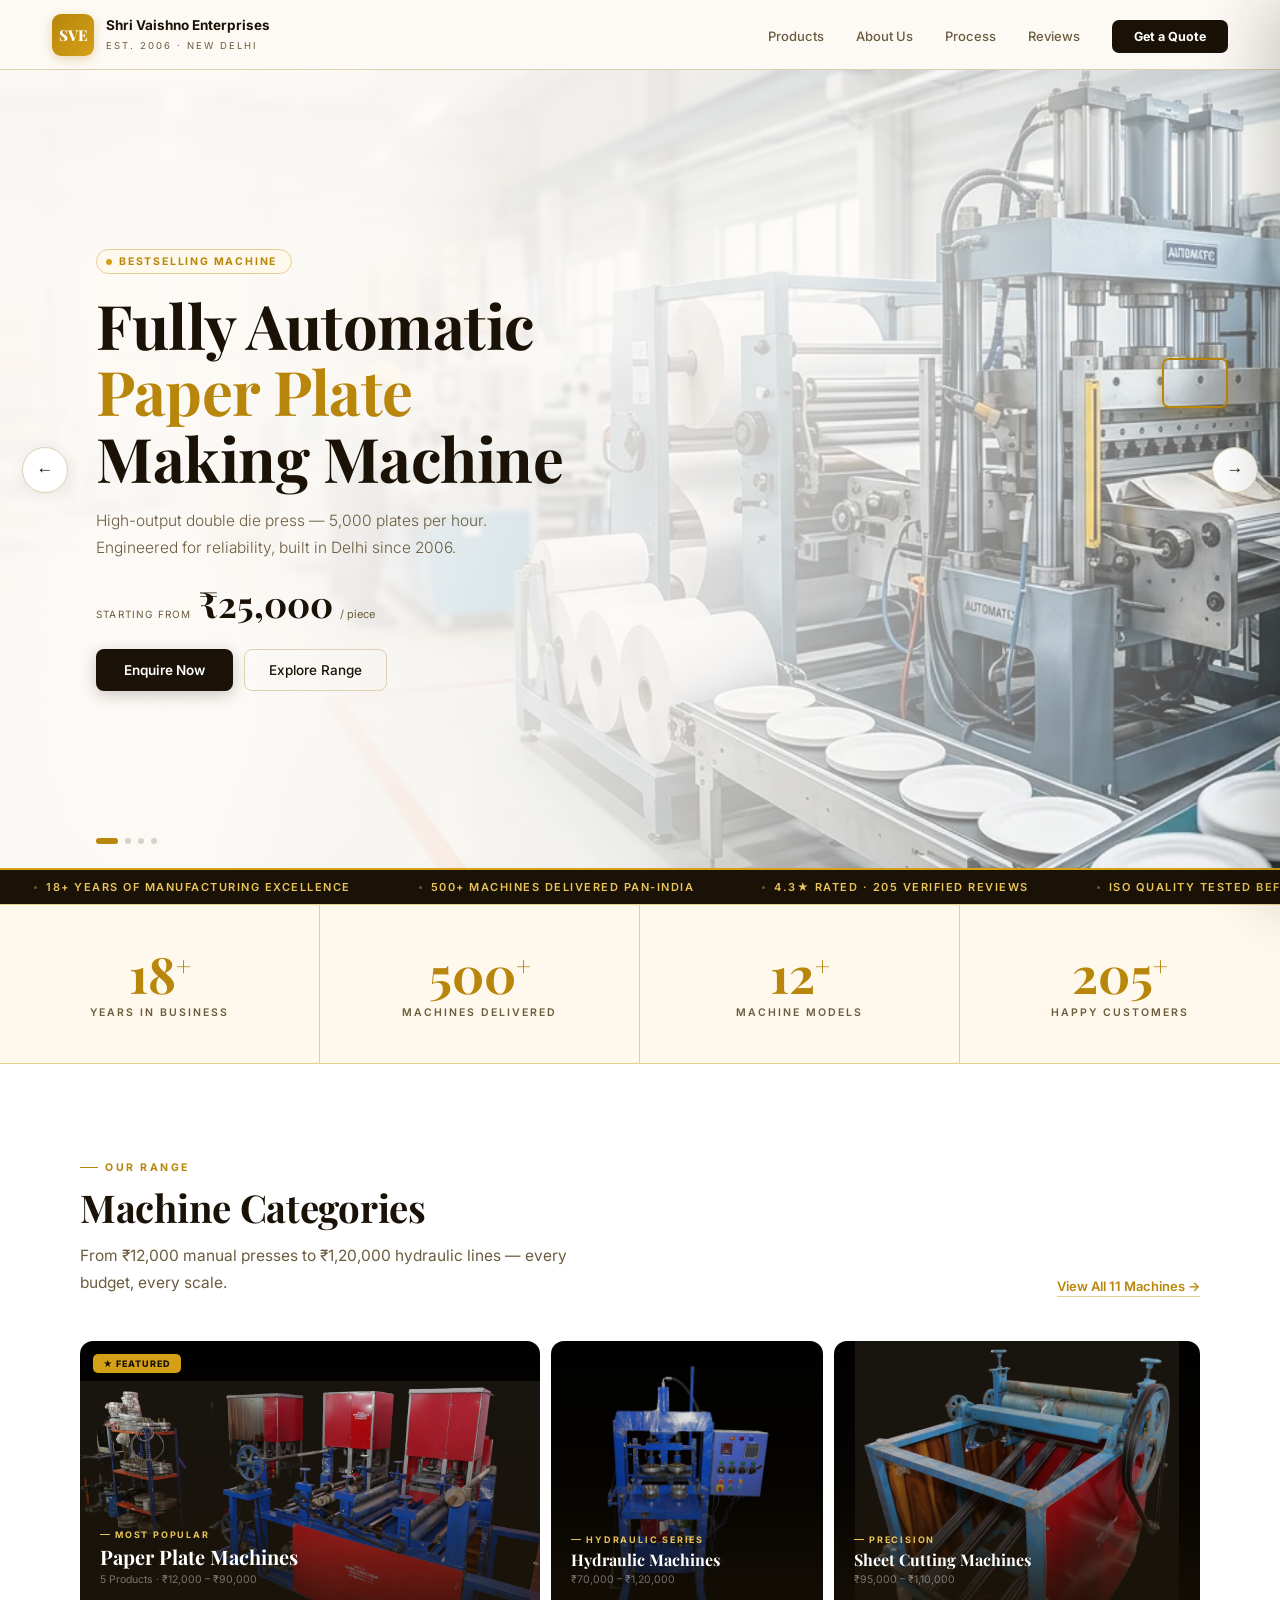
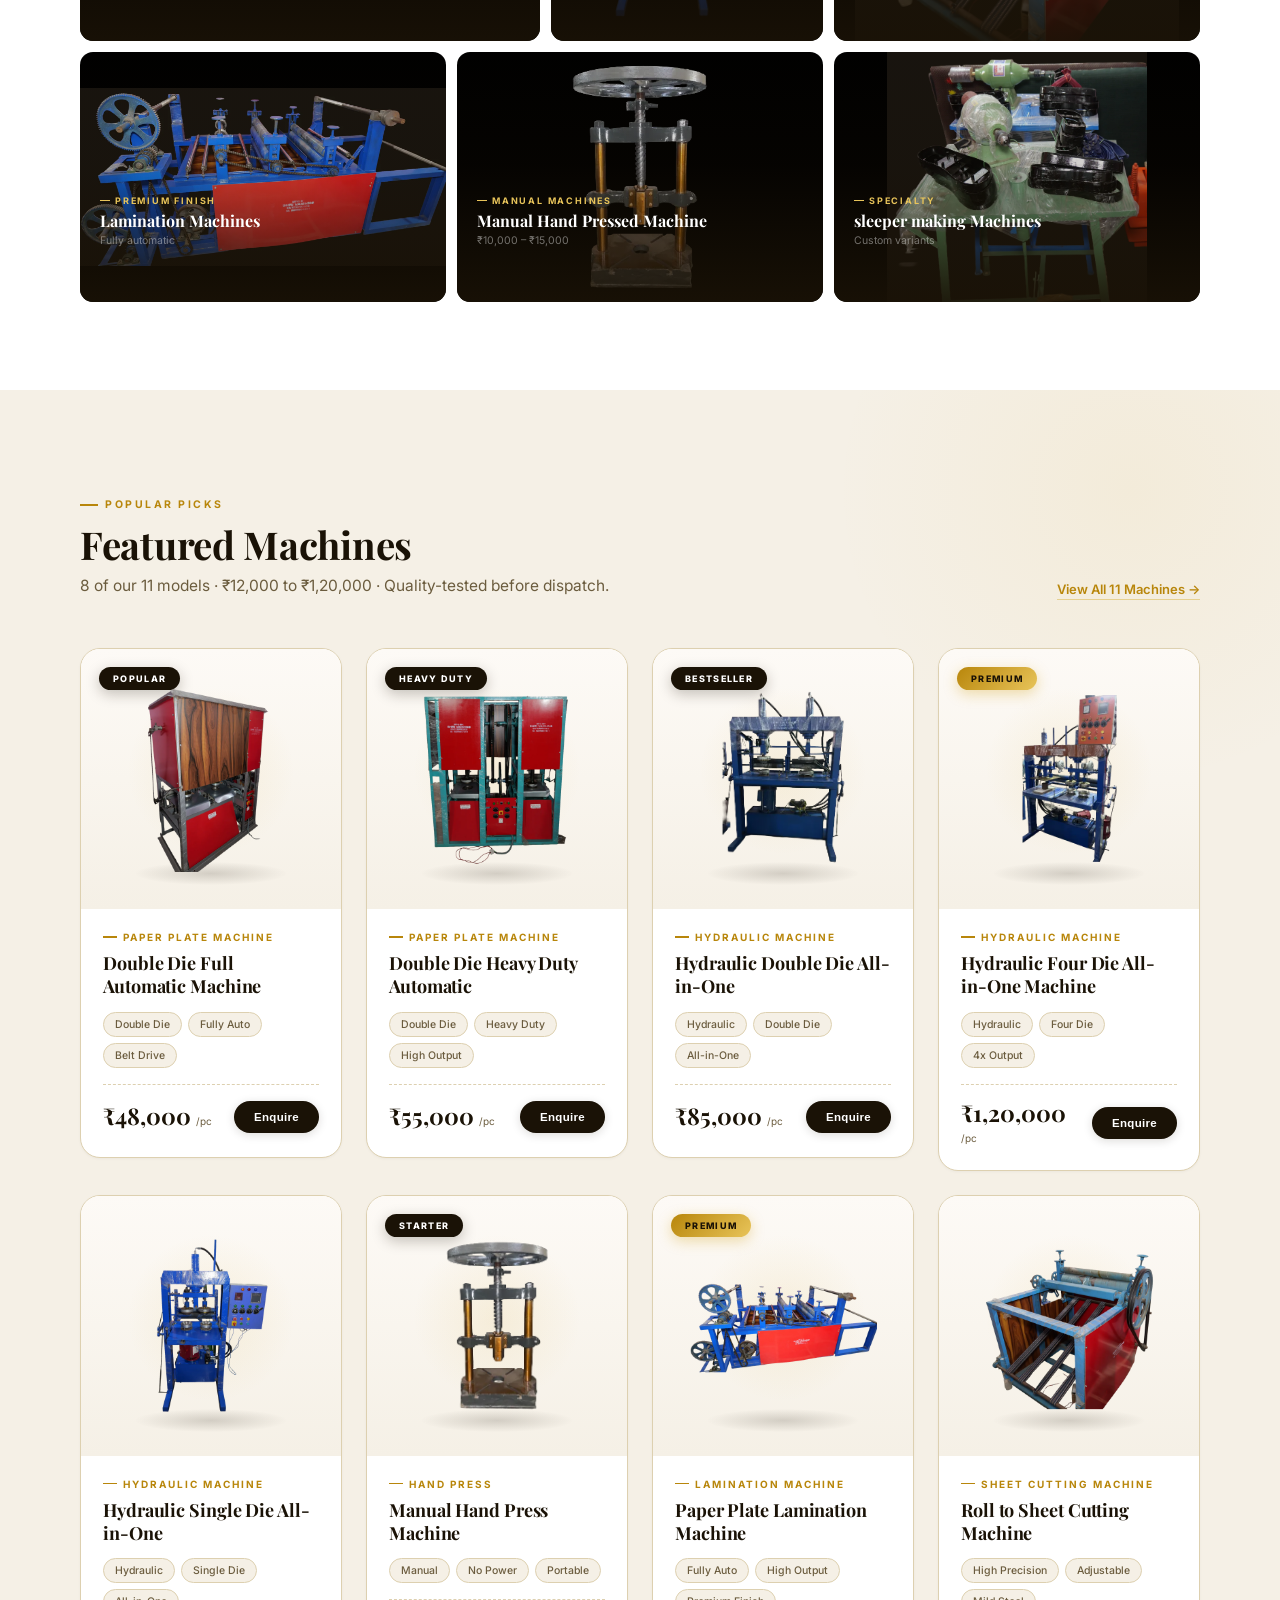
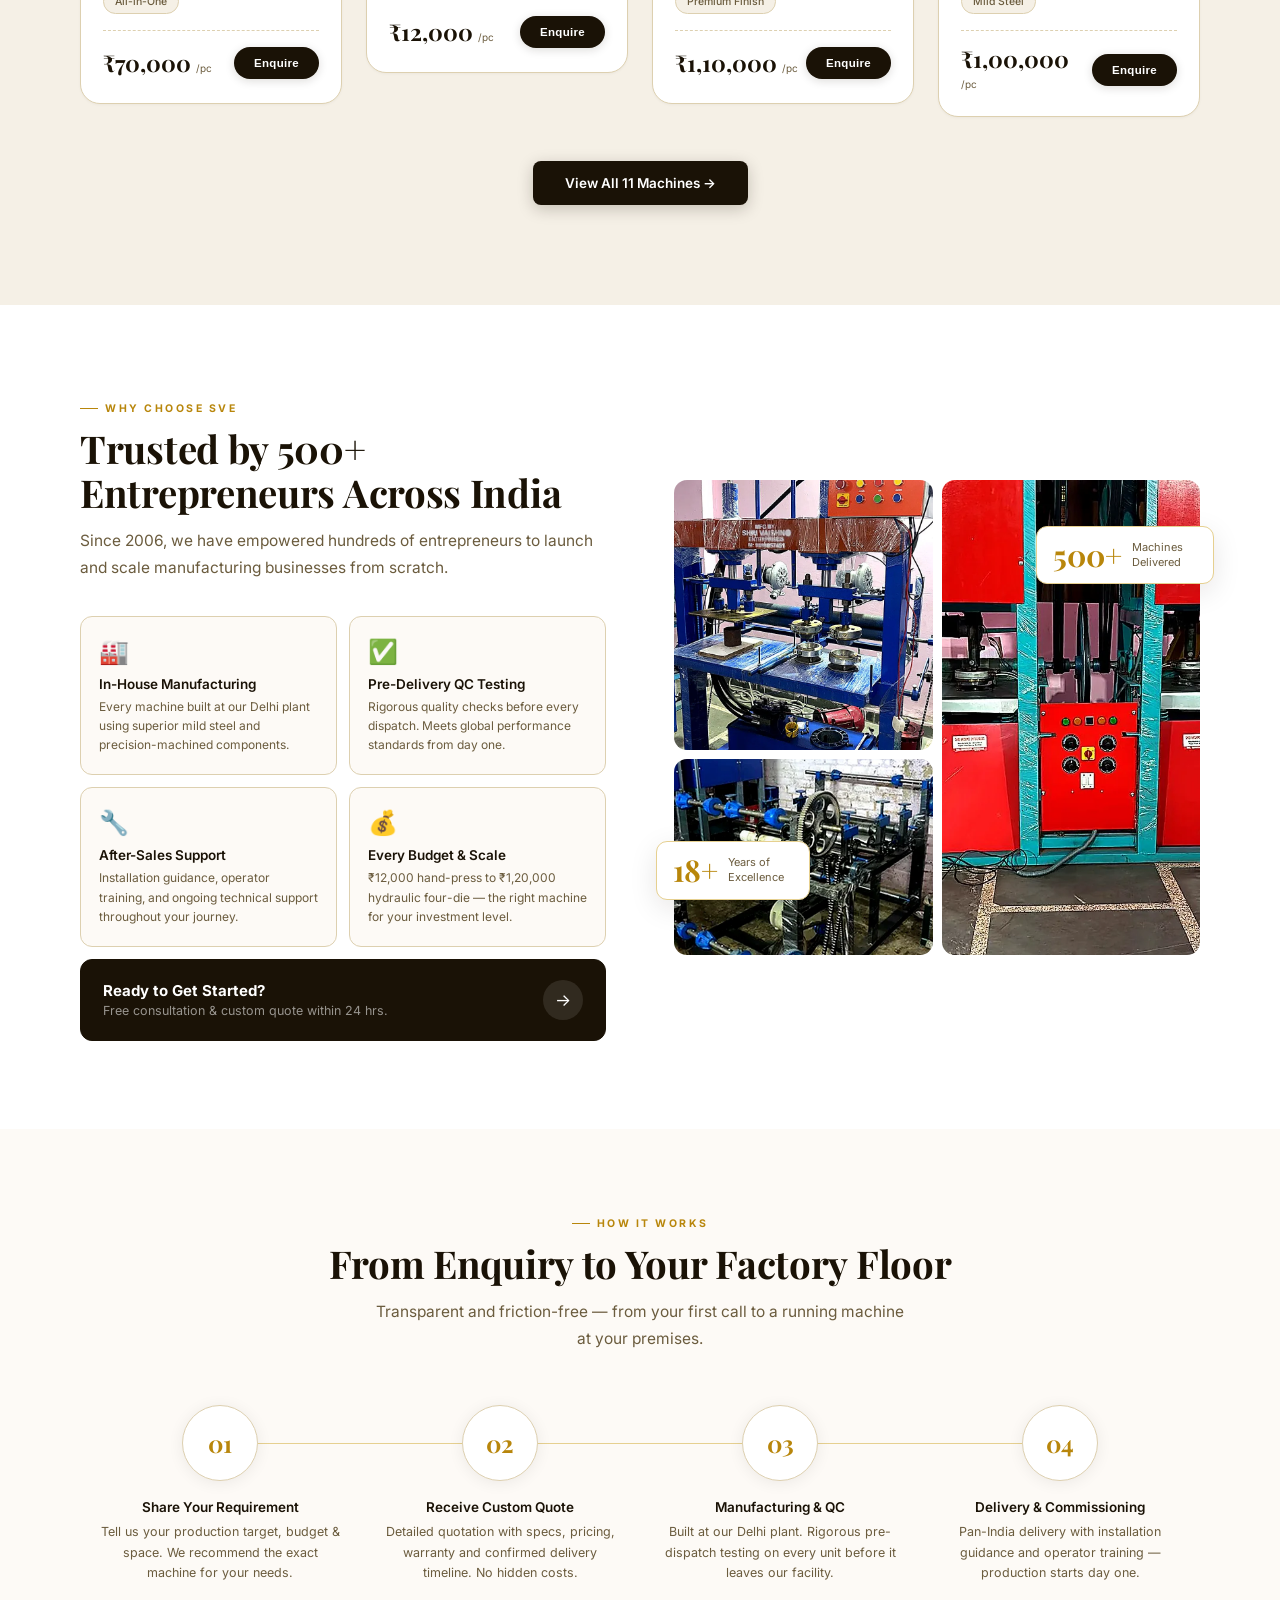
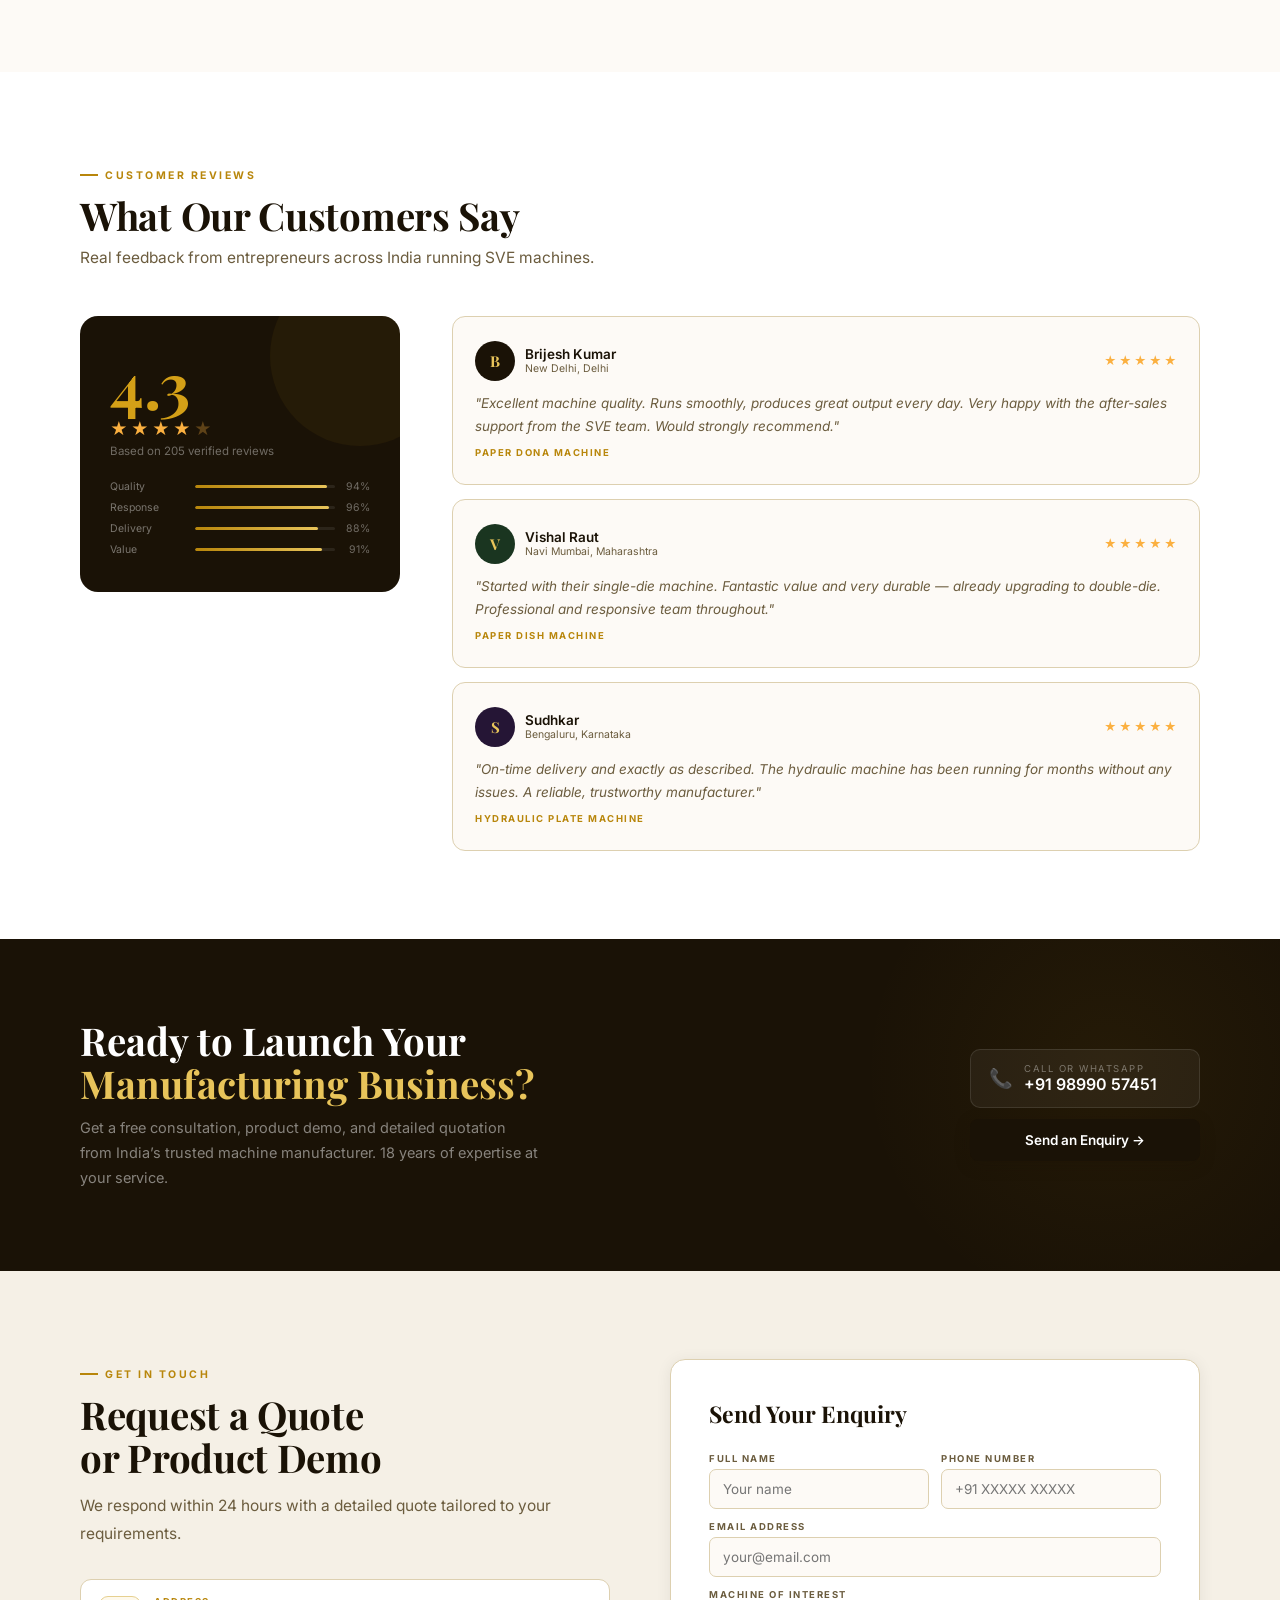
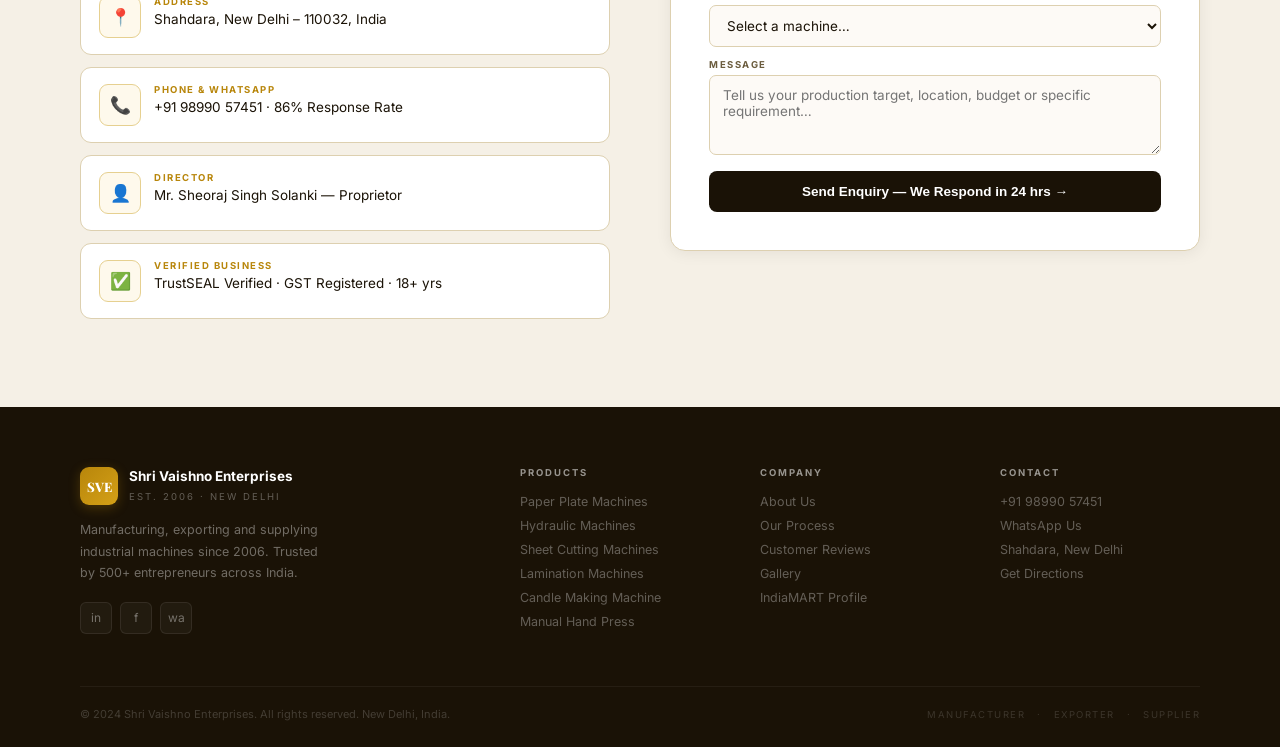
==== index.html @ d4cfdbc9 "created a prouct page" ====
<!DOCTYPE html>
<html lang='en'>
<head>
<meta charset='UTF-8'/>
<meta name='viewport' content='width=device-width,initial-scale=1.0'/>
<title>Shri Vaishno Enterprises &ndash; Paper Plate &amp; Dona Machine Manufacturer, Delhi</title>
<link href='https://fonts.googleapis.com/css2?family=Playfair+Display:wght@600;700;800&family=Inter:wght@300;400;500;600;700&display=swap' rel='stylesheet'/>
<link rel='stylesheet' href='css/style.css'/>
</head>
<body>

<nav id='topnav'>
  <a href='#' class='nbrand'>
    <div class='nlogo'>SVE</div>
    <div class='nname'><strong>Shri Vaishno Enterprises</strong><span>Est. 2006 &middot; New Delhi</span></div>
  </a>
  <ul class='nlinks'>
    <li><a href='products.html'>Products</a></li>
    <li><a href='#about'>About Us</a></li>
    <li><a href='#process'>Process</a></li>
    <li><a href='#reviews'>Reviews</a></li>
    <li><a href='#contact' class='ncta'>Get a Quote</a></li>
  </ul>
  <button id='nhbtn' class='nhbtn' aria-label='Open menu'><span></span><span></span><span></span></button>
</nav>

<div id='mnavOverlay' class='mnav-overlay'></div>
<aside id='mnav' class='mnav'>
  <div class='mnav-top'>
    <div class='mnav-brand'></div>
    <button id='mnavClose' class='mnav-close' aria-label='Close menu'>&times;</button>
  </div>
  <ul id='mnavLinks' class='mnav-links'></ul>
  <div class='mnav-foot'>Est. 2006 &middot; New Delhi</div>
</aside>
<script>
(function(){
  var topnav=document.getElementById('topnav');
  var hbtn=document.getElementById('nhbtn');
  var overlay=document.getElementById('mnavOverlay');
  var mnav=document.getElementById('mnav');
  var closeBtn=document.getElementById('mnavClose');
  var linksList=document.getElementById('mnavLinks');
  var brandBox=mnav.querySelector('.mnav-brand');
  var brandSrc=topnav.querySelector('.nbrand');
  if(brandSrc){brandBox.innerHTML=brandSrc.innerHTML;}
  var srcLinks=topnav.querySelectorAll('.nlinks > li');
  for(var i=0;i<srcLinks.length;i++){
    var a=srcLinks[i].querySelector('a');
    var li=document.createElement('li');
    var ac=document.createElement('a');
    ac.href=a.getAttribute('href');
    ac.textContent=a.textContent;
    if(a.classList.contains('ncta')){ac.className='mnav-cta';}
    li.appendChild(ac);
    linksList.appendChild(li);
  }
  function openNav(){document.body.classList.add('mnav-open');}
  function closeNav(){document.body.classList.remove('mnav-open');}
  hbtn.addEventListener('click',openNav);
  closeBtn.addEventListener('click',closeNav);
  overlay.addEventListener('click',closeNav);
  linksList.addEventListener('click',function(e){if(e.target.tagName==='A'){closeNav();}});
  document.addEventListener('keydown',function(e){if(e.key==='Escape'){closeNav();}});
})();
</script>


<div class='hero'>
  <div class='cwrap' id='cw'>
    <div class='slide on'><div class='sbg' style="background-image:url('images/gallery/paperPlatebannerImage.webp')"></div><div class='sov'></div><div class='sct'><div class='stag'><span class='stagdot'></span><span class='staglbl'>Bestselling Machine</span></div><h1 class='sh1'>Fully Automatic<br><em>Paper Plate</em><br>Making Machine</h1><p class='sdesc'>High-output double die press &mdash; 5,000 plates per hour. Engineered for reliability, built in Delhi since 2006.</p><div class='spr'><span class='sfrom'>Starting from</span><span class='samt'>&#8377;25,000</span><span class='sunit'>/ piece</span></div><div class='sbtns'><a href='#contact' class='btnink'>Enquire Now</a><a href='#categories' class='btnout'>Explore Range</a></div></div></div>
    <div class='slide'><div class='sbg' style="background-image:url('images/gallery/banner1.webp')"></div><div class='sov'></div><div class='sct'><div class='stag'><span class='stagdot'></span><span class='staglbl'>Hydraulic Series</span></div><h1 class='sh1'>Hydraulic Double Die<br><em>All-in-One</em><br>Machine</h1><p class='sdesc'>Maximum output with minimum effort. Fully automated hydraulic pressing for serious manufacturers.</p><div class='spr'><span class='sfrom'>Starting from</span><span class='samt'>&#8377;85,000</span><span class='sunit'>/ piece</span></div><div class='sbtns'><a href='#contact' class='btnink'>Enquire Now</a><a href='#categories' class='btnout'>See All Models</a></div></div></div>
    <div class='slide'><div class='sbg' style="background-image:url('images/gallery/rolltosheetmachine.webp')"></div><div class='sov'></div><div class='sct'><div class='stag'><span class='stagdot'></span><span class='staglbl'>Precision Cutting</span></div><h1 class='sh1'>Roll to Sheet<br><em>Cutting</em><br>Machine</h1><p class='sdesc'>Consistent reel-to-sheet precision. Adjustable width, mild steel construction, compatible with all lines.</p><div class='spr'><span class='sfrom'>Starting from</span><span class='samt'>&#8377;1,00,000</span><span class='sunit'>/ piece</span></div><div class='sbtns'><a href='#contact' class='btnink'>Get a Quote</a><a href='#categories' class='btnout'>View Specs</a></div></div></div>
    <div class='slide'><div class='sbg' style="background-image:url('images/gallery/plateLaminationMachine.webp')"></div><div class='sov'></div><div class='sct'><div class='stag'><span class='stagdot'></span><span class='staglbl'>Premium Finish</span></div><h1 class='sh1'>Paper Plate<br><em>Lamination</em><br>Machine</h1><p class='sdesc'>Apply a waterproof premium finish. Fully automatic with adjustable speed &mdash; built for large-scale output.</p><div class='spr'><span class='sfrom'>Starting from</span><span class='samt'>&#8377;1,10,000</span><span class='sunit'>/ piece</span></div><div class='sbtns'><a href='#contact' class='btnink'>Request Demo</a><a href='#categories' class='btnout'>Learn More</a></div></div></div>
  </div>
  <div class='hstrip' id='hstrip'>
    <div class='hth on' data-i='0' style="background-image:url('https://images.unsplash.com/photo-1581091226825-a6a2a5aee158?w=200&q=70')"></div>
    <div class='hth' data-i='1' style="background-image:url('https://images.unsplash.com/photo-1565043589221-1a6fd9ae45c7?w=200&q=70')"></div>
    <div class='hth' data-i='2' style="background-image:url('https://images.unsplash.com/photo-1504328345606-18bbc8c9d7d1?w=200&q=70')"></div>
    <div class='hth' data-i='3' style="background-image:url('https://images.unsplash.com/photo-1518770660439-4636190af475?w=200&q=70')"></div>
  </div>
  <button class='carr prev' id='cprev'>&#8592;</button>
  <button class='carr nxt' id='cnxt'>&#8594;</button>
  <div class='cdots' id='cdots'><div class='cdot on' data-i='0'></div><div class='cdot' data-i='1'></div><div class='cdot' data-i='2'></div><div class='cdot' data-i='3'></div></div>
  <div class='hprog'><div class='hpbar' id='hpbar'></div></div>
</div>

<div class='ticker'><div class='tinner'><span class='titem'><span class='tdot'></span>18+ Years of Manufacturing Excellence</span><span class='titem'><span class='tdot'></span>500+ Machines Delivered Pan-India</span><span class='titem'><span class='tdot'></span>4.3&#9733; Rated &middot; 205 Verified Reviews</span><span class='titem'><span class='tdot'></span>ISO Quality Tested Before Dispatch</span><span class='titem'><span class='tdot'></span>Manufacturer &middot; Exporter &middot; New Delhi</span><span class='titem'><span class='tdot'></span>96% Response Rate &middot; +91 98990 57451</span><span class='titem'><span class='tdot'></span>18+ Years of Manufacturing Excellence</span><span class='titem'><span class='tdot'></span>500+ Machines Delivered Pan-India</span><span class='titem'><span class='tdot'></span>4.3&#9733; Rated &middot; 205 Verified Reviews</span><span class='titem'><span class='tdot'></span>ISO Quality Tested Before Dispatch</span><span class='titem'><span class='tdot'></span>Manufacturer &middot; Exporter &middot; New Delhi</span><span class='titem'><span class='tdot'></span>96% Response Rate &middot; +91 98990 57451</span></div></div>

<div class='stats'><div class='scell'><div class='snum'>18<span class='splus'>+</span></div><div class='slbl'>Years in Business</div></div><div class='scell'><div class='snum'>500<span class='splus'>+</span></div><div class='slbl'>Machines Delivered</div></div><div class='scell'><div class='snum'>12<span class='splus'>+</span></div><div class='slbl'>Machine Models</div></div><div class='scell'><div class='snum'>205<span class='splus'>+</span></div><div class='slbl'>Happy Customers</div></div></div>

<section class='rangesec' id='categories'>
  <div class='rangehd'><div><div class='eyebrow'>Our Range</div><h2 class='sech'>Machine Categories</h2><p class='secp'>From &#8377;12,000 manual presses to &#8377;1,20,000 hydraulic lines &mdash; every budget, every scale.</p></div><a href='products.html' class='rangelnk'>View All 11 Machines &rarr;</a></div>
  <div class='rg'>
    <div class='rt'><div class='rtimg' style="background-image:url('images/products/complete_setup-tile.webp')"></div><div class='rtvl'></div><div class='rtfeat'>&#9733; Featured</div><div class='rtbody'><div class='rtcat'>Most Popular</div><div class='rtname'>Paper Plate Machines</div><div class='rtmeta'>5 Products &middot; &#8377;12,000 &ndash; &#8377;90,000</div><div class='rtbtn'>Explore &rarr;</div></div></div>
    <div class='rt'><div class='rtimg' style="background-image:url('images/products/Hydraulic\ Full\ Automatic\ Single\ Die\ Machine.webp')"></div><div class='rtvl'></div><div class='rtbody'><div class='rtcat'>Hydraulic Series</div><div class='rtname'>Hydraulic Machines</div><div class='rtmeta'>&#8377;70,000 &ndash; &#8377;1,20,000</div><div class='rtbtn'>Explore &rarr;</div></div></div>
    <div class='rt'><div class='rtimg' style="background-image:url('images/products/roll-to-sheet-katting-machine-tile.webp')"></div><div class='rtvl'></div><div class='rtbody'><div class='rtcat'>Precision</div><div class='rtname'>Sheet Cutting Machines</div><div class='rtmeta'>&#8377;95,000 &ndash; &#8377;1,10,000</div><div class='rtbtn'>Explore &rarr;</div></div></div>
    <div class='rt'><div class='rtimg' style="background-image:url('images/products/lamination-machine1-tile.webp')"></div><div class='rtvl'></div><div class='rtbody'><div class='rtcat'>Premium Finish</div><div class='rtname'>Lamination Machines</div><div class='rtmeta'>Fully automatic</div><div class='rtbtn'>Explore &rarr;</div></div></div>
    <div class='rt'><div class='rtimg' style="background-image:url('images/products/manual-hand-press.webp')"></div><div class='rtvl'></div><div class='rtbody'><div class='rtcat'>Manual Machines</div><div class='rtname'>Manual Hand Pressed Machine </div><div class='rtmeta'>&#8377;10,000 &ndash; &#8377;15,000</div><div class='rtbtn'>Explore &rarr;</div></div></div>
    <div class='rt'><div class='rtimg' style="background-image:url('images/products/sleeper-making-machine-tile.webp')"></div><div class='rtvl'></div><div class='rtbody'><div class='rtcat'>Specialty</div><div class='rtname'>sleeper making Machines</div><div class='rtmeta'>Custom variants</div><div class='rtbtn'>Explore &rarr;</div></div></div>
  </div>
</section>

<section class='prodsec' id='products'>
  <div class='prodhd'><div><div class='eyebrow'>Popular Picks</div><h2 class='sech' style='margin-bottom:5px'>Featured Machines</h2><p class='secp'>8 of our 11 models &middot; &#8377;12,000 to &#8377;1,20,000 &middot; Quality-tested before dispatch.</p></div><a href='products.html' class='rangelnk'>View All 11 Machines &rarr;</a></div>
  <div class='pgrid' id='pgrid'>
<a href='products/double-die-full-automatic-machine.html' style='text-decoration:none;color:inherit;display:block'><div class="pcard" data-cat="plate"><div class="pimgbox"><div class="pplatform"></div><div class="pframe"><div class="pimg" style="background-image:url('images/products/double-die-full-automatic1.webp')"></div></div><div class="pbadge ">Popular</div></div><div class="pbody"><div class="pcat">Paper Plate Machine</div><div class="pname">Double Die Full Automatic Machine</div><div class="pspecs"><span class="pspec">Double Die</span><span class="pspec">Fully Auto</span><span class="pspec">Belt Drive</span></div><div class="pfoot"><div><span class="pprice">&#8377;48,000</span><span class="punit"> /pc</span></div><button class="pbtn" onclick="event.preventDefault();event.stopPropagation();document.querySelector('#contact').scrollIntoView({behavior:'smooth'})">Enquire</button></div></div></div></a>
<a href='products/double-die-heavy-duty-automatic-machine.html' style='text-decoration:none;color:inherit;display:block'><div class="pcard" data-cat="plate"><div class="pimgbox"><div class="pplatform"></div><div class="pframe"><div class="pimg" style="background-image:url('images/products/double-die-full-automatic-heavy-duty.webp')"></div></div><div class="pbadge ">Heavy Duty</div></div><div class="pbody"><div class="pcat">Paper Plate Machine</div><div class="pname">Double Die Heavy Duty Automatic</div><div class="pspecs"><span class="pspec">Double Die</span><span class="pspec">Heavy Duty</span><span class="pspec">High Output</span></div><div class="pfoot"><div><span class="pprice">&#8377;55,000</span><span class="punit"> /pc</span></div><button class="pbtn" onclick="event.preventDefault();event.stopPropagation();document.querySelector('#contact').scrollIntoView({behavior:'smooth'})">Enquire</button></div></div></div></a>
<a href='products/hydraulic-double-die-all-in-one-machine.html' style='text-decoration:none;color:inherit;display:block'><div class="pcard" data-cat="plate"><div class="pimgbox"><div class="pplatform"></div><div class="pframe"><div class="pimg" style="background-image:url('images/products/hydraulic-double-die-full-automatic-machine.webp')"></div></div><div class="pbadge ">Bestseller</div></div><div class="pbody"><div class="pcat">Hydraulic Machine</div><div class="pname">Hydraulic Double Die All-in-One</div><div class="pspecs"><span class="pspec">Hydraulic</span><span class="pspec">Double Die</span><span class="pspec">All-in-One</span></div><div class="pfoot"><div><span class="pprice">&#8377;85,000</span><span class="punit"> /pc</span></div><button class="pbtn" onclick="event.preventDefault();event.stopPropagation();document.querySelector('#contact').scrollIntoView({behavior:'smooth'})">Enquire</button></div></div></div></a>
<a href='products/hydraulic-four-die-all-in-one-machine.html' style='text-decoration:none;color:inherit;display:block'><div class="pcard" data-cat="plate"><div class="pimgbox"><div class="pplatform"></div><div class="pframe"><div class="pimg" style="background-image:url('images/products/hydraulic-four-die-all-in-one-machine.webp')"></div></div><div class="pbadge gold">Premium</div></div><div class="pbody"><div class="pcat">Hydraulic Machine</div><div class="pname">Hydraulic Four Die All-in-One Machine</div><div class="pspecs"><span class="pspec">Hydraulic</span><span class="pspec">Four Die</span><span class="pspec">4x Output</span></div><div class="pfoot"><div><span class="pprice">&#8377;1,20,000</span><span class="punit"> /pc</span></div><button class="pbtn" onclick="event.preventDefault();event.stopPropagation();document.querySelector('#contact').scrollIntoView({behavior:'smooth'})">Enquire</button></div></div></div></a>
<a href='products/hydraulic-single-die-all-in-one-machine.html' style='text-decoration:none;color:inherit;display:block'><div class="pcard" data-cat="plate"><div class="pimgbox"><div class="pplatform"></div><div class="pframe"><div class="pimg" style="background-image:url('images/products/Hydraulic\ Full\ Automatic\ Single\ Die\ Machine.webp')"></div></div></div><div class="pbody"><div class="pcat">Hydraulic Machine</div><div class="pname">Hydraulic Single Die All-in-One</div><div class="pspecs"><span class="pspec">Hydraulic</span><span class="pspec">Single Die</span><span class="pspec">All-in-One</span></div><div class="pfoot"><div><span class="pprice">&#8377;70,000</span><span class="punit"> /pc</span></div><button class="pbtn" onclick="event.preventDefault();event.stopPropagation();document.querySelector('#contact').scrollIntoView({behavior:'smooth'})">Enquire</button></div></div></div></a>
<a href='products/manual-hand-press-machine.html' style='text-decoration:none;color:inherit;display:block'><div class="pcard" data-cat="plate"><div class="pimgbox"><div class="pplatform"></div><div class="pframe"><div class="pimg" style="background-image:url('images/products/manual-hand-press.webp')"></div></div><div class="pbadge ">Starter</div></div><div class="pbody"><div class="pcat">Hand Press</div><div class="pname">Manual Hand Press Machine</div><div class="pspecs"><span class="pspec">Manual</span><span class="pspec">No Power</span><span class="pspec">Portable</span></div><div class="pfoot"><div><span class="pprice">&#8377;12,000</span><span class="punit"> /pc</span></div><button class="pbtn" onclick="event.preventDefault();event.stopPropagation();document.querySelector('#contact').scrollIntoView({behavior:'smooth'})">Enquire</button></div></div></div></a>
<a href='products/paper-plate-lamination-machine.html' style='text-decoration:none;color:inherit;display:block'><div class="pcard" data-cat="special"><div class="pimgbox"><div class="pplatform"></div><div class="pframe"><div class="pimg" style="background-image:url('images/products/lamination-machine1.webp')"></div></div><div class="pbadge gold">Premium</div></div><div class="pbody"><div class="pcat">Lamination Machine</div><div class="pname">Paper Plate Lamination Machine</div><div class="pspecs"><span class="pspec">Fully Auto</span><span class="pspec">High Output</span><span class="pspec">Premium Finish</span></div><div class="pfoot"><div><span class="pprice">&#8377;1,10,000</span><span class="punit"> /pc</span></div><button class="pbtn" onclick="event.preventDefault();event.stopPropagation();document.querySelector('#contact').scrollIntoView({behavior:'smooth'})">Enquire</button></div></div></div></a>
<a href='products/roll-to-sheet-cutting-machine.html' style='text-decoration:none;color:inherit;display:block'><div class="pcard" data-cat="cutting"><div class="pimgbox"><div class="pplatform"></div><div class="pframe"><div class="pimg" style="background-image:url('images/products/roll-to-sheet-katting-machine.webp')"></div></div></div><div class="pbody"><div class="pcat">Sheet Cutting Machine</div><div class="pname">Roll to Sheet Cutting Machine</div><div class="pspecs"><span class="pspec">High Precision</span><span class="pspec">Adjustable</span><span class="pspec">Mild Steel</span></div><div class="pfoot"><div><span class="pprice">&#8377;1,00,000</span><span class="punit"> /pc</span></div><button class="pbtn" onclick="event.preventDefault();event.stopPropagation();document.querySelector('#contact').scrollIntoView({behavior:'smooth'})">Enquire</button></div></div></div></a>
  </div>
  <div style='text-align:center;margin-top:44px'><a href='products.html' class='btnink' style='display:inline-block;padding:14px 32px'>View All 11 Machines &rarr;</a></div>
</section>

<section class='whysec' id='about'>
  <div class='whygrid'>
    <div>
      <div class='eyebrow'>Why Choose SVE</div>
      <h2 class='sech'>Trusted by 500+<br>Entrepreneurs Across India</h2>
      <p class='secp'>Since 2006, we have empowered hundreds of entrepreneurs to launch and scale manufacturing businesses from scratch.</p>
      <div class='feats'>
        <div class='feat'><div class='featic'>&#127981;</div><h4>In-House Manufacturing</h4><p>Every machine built at our Delhi plant using superior mild steel and precision-machined components.</p></div>
        <div class='feat'><div class='featic'>&#9989;</div><h4>Pre-Delivery QC Testing</h4><p>Rigorous quality checks before every dispatch. Meets global performance standards from day one.</p></div>
        <div class='feat'><div class='featic'>&#128295;</div><h4>After-Sales Support</h4><p>Installation guidance, operator training, and ongoing technical support throughout your journey.</p></div>
        <div class='feat'><div class='featic'>&#128176;</div><h4>Every Budget &amp; Scale</h4><p>&#8377;12,000 hand-press to &#8377;1,20,000 hydraulic four-die &mdash; the right machine for your investment level.</p></div>
        <div class='feat featcta' onclick="event.preventDefault();event.stopPropagation();document.querySelector('#contact').scrollIntoView({behavior:'smooth'})"><div><h4>Ready to Get Started?</h4><p>Free consultation &amp; custom quote within 24 hrs.</p></div><div class='featarrow'>&rarr;</div></div>
      </div>
    </div>
    <div style='position:relative'>
      <div class='wmosaic'>
        <div class='wph wa'><img src='images/gallery/why-1.webp' alt='SVE Machine'/></div>
        <div class='wph wb'><img src='images/gallery/why-2.webp' alt='SVE Machine'/></div>
        <div class='wph wc'><img src='images/gallery/why-3.webp' alt='SVE Machine'/></div>
      </div>
      <div class='wfl wfll'><div class='wfnum'>18+</div><div class='wflbl'>Years of Excellence</div></div>
      <div class='wfl wflr'><div class='wfnum'>500+</div><div class='wflbl'>Machines Delivered</div></div>
    </div>
  </div>
</section>

<section class='procsec' id='process'>
  <div style='text-align:center'><div class='eyebrow' style='display:flex;justify-content:center'>How It Works</div><h2 class='sech' style='text-align:center'>From Enquiry to Your Factory Floor</h2><p class='secp' style='margin:0 auto;text-align:center'>Transparent and friction-free &mdash; from your first call to a running machine at your premises.</p></div>
  <div class='procsteps'>
    <div class='procstep'><div class='procn'>01</div><h4>Share Your Requirement</h4><p>Tell us your production target, budget &amp; space. We recommend the exact machine for your needs.</p></div>
    <div class='procstep'><div class='procn'>02</div><h4>Receive Custom Quote</h4><p>Detailed quotation with specs, pricing, warranty and confirmed delivery timeline. No hidden costs.</p></div>
    <div class='procstep'><div class='procn'>03</div><h4>Manufacturing &amp; QC</h4><p>Built at our Delhi plant. Rigorous pre-dispatch testing on every unit before it leaves our facility.</p></div>
    <div class='procstep'><div class='procn'>04</div><h4>Delivery &amp; Commissioning</h4><p>Pan-India delivery with installation guidance and operator training &mdash; production starts day one.</p></div>
  </div>
</section>

<section class='revsec' id='reviews'>
  <div class='eyebrow'>Customer Reviews</div>
  <h2 class='sech' style='margin-bottom:7px'>What Our Customers Say</h2>
  <p class='secp' style='margin-bottom:44px'>Real feedback from entrepreneurs across India running SVE machines.</p>
  <div class='revlayout'>
    <div><div class='scorecard'><div class='scnum'>4.3</div><div class='scstars'><span>&#9733;</span><span>&#9733;</span><span>&#9733;</span><span>&#9733;</span><span style='opacity:0.3'>&#9733;</span></div><div class='scbased'>Based on 205 verified reviews</div><div class='scbars'><div class='scbar'><span class='scbarlbl'>Quality</span><div class='scbartr'><div class='scbarfl' style='width:94%'></div></div><span class='scbarvl'>94%</span></div><div class='scbar'><span class='scbarlbl'>Response</span><div class='scbartr'><div class='scbarfl' style='width:96%'></div></div><span class='scbarvl'>96%</span></div><div class='scbar'><span class='scbarlbl'>Delivery</span><div class='scbartr'><div class='scbarfl' style='width:88%'></div></div><span class='scbarvl'>88%</span></div><div class='scbar'><span class='scbarlbl'>Value</span><div class='scbartr'><div class='scbarfl' style='width:91%'></div></div><span class='scbarvl'>91%</span></div></div></div></div>
    <div class='revcards'>
      <div class='rcard'><div class='rcardhd'><div class='rauth'><div class='rav'>B</div><div><div class='rname'>Brijesh Kumar</div><div class='rloc'>New Delhi, Delhi</div></div></div><div class='rstars'><span>&#9733;</span><span>&#9733;</span><span>&#9733;</span><span>&#9733;</span><span>&#9733;</span></div></div><p class='rtext'>"Excellent machine quality. Runs smoothly, produces great output every day. Very happy with the after-sales support from the SVE team. Would strongly recommend."</p><span class='rprod'>Paper Dona Machine</span></div>
      <div class='rcard'><div class='rcardhd'><div class='rauth'><div class='rav' style='background:#1a3520'>V</div><div><div class='rname'>Vishal Raut</div><div class='rloc'>Navi Mumbai, Maharashtra</div></div></div><div class='rstars'><span>&#9733;</span><span>&#9733;</span><span>&#9733;</span><span>&#9733;</span><span>&#9733;</span></div></div><p class='rtext'>"Started with their single-die machine. Fantastic value and very durable &mdash; already upgrading to double-die. Professional and responsive team throughout."</p><span class='rprod'>Paper Dish Machine</span></div>
      <div class='rcard'><div class='rcardhd'><div class='rauth'><div class='rav' style='background:#251535'>S</div><div><div class='rname'>Sudhkar</div><div class='rloc'>Bengaluru, Karnataka</div></div></div><div class='rstars'><span>&#9733;</span><span>&#9733;</span><span>&#9733;</span><span>&#9733;</span><span>&#9733;</span></div></div><p class='rtext'>"On-time delivery and exactly as described. The hydraulic machine has been running for months without any issues. A reliable, trustworthy manufacturer."</p><span class='rprod'>Hydraulic Plate Machine</span></div>
    </div>
  </div>
</section>

<div class='cta'><div class='cta::before'></div><div class='ctain'><div><h2 class='ctah'>Ready to Launch Your<br><em>Manufacturing Business?</em></h2><p class='ctap'>Get a free consultation, product demo, and detailed quotation from India&rsquo;s trusted machine manufacturer. 18 years of expertise at your service.</p></div><div class='ctar'><a href='tel:+919899057451' class='ctaph'><span class='ctaphico'>&#128222;</span><div><div class='ctaphlbl'>Call or WhatsApp</div><div class='ctaphnum'>+91 98990 57451</div></div></a><a href='#contact' class='btnink' style='text-align:center;padding:13px 24px'>Send an Enquiry &rarr;</a></div></div></div>

<section class='contactsec' id='contact'>
  <div class='contactgrid'>
    <div><div class='eyebrow'>Get In Touch</div><h2 class='sech'>Request a Quote<br>or Product Demo</h2><p class='secp'>We respond within 24 hours with a detailed quote tailored to your requirements.</p>
      <div class='cinfolist'>
        <div class='cinforow'><div class='cico'>&#128205;</div><div><div class='clbl'>Address</div><div class='cval'>Shahdara, New Delhi &ndash; 110032, India</div></div></div>
        <div class='cinforow'><div class='cico'>&#128222;</div><div><div class='clbl'>Phone &amp; WhatsApp</div><div class='cval'>+91 98990 57451 &middot; 86% Response Rate</div></div></div>
        <div class='cinforow'><div class='cico'>&#128100;</div><div><div class='clbl'>Director</div><div class='cval'>Mr. Sheoraj Singh Solanki &mdash; Proprietor</div></div></div>
        <div class='cinforow'><div class='cico'>&#9989;</div><div><div class='clbl'>Verified Business</div><div class='cval'>TrustSEAL Verified &middot; GST Registered &middot; 18+ yrs</div></div></div>
      </div>
    </div>
    <div class='cform'><div class='cformtitle'>Send Your Enquiry</div>
      <div class='frow'><div class='fg'><label>Full Name</label><input type='text' placeholder='Your name'/></div><div class='fg'><label>Phone Number</label><input type='tel' placeholder='+91 XXXXX XXXXX'/></div></div>
      <div class='fg'><label>Email Address</label><input type='email' placeholder='your@email.com'/></div>
      <div class='fg'><label>Machine of Interest</label><select><option value=''>Select a machine&hellip;</option><option>Manual Hand Press &mdash; &#8377;12,000</option><option>Automatic Single Die &mdash; &#8377;25,000</option><option>Single Die Full Auto &mdash; &#8377;32,000</option><option>Single Die Heavy Duty &mdash; &#8377;35,000</option><option>Double Die Full Auto &mdash; &#8377;48,000</option><option>Double Die Heavy Duty &mdash; &#8377;55,000</option><option>Hydraulic Single Die All-in-One &mdash; &#8377;70,000</option><option>Hydraulic Double Die All-in-One &mdash; &#8377;85,000</option><option>Roll to Sheet Cutter &mdash; &#8377;1,00,000</option><option>Lamination Machine &mdash; &#8377;1,10,000</option><option>Hydraulic Four Die All-in-One &mdash; &#8377;1,20,000</option><option>Multiple / Custom Requirement</option></select></div>
      <div class='fg'><label>Message</label><textarea placeholder='Tell us your production target, location, budget or specific requirement&hellip;'></textarea></div>
      <button class='fsubmit'>Send Enquiry &mdash; We Respond in 24 hrs &rarr;</button>
    </div>
  </div>
</section>

<footer>
  <div class='ftgrid'>
    <div class='ftbrand'><div style='display:flex;align-items:center;gap:11px'><div class='nlogo' style='width:38px;height:38px;font-size:13px'>SVE</div><div class='nname'><strong style='color:#fff'>Shri Vaishno Enterprises</strong><span style='color:rgba(255,255,255,0.32)'>Est. 2006 &middot; New Delhi</span></div></div><p>Manufacturing, exporting and supplying industrial machines since 2006. Trusted by 500+ entrepreneurs across India.</p><div class='ftsoc'><a href='#' class='fts'>in</a><a href='#' class='fts'>f</a><a href='#' class='fts'>wa</a></div></div>
    <div class='ftcol'><h5>Products</h5><ul><li><a href='#'>Paper Plate Machines</a></li><li><a href='#'>Hydraulic Machines</a></li><li><a href='#'>Sheet Cutting Machines</a></li><li><a href='#'>Lamination Machines</a></li><li><a href='#'>Candle Making Machine</a></li><li><a href='#'>Manual Hand Press</a></li></ul></div>
    <div class='ftcol'><h5>Company</h5><ul><li><a href='#'>About Us</a></li><li><a href='#'>Our Process</a></li><li><a href='#'>Customer Reviews</a></li><li><a href='#'>Gallery</a></li><li><a href='#'>IndiaMART Profile</a></li></ul></div>
    <div class='ftcol'><h5>Contact</h5><ul><li><a href='tel:+919899057451'>+91 98990 57451</a></li><li><a href='#'>WhatsApp Us</a></li><li><a href='#'>Shahdara, New Delhi</a></li><li><a href='#'>Get Directions</a></li></ul></div>
  </div>
  <div class='ftdiv'></div>
  <div class='ftbot'><p class='ftcopy'>&copy; 2024 Shri Vaishno Enterprises. All rights reserved. New Delhi, India.</p><div class='ftbs'><span class='ftb'>Manufacturer</span><span class='ftb'>&middot;</span><span class='ftb'>Exporter</span><span class='ftb'>&middot;</span><span class='ftb'>Supplier</span></div></div>
</footer>

<script>
var cw=document.getElementById('cw'),slides=cw.querySelectorAll('.slide'),dots=document.querySelectorAll('.cdot'),thumbs=document.querySelectorAll('.hth'),pbar=document.getElementById('hpbar');
var cur=0,tot=slides.length,timer;
function goTo(n){
  slides[cur].classList.remove('on');dots[cur].classList.remove('on');
  if(thumbs[cur])thumbs[cur].classList.remove('on');
  cur=(n+tot)%tot;
  slides[cur].classList.add('on');dots[cur].classList.add('on');
  if(thumbs[cur])thumbs[cur].classList.add('on');
  cw.style.transform='translateX(-'+(cur*100)+'%)';
  pbar.style.transition='none';pbar.style.width='0%';
  setTimeout(function(){pbar.style.transition='width 5s linear';pbar.style.width='100%';},30);
}
function start(){clearInterval(timer);timer=setInterval(function(){goTo(cur+1);},5000);}
document.getElementById('cnxt').onclick=function(){goTo(cur+1);start();};
document.getElementById('cprev').onclick=function(){goTo(cur-1);start();};
dots.forEach(function(d){d.addEventListener('click',function(){goTo(+d.dataset.i);start();});});
thumbs.forEach(function(t){t.addEventListener('click',function(){goTo(+t.dataset.i);start();});});
goTo(0);start();
window.addEventListener('scroll',function(){document.getElementById('topnav').classList.toggle('scrolled',scrollY>60);});
document.querySelectorAll('a[href^="#"]').forEach(function(a){
  a.addEventListener('click',function(e){
    var t=document.querySelector(a.getAttribute('href'));
    if(t){e.preventDefault();t.scrollIntoView({behavior:'smooth',block:'start'});}
  });
});
document.querySelectorAll('.tab').forEach(function(b){
  b.addEventListener('click',function(){
    document.querySelectorAll('.tab').forEach(function(x){x.classList.remove('on');});
    b.classList.add('on');
    var cat=b.dataset.cat;
    document.querySelectorAll('.pcard').forEach(function(c){
      c.classList.toggle('hidden',cat!=='all'&&c.dataset.cat!==cat);
    });
  });
});
</script>
</body>
</html>
---- css/style.css ----
*,*::before,*::after{box-sizing:border-box;margin:0;padding:0}
:root{
  --cream:#FDFAF6;--cream2:#F5F0E6;--cream3:#EDE4D0;
  --gold:#B8860B;--gold2:#D4A017;--gold3:#E8C45A;
  --gold-bg:#FEF9EC;--gold-bd:#E6D090;
  --ink:#1A1206;--ink2:#362A16;--ink3:#6B5C3E;
  --border:#DDD0B0;--white:#FFFFFF;
  --sh:0 2px 16px rgba(26,18,6,0.07);
  --sh2:0 8px 40px rgba(26,18,6,0.12);
}
html{scroll-behavior:smooth}
body{font-family:'Inter',sans-serif;color:var(--ink);background:var(--cream);overflow-x:hidden}
::-webkit-scrollbar{width:5px}
::-webkit-scrollbar-track{background:var(--cream2)}
::-webkit-scrollbar-thumb{background:var(--gold2);border-radius:3px}

/* NAV */
nav{position:fixed;top:0;left:0;right:0;z-index:9999;height:70px;display:flex;align-items:center;justify-content:space-between;padding:0 52px;background:rgba(253,250,246,0.95);backdrop-filter:blur(18px);border-bottom:1px solid var(--border);transition:box-shadow 0.3s}
nav.scrolled{box-shadow:0 4px 28px rgba(26,18,6,0.1)}
.nbrand{display:flex;align-items:center;gap:12px;text-decoration:none}
.nlogo{width:42px;height:42px;border-radius:9px;background:linear-gradient(135deg,var(--gold),var(--gold2));display:flex;align-items:center;justify-content:center;font-family:'Playfair Display',serif;font-weight:800;font-size:15px;color:#fff;box-shadow:0 3px 12px rgba(184,134,11,0.3)}
.nname strong{display:block;font-size:13.5px;font-weight:700;color:var(--ink)}
.nname span{font-size:9.5px;color:var(--ink3);letter-spacing:2px;text-transform:uppercase}
.nlinks{display:flex;align-items:center;gap:32px;list-style:none}
.nlinks a{font-size:13px;font-weight:500;color:var(--ink3);text-decoration:none;transition:color 0.2s}
.nlinks a:hover{color:var(--gold)}
.ncta{background:var(--ink)!important;color:#fff!important;padding:9px 22px;border-radius:7px;font-weight:700!important;font-size:12.5px!important;transition:all 0.2s!important}
.ncta:hover{background:var(--gold)!important}

/* MOBILE / TABLET NAV */
.nhbtn{display:none;flex-direction:column;justify-content:center;align-items:flex-end;gap:5px;width:40px;height:40px;background:none;border:none;cursor:pointer;padding:0}
.nhbtn span{display:block;height:2px;border-radius:2px;background:var(--ink);transition:transform 0.3s ease,opacity 0.25s ease,width 0.3s ease}
.nhbtn span:nth-child(1){width:24px}
.nhbtn span:nth-child(2){width:18px}
.nhbtn span:nth-child(3){width:24px}
body.mnav-open .nhbtn span{width:24px}
body.mnav-open .nhbtn span:nth-child(1){transform:translateY(7px) rotate(45deg)}
body.mnav-open .nhbtn span:nth-child(2){opacity:0}
body.mnav-open .nhbtn span:nth-child(3){transform:translateY(-7px) rotate(-45deg)}

.mnav-overlay{position:fixed;inset:0;background:rgba(26,18,6,0.55);backdrop-filter:blur(4px);opacity:0;pointer-events:none;transition:opacity 0.35s ease;z-index:10001}
body.mnav-open .mnav-overlay{opacity:1;pointer-events:auto}

.mnav{position:fixed;top:0;right:0;bottom:0;width:328px;max-width:84vw;background:var(--cream);border-left:1px solid var(--border);box-shadow:-18px 0 60px rgba(26,18,6,0.2);z-index:10002;transform:translateX(100%);transition:transform 0.45s cubic-bezier(.16,1,.3,1);display:flex;flex-direction:column;padding:24px 26px 30px;overflow-y:auto}
body.mnav-open .mnav{transform:translateX(0)}
body.mnav-open{overflow:hidden}

.mnav-top{display:flex;align-items:center;justify-content:space-between;gap:12px;padding-bottom:20px;border-bottom:1px solid var(--gold-bd);margin-bottom:10px}
.mnav-brand{display:flex;align-items:center;gap:12px;min-width:0}
.mnav-brand .nname strong{font-size:13px}
.mnav-close{flex:none;width:36px;height:36px;border-radius:50%;border:1px solid var(--border);background:var(--white);font-size:19px;line-height:1;color:var(--ink3);cursor:pointer;transition:all 0.2s}
.mnav-close:hover{background:var(--gold);color:#fff;border-color:var(--gold)}

.mnav-links{list-style:none;display:flex;flex-direction:column;padding-top:6px}
.mnav-links li{border-bottom:1px solid var(--cream3);opacity:0;transform:translateX(14px);transition:opacity 0.35s ease,transform 0.35s ease}
body.mnav-open .mnav-links li{opacity:1;transform:translateX(0)}
body.mnav-open .mnav-links li:nth-child(1){transition-delay:0.08s}
body.mnav-open .mnav-links li:nth-child(2){transition-delay:0.13s}
body.mnav-open .mnav-links li:nth-child(3){transition-delay:0.18s}
body.mnav-open .mnav-links li:nth-child(4){transition-delay:0.23s}
body.mnav-open .mnav-links li:nth-child(5){transition-delay:0.28s}
.mnav-links a{display:block;padding:15px 4px;font-size:15.5px;font-weight:600;color:var(--ink2);text-decoration:none;transition:color 0.2s,padding-left 0.2s}
.mnav-links a:hover{color:var(--gold);padding-left:8px}
.mnav-links li:has(a.mnav-cta){border-bottom:none;margin-top:8px}
.mnav-links a.mnav-cta{background:var(--ink);color:#fff!important;border-radius:8px;text-align:center;padding:14px;font-size:14px;font-weight:700;letter-spacing:0.3px}
.mnav-links a.mnav-cta:hover{background:var(--gold);padding-left:4px}

.mnav-foot{font-size:10px;letter-spacing:1.6px;text-transform:uppercase;color:var(--ink3);text-align:center;padding-top:18px;margin-top:auto;border-top:1px solid var(--cream3)}

/* HERO */
.hero{margin-top:70px;height:calc(100vh - 70px);min-height:560px;max-height:800px;position:relative;overflow:hidden}
.cwrap{display:flex;height:100%;transition:transform 0.85s cubic-bezier(0.77,0,0.175,1);will-change:transform}
.slide{min-width:100%;height:100%;position:relative;display:flex;align-items:center}
.sbg{position:absolute;inset:0;background-size:cover;background-position:center;transition:transform 8s ease}
.slide.on .sbg{transform:scale(1.05)}
.sov{position:absolute;inset:0;background:linear-gradient(110deg,rgba(253,250,246,0.97) 28%,rgba(253,250,246,0.78) 58%,rgba(253,250,246,0.15) 100%)}
.sct{position:relative;z-index:2;padding:0 96px;max-width:660px;opacity:0;transform:translateY(20px);transition:opacity 0.65s 0.25s,transform 0.65s 0.25s}
.slide.on .sct{opacity:1;transform:translateY(0)}
.stag{display:inline-flex;align-items:center;gap:7px;background:var(--gold-bg);border:1px solid var(--gold-bd);border-radius:100px;padding:5px 14px 5px 9px;margin-bottom:18px}
.stagdot{width:6px;height:6px;border-radius:50%;background:var(--gold2);animation:blink 2s infinite}
@keyframes blink{0%,100%{opacity:1}50%{opacity:0.35}}
.staglbl{font-size:10.5px;font-weight:700;letter-spacing:1.8px;text-transform:uppercase;color:var(--gold)}
.sh1{font-family:'Playfair Display',serif;font-size:clamp(36px,4.8vw,62px);font-weight:700;color:var(--ink);line-height:1.08;margin-bottom:16px;letter-spacing:-0.5px}
.sh1 em{color:var(--gold);font-style:normal}
.sdesc{font-size:15.5px;color:var(--ink3);line-height:1.75;margin-bottom:24px;max-width:460px;font-weight:300}
.spr{display:flex;align-items:baseline;gap:7px;margin-bottom:28px}
.sfrom{font-size:10px;color:var(--ink3);letter-spacing:1.2px;text-transform:uppercase}
.samt{font-family:'Playfair Display',serif;font-size:36px;font-weight:700;color:var(--ink);line-height:1}
.sunit{font-size:11px;color:var(--ink3)}
.sbtns{display:flex;gap:11px;flex-wrap:wrap}
.btnink{background:var(--ink);color:#fff;padding:13px 28px;border-radius:8px;font-size:13.5px;font-weight:600;border:none;cursor:pointer;text-decoration:none;display:inline-block;box-shadow:0 4px 16px rgba(26,18,6,0.22);transition:all 0.25s}
.btnink:hover{background:var(--gold);transform:translateY(-2px);box-shadow:0 8px 26px rgba(184,134,11,0.35)}
.btnout{background:transparent;color:var(--ink);border:1.5px solid var(--border);padding:12px 24px;border-radius:8px;font-size:13.5px;font-weight:500;text-decoration:none;display:inline-block;transition:all 0.25s;cursor:pointer}
.btnout:hover{border-color:var(--gold);color:var(--gold)}
.carr{position:absolute;top:50%;transform:translateY(-50%);z-index:10;width:46px;height:46px;border-radius:50%;background:var(--white);border:1px solid var(--border);color:var(--ink);font-size:17px;cursor:pointer;display:flex;align-items:center;justify-content:center;box-shadow:var(--sh);transition:all 0.2s}
.carr:hover{background:var(--gold);border-color:var(--gold);color:#fff}
.carr.prev{left:22px}.carr.nxt{right:22px}
.cdots{position:absolute;bottom:26px;left:96px;display:flex;gap:7px;z-index:10;align-items:center}
.cdot{width:6px;height:6px;border-radius:50%;background:var(--ink3);opacity:0.25;cursor:pointer;transition:all 0.35s}
.cdot.on{background:var(--gold);opacity:1;width:22px;border-radius:3px}
.hprog{position:absolute;bottom:0;left:0;right:0;height:2px;background:var(--cream3)}
.hpbar{height:100%;background:var(--gold2);width:0;transition:width 5s linear}
.hstrip{position:absolute;right:52px;top:50%;transform:translateY(-50%);z-index:10;display:flex;flex-direction:column;gap:8px}
.hth{width:66px;height:50px;border-radius:7px;background-size:cover;background-position:center;cursor:pointer;border:2px solid transparent;opacity:0.38;transition:all 0.3s}
.hth.on{border-color:var(--gold);opacity:1;box-shadow:0 3px 14px rgba(184,134,11,0.3)}

/* TICKER */
.ticker{background:var(--ink);padding:10px 0;overflow:hidden}
.tinner{display:flex;white-space:nowrap;animation:tick 30s linear infinite}
@keyframes tick{from{transform:translateX(0)}to{transform:translateX(-50%)}}
.titem{display:inline-flex;align-items:center;gap:9px;padding:0 34px;font-size:11px;font-weight:600;letter-spacing:1.5px;text-transform:uppercase;color:var(--gold3)}
.tdot{width:3px;height:3px;border-radius:50%;background:var(--gold3);opacity:0.4}

/* STATS */
.stats{background:var(--gold-bg);border-top:1px solid var(--gold-bd);border-bottom:1px solid var(--gold-bd);display:grid;grid-template-columns:repeat(4,1fr)}
.scell{padding:44px 20px;text-align:center;border-right:1px solid var(--gold-bd);transition:background 0.25s}
.scell:last-child{border-right:none}
.scell:hover{background:rgba(212,160,23,0.06)}
.snum{font-family:'Playfair Display',serif;font-size:50px;font-weight:700;color:var(--gold);line-height:1}
.splus{font-size:26px;vertical-align:super}
.slbl{font-size:10.5px;color:var(--ink3);letter-spacing:2px;text-transform:uppercase;margin-top:7px;font-weight:600}

/* SHARED */
.sec{padding:88px 80px}
.eyebrow{display:inline-flex;align-items:center;gap:7px;font-size:10.5px;font-weight:700;letter-spacing:2.5px;text-transform:uppercase;color:var(--gold);margin-bottom:12px}
.eyebrow::before{content:'';width:18px;height:1.5px;background:var(--gold)}
.sech{font-family:'Playfair Display',serif;font-size:clamp(26px,3vw,44px);font-weight:700;color:var(--ink);line-height:1.14;margin-bottom:12px;letter-spacing:-0.3px}
.secp{font-size:15.5px;color:var(--ink3);line-height:1.78;max-width:540px}

/* RANGE */
.rangesec{padding:88px 80px;background:var(--white)}
.rangehd{display:flex;align-items:flex-end;justify-content:space-between;margin-bottom:44px;gap:36px;flex-wrap:wrap}
.rangelnk{font-size:13px;font-weight:600;color:var(--gold);text-decoration:none;border-bottom:1px solid var(--gold-bd);padding-bottom:2px;transition:all 0.2s;flex-shrink:0}
.rangelnk:hover{color:var(--ink);border-color:var(--ink)}
.rg{display:grid;grid-template-columns:repeat(12,1fr);grid-template-rows:300px 250px;gap:11px}
.rt{position:relative;overflow:hidden;border-radius:13px;cursor:pointer;background: black;}
.rt:nth-child(1){grid-column:1/6;grid-row:1}
.rt:nth-child(2){grid-column:6/9;grid-row:1}
.rt:nth-child(3){grid-column:9/13;grid-row:1}
.rt:nth-child(4){grid-column:1/5;grid-row:2}
.rt:nth-child(5){grid-column:5/9;grid-row:2}
.rt:nth-child(6){grid-column:9/13;grid-row:2}
.rtimg{position:absolute;inset:0;background-size:contain; background-repeat: no-repeat;  background-position:center;transition:transform 0.7s ease}
.rt:hover .rtimg{transform:scale(1.07)}
.rtvl{position:absolute;inset:0;background:linear-gradient(0deg,rgba(26,18,6,0.9) 0%,rgba(26,18,6,0.2) 55%,rgba(26,18,6,0.04) 100%);transition:background 0.35s}
.rt:hover .rtvl{background:linear-gradient(0deg,rgba(26,18,6,0.94) 0%,rgba(26,18,6,0.42) 55%,rgba(26,18,6,0.08) 100%)}
.rt::after{content:'';position:absolute;bottom:0;left:0;right:0;height:2px;background:linear-gradient(90deg,transparent,var(--gold2),transparent);transform:scaleX(0);transition:transform 0.4s;transform-origin:center;z-index:5}
.rt:hover::after{transform:scaleX(1)}
.rtbody{position:absolute;bottom:0;left:0;right:0;padding:18px 20px 22px;z-index:3}
.rtcat{font-size:9px;font-weight:700;letter-spacing:1.8px;text-transform:uppercase;color:var(--gold3);margin-bottom:5px;display:flex;align-items:center;gap:5px}
.rtcat::before{content:'';width:10px;height:1px;background:var(--gold3)}
.rtname{font-family:'Playfair Display',serif;font-size:16px;font-weight:700;color:#fff;line-height:1.2;margin-bottom:4px}
.rt:nth-child(1) .rtname{font-size:20px}
.rtmeta{font-size:10.5px;color:rgba(255,255,255,0.42);margin-bottom:10px}
.rtbtn{display:inline-flex;align-items:center;gap:4px;background:var(--gold2);color:var(--ink);font-size:9.5px;font-weight:800;letter-spacing:1px;text-transform:uppercase;padding:5px 13px;border-radius:5px;opacity:0;transform:translateY(7px);transition:all 0.3s}
.rt:hover .rtbtn{opacity:1;transform:translateY(0)}
.rtfeat{position:absolute;top:13px;left:13px;z-index:4;background:var(--gold2);color:var(--ink);font-size:9px;font-weight:800;letter-spacing:1px;text-transform:uppercase;padding:4px 10px;border-radius:5px}

/* PRODUCTS — PREMIUM REDESIGN */
.prodsec{padding:100px 80px;background:var(--cream2);position:relative;overflow:hidden}
.prodsec::before{content:'';position:absolute;width:600px;height:600px;border-radius:50%;background:radial-gradient(circle,rgba(212,160,23,0.06) 0%,transparent 70%);top:-200px;right:-150px;pointer-events:none}
.prodhd{display:flex;align-items:flex-end;justify-content:space-between;margin-bottom:48px;gap:28px;flex-wrap:wrap;position:relative;z-index:1}
.tabs{display:flex;gap:8px;flex-wrap:wrap}
.tab{padding:10px 22px;border-radius:100px;font-size:12px;font-weight:700;letter-spacing:0.6px;border:1.5px solid var(--border);background:var(--white);color:var(--ink3);cursor:pointer;transition:all 0.25s}
.tab:hover{border-color:var(--gold);color:var(--gold);transform:translateY(-1px)}
.tab.on{background:linear-gradient(135deg,var(--ink),#3A2E1C);color:var(--gold3);border-color:var(--ink);box-shadow:0 4px 16px rgba(26,18,6,0.25)}
.pcard.hidden{display:none}
.pgrid{display:grid;grid-template-columns:repeat(4,1fr);gap:24px;position:relative;z-index:1}

/* PRODUCT CARD — premium */
.pcard{
  background:var(--white);
  border-radius:20px;
  border:1px solid var(--border);
  overflow:hidden;
  display:flex;flex-direction:column;
  transition:all 0.4s cubic-bezier(0.25,0.46,0.45,0.94);
  position:relative;
  box-shadow:0 1px 3px rgba(26,18,6,0.04);
}
.pcard:hover{
  transform:translateY(-8px);
  box-shadow:0 28px 60px rgba(26,18,6,0.14),0 4px 16px rgba(212,160,23,0.1);
  border-color:var(--gold-bd);
}
/* gold top accent line revealed on hover */
.pcard::before{
  content:'';position:absolute;top:0;left:0;right:0;height:3px;
  background:linear-gradient(90deg,var(--gold),var(--gold3));
  transform:scaleX(0);transition:transform 0.4s ease;transform-origin:left;z-index:5;
}
.pcard:hover::before{transform:scaleX(1)}

/* Image stage — clean square stage, uniform across every product */
.pimgbox{
  position:relative;
  background:linear-gradient(180deg,var(--cream) 0%,var(--cream2) 100%);
  padding:0;
  overflow:hidden;
}
.pframe{
  position:relative;
  padding-bottom:100%; /* perfect square — matches the normalized product cutouts */
  background:transparent;
}
.pimg{
  position:absolute;
  inset:14%; /* breathing room so machines never touch the frame edge */
  background-size:contain;
  background-repeat:no-repeat;
  background-position:center center;
  transition:transform 0.6s cubic-bezier(0.25,0.46,0.45,0.94);
  z-index:1;
}
.pcard:hover .pimg{transform:scale(1.06)}

/* subtle radial glow behind machine */
.pimgbox::after{
  content:'';position:absolute;
  width:65%;height:65%;border-radius:50%;
  background:radial-gradient(circle,rgba(212,160,23,0.1) 0%,transparent 70%);
  top:47%;left:50%;transform:translate(-50%,-50%);
  pointer-events:none;z-index:0;
}

/* ground platform — grounds the machine with a soft contact shadow */
.pimgbox .pplatform{
  position:absolute;
  left:50%;bottom:9%;
  width:58%;height:9%;
  transform:translateX(-50%);
  background:radial-gradient(ellipse,rgba(26,18,6,0.16) 0%,rgba(26,18,6,0) 72%);
  z-index:0;
  border-radius:50%;
  transition:width 0.5s ease,opacity 0.5s ease;
}
.pcard:hover .pplatform{width:64%;opacity:0.85}

/* Badge — top-left ribbon style */
.pbadge{
  position:absolute;top:18px;left:18px;z-index:4;
  background:var(--ink);color:#fff;
  font-size:9px;font-weight:800;letter-spacing:1.3px;text-transform:uppercase;
  padding:6px 14px;border-radius:100px;
  box-shadow:0 4px 14px rgba(26,18,6,0.25);
}
.pbadge.gold{background:linear-gradient(135deg,var(--gold),var(--gold3));color:var(--ink);box-shadow:0 4px 14px rgba(212,160,23,0.35)}

/* bottom fade divider between image and body */
.pimg-divider{
  position:absolute;bottom:0;left:0;right:0;height:1px;
  background:var(--border);z-index:2;
}

/* Body */
.pbody{padding:22px 22px 24px;display:flex;flex-direction:column;flex:1}
.pcat{
  font-size:10px;font-weight:700;letter-spacing:2px;text-transform:uppercase;
  color:var(--gold);margin-bottom:9px;display:flex;align-items:center;gap:6px;
}
.pcat::before{content:'';width:14px;height:1.5px;background:var(--gold)}
.pname{
  font-family:'Playfair Display',serif;font-size:18px;font-weight:700;
  color:var(--ink);line-height:1.3;margin-bottom:13px;flex:1;
  letter-spacing:-0.1px;
}
.pspecs{display:flex;flex-wrap:wrap;gap:6px;margin-bottom:16px}
.pspec{
  font-size:10.5px;font-weight:500;color:var(--ink3);
  background:var(--cream2);border:1px solid var(--border);
  padding:5px 11px;border-radius:100px;
}
.pfoot{
  display:flex;align-items:center;justify-content:space-between;
  padding-top:16px;border-top:1px dashed var(--border);gap:8px;
}
.pprice{font-family:'Playfair Display',serif;font-size:23px;font-weight:700;color:var(--ink);line-height:1}
.punit{font-size:10px;color:var(--ink3);font-family:'Inter',sans-serif;font-weight:400;margin-left:2px}
.preq{font-size:13px;font-weight:600;color:var(--gold)}
.pbtn{
  background:var(--ink);color:#fff;border:none;
  padding:10px 20px;border-radius:100px;
  font-size:11.5px;font-weight:700;letter-spacing:0.3px;
  cursor:pointer;transition:all 0.25s;white-space:nowrap;flex-shrink:0;
  box-shadow:0 2px 10px rgba(26,18,6,0.15);
}
.pbtn:hover{background:linear-gradient(135deg,var(--gold),var(--gold3));color:var(--ink);transform:translateY(-2px);box-shadow:0 6px 20px rgba(212,160,23,0.4)}

/* WHY US */
.whysec{padding:88px 80px;background:var(--white)}
.whygrid{display:grid;grid-template-columns:1fr 1fr;gap:68px;align-items:center}
.wmosaic{display:grid;grid-template-columns:1fr 1fr;grid-template-rows:270px 196px;gap:9px;position:relative}
.wph{border-radius:13px;overflow:hidden;position:relative}
.wph img{width:100%;height:100%;object-fit:cover;display:block;transition:transform 0.6s ease}
.wph:hover img{transform:scale(1.04)}
.wa{grid-column:1;grid-row:1}.wb{grid-column:2;grid-row:1/3}.wc{grid-column:1;grid-row:2}
.wfl{position:absolute;z-index:5;background:var(--white);border:1px solid var(--gold-bd);border-radius:11px;padding:13px 16px;display:flex;align-items:center;gap:10px;box-shadow:0 8px 28px rgba(26,18,6,0.1)}
.wfll{left:-18px;bottom:55px}.wflr{right:-14px;top:46px}
.wfnum{font-family:'Playfair Display',serif;font-size:30px;font-weight:700;color:var(--gold);line-height:1}
.wflbl{font-size:11px;color:var(--ink3);line-height:1.38;max-width:65px}
.feats{display:grid;grid-template-columns:1fr 1fr;gap:12px;margin-top:34px}
.feat{background:var(--cream);border:1.5px solid var(--border);border-radius:12px;padding:20px 18px;transition:all 0.28s;cursor:default}
.feat:hover{border-color:var(--gold-bd);background:var(--gold-bg);transform:translateY(-2px)}
.featic{font-size:24px;margin-bottom:10px}
.feat h4{font-size:13.5px;font-weight:600;color:var(--ink);margin-bottom:5px}
.feat p{font-size:12px;color:var(--ink3);line-height:1.6}
.featcta{grid-column:span 2;background:var(--ink);border-radius:12px;padding:20px 22px;display:flex;align-items:center;justify-content:space-between;gap:16px;cursor:pointer;border:1.5px solid var(--ink);transition:all 0.28s}
.featcta:hover{background:var(--gold);border-color:var(--gold)}
.featcta h4{font-size:15px;font-weight:700;color:#fff;margin-bottom:2px}
.featcta p{font-size:12.5px;color:rgba(255,255,255,0.55);line-height:1.38}
.featarrow{width:40px;height:40px;border-radius:50%;background:rgba(255,255,255,0.1);display:flex;align-items:center;justify-content:center;font-size:17px;color:#fff;flex-shrink:0;transition:transform 0.28s}
.featcta:hover .featarrow{transform:translateX(4px)}

/* PROCESS */
.procsec{padding:88px 80px;background:var(--cream)}
.procsteps{display:grid;grid-template-columns:repeat(4,1fr);gap:0;position:relative;margin-top:52px}
.procsteps::before{content:'';position:absolute;top:38px;left:calc(12.5% + 38px);right:calc(12.5% + 38px);height:1px;background:var(--gold-bd)}
.procstep{text-align:center;padding:0 18px;position:relative;z-index:1}
.procn{width:76px;height:76px;border-radius:50%;margin:0 auto 18px;background:var(--white);border:1.5px solid var(--border);display:flex;align-items:center;justify-content:center;font-family:'Playfair Display',serif;font-size:24px;font-weight:700;color:var(--gold);box-shadow:var(--sh);transition:all 0.28s}
.procstep:hover .procn{background:var(--ink);border-color:var(--ink);color:var(--gold3);box-shadow:0 8px 28px rgba(26,18,6,0.16)}
.procstep h4{font-size:13.5px;font-weight:600;color:var(--ink);margin-bottom:7px}
.procstep p{font-size:12.5px;color:var(--ink3);line-height:1.65}

/* REVIEWS */
.revsec{padding:88px 80px;background:var(--white)}
.revlayout{display:grid;grid-template-columns:320px 1fr;gap:52px;align-items:start}
.scorecard{background:var(--ink);border-radius:18px;padding:36px 30px;position:relative;overflow:hidden}
.scorecard::before{content:'';position:absolute;width:180px;height:180px;border-radius:50%;background:rgba(212,160,23,0.06);top:-50px;right:-50px}
.scnum{font-family:'Playfair Display',serif;font-size:64px;font-weight:700;color:var(--gold2);line-height:1;margin-bottom:3px}
.scstars{display:flex;gap:3px;margin-bottom:5px}
.scstars span{color:#FBB040;font-size:17px}
.scbased{font-size:11.5px;color:rgba(255,255,255,0.38);margin-bottom:22px}
.scbars{display:flex;flex-direction:column;gap:8px}
.scbar{display:flex;align-items:center;gap:9px}
.scbarlbl{font-size:10.5px;color:rgba(255,255,255,0.42);width:76px;flex-shrink:0}
.scbartr{flex:1;height:3.5px;background:rgba(255,255,255,0.08);border-radius:2px;overflow:hidden}
.scbarfl{height:100%;border-radius:2px;background:linear-gradient(90deg,var(--gold),var(--gold3))}
.scbarvl{font-size:10.5px;color:rgba(255,255,255,0.38);width:26px;text-align:right;flex-shrink:0}
.revcards{display:flex;flex-direction:column;gap:14px}
.rcard{background:var(--cream);border:1.5px solid var(--border);border-radius:13px;padding:24px 22px;transition:all 0.28s}
.rcard:hover{box-shadow:var(--sh);border-color:var(--gold-bd)}
.rcardhd{display:flex;align-items:center;justify-content:space-between;margin-bottom:11px}
.rauth{display:flex;align-items:center;gap:10px}
.rav{width:40px;height:40px;border-radius:50%;background:var(--ink);color:var(--gold3);display:flex;align-items:center;justify-content:center;font-family:'Playfair Display',serif;font-size:15px;font-weight:700;flex-shrink:0}
.rname{font-size:13.5px;font-weight:600;color:var(--ink)}
.rloc{font-size:10.5px;color:var(--ink3)}
.rstars{display:flex;gap:2px}
.rstars span{color:#FBB040;font-size:12px}
.rtext{font-size:13.5px;color:var(--ink3);line-height:1.7;font-style:italic}
.rprod{display:inline-block;margin-top:9px;font-size:9.5px;font-weight:700;letter-spacing:1.5px;text-transform:uppercase;color:var(--gold)}

/* CTA */
.cta{background:var(--ink);padding:80px;position:relative;overflow:hidden}
.cta::before{content:'';position:absolute;width:500px;height:500px;border-radius:50%;background:radial-gradient(circle,rgba(212,160,23,0.06) 0%,transparent 70%);top:-120px;right:-80px}
.ctain{position:relative;z-index:1;display:flex;align-items:center;justify-content:space-between;gap:52px}
.ctah{font-family:'Playfair Display',serif;font-size:clamp(26px,3vw,44px);font-weight:700;color:#fff;margin-bottom:10px;line-height:1.14}
.ctah em{color:var(--gold3);font-style:normal}
.ctap{font-size:14.5px;color:rgba(255,255,255,0.48);line-height:1.72;max-width:460px}
.ctar{display:flex;flex-direction:column;gap:11px;min-width:230px;flex-shrink:0}
.ctaph{display:flex;align-items:center;gap:11px;background:rgba(255,255,255,0.05);border:1px solid rgba(255,255,255,0.1);border-radius:10px;padding:13px 18px;text-decoration:none;transition:all 0.28s}
.ctaph:hover{background:rgba(255,255,255,0.09);border-color:rgba(212,160,23,0.38)}
.ctaphico{font-size:19px}
.ctaphlbl{font-size:9.5px;color:rgba(255,255,255,0.38);letter-spacing:1.5px;text-transform:uppercase}
.ctaphnum{font-size:16px;font-weight:600;color:#fff}

/* CONTACT */
.contactsec{padding:88px 80px;background:var(--cream2)}
.contactgrid{display:grid;grid-template-columns:1fr 1fr;gap:60px;align-items:start}
.cinfolist{display:flex;flex-direction:column;gap:12px;margin-top:32px}
.cinforow{display:flex;gap:13px;align-items:flex-start;padding:16px 18px;background:var(--white);border:1.5px solid var(--border);border-radius:11px;transition:all 0.25s}
.cinforow:hover{border-color:var(--gold-bd);background:var(--gold-bg)}
.cico{width:42px;height:42px;flex-shrink:0;border-radius:9px;background:var(--gold-bg);border:1px solid var(--gold-bd);display:flex;align-items:center;justify-content:center;font-size:17px}
.clbl{font-size:9.5px;font-weight:700;letter-spacing:1.5px;text-transform:uppercase;color:var(--gold);margin-bottom:3px}
.cval{font-size:13.5px;color:var(--ink);line-height:1.45}
.cform{background:var(--white);border:1.5px solid var(--border);border-radius:15px;padding:38px;box-shadow:var(--sh)}
.cformtitle{font-family:'Playfair Display',serif;font-size:23px;font-weight:700;color:var(--ink);margin-bottom:24px}
.frow{display:grid;grid-template-columns:1fr 1fr;gap:12px}
.fg{margin-bottom:12px}
.fg label{display:block;font-size:9.5px;font-weight:700;letter-spacing:1.5px;text-transform:uppercase;color:var(--ink3);margin-bottom:5px}
.fg input,.fg select,.fg textarea{width:100%;padding:11px 13px;background:var(--cream);border:1.5px solid var(--border);border-radius:7px;color:var(--ink);font-size:13.5px;font-family:'Inter',sans-serif;outline:none;transition:all 0.2s}
.fg input:focus,.fg select:focus,.fg textarea:focus{border-color:var(--gold);background:var(--white)}
.fg textarea{resize:vertical;min-height:80px}
.fsubmit{width:100%;padding:13px;background:var(--ink);color:#fff;border:none;border-radius:8px;font-size:13.5px;font-weight:700;cursor:pointer;transition:all 0.25s}
.fsubmit:hover{background:var(--gold);transform:translateY(-1px)}

/* FOOTER */
footer{background:var(--ink);padding:60px 80px 26px}
.ftgrid{display:grid;grid-template-columns:2fr 1fr 1fr 1fr;gap:40px;margin-bottom:48px}
.ftbrand p{font-size:12.5px;color:rgba(255,255,255,0.38);line-height:1.72;margin-top:14px;max-width:250px}
.ftsoc{display:flex;gap:8px;margin-top:18px}
.fts{width:32px;height:32px;border-radius:6px;background:rgba(255,255,255,0.04);border:1px solid rgba(255,255,255,0.08);display:flex;align-items:center;justify-content:center;font-size:12px;color:rgba(255,255,255,0.38);text-decoration:none;transition:all 0.2s}
.fts:hover{background:var(--gold2);border-color:var(--gold2);color:var(--ink)}
.ftcol h5{font-size:9.5px;font-weight:700;letter-spacing:2px;text-transform:uppercase;color:rgba(255,255,255,0.55);margin-bottom:16px}
.ftcol ul{list-style:none}
.ftcol li{margin-bottom:9px}
.ftcol a{font-size:12.5px;color:rgba(255,255,255,0.32);text-decoration:none;transition:color 0.2s;display:block}
.ftcol a:hover{color:var(--gold3)}
.ftdiv{height:1px;background:rgba(255,255,255,0.05);margin-bottom:20px}
.ftbot{display:flex;align-items:center;justify-content:space-between}
.ftcopy{font-size:11px;color:rgba(255,255,255,0.18)}
.ftbs{display:flex;gap:12px}
.ftb{font-size:9.5px;color:rgba(255,255,255,0.15);letter-spacing:1.5px;text-transform:uppercase}

/* RESPONSIVE */
@media(max-width:1200px){.pgrid{grid-template-columns:repeat(3,1fr) !important}}
@media(max-width:960px){
  nav{padding:0 18px}.nlinks{display:none}.nhbtn{display:flex}
  .sec,.rangesec,.prodsec,.whysec,.procsec,.revsec,.cta,.contactsec{padding:60px 22px}
  footer{padding:48px 22px 22px}
  .stats{grid-template-columns:repeat(2,1fr)}
  .scell{border-right:none!important;border-bottom:1px solid var(--gold-bd)}
  .rg{grid-template-columns:1fr 1fr;grid-template-rows:250px 210px 210px}
  .rt:nth-child(1){grid-column:1/3;grid-row:1}
  .rt:nth-child(2){grid-column:1/2;grid-row:2}
  .rt:nth-child(3){grid-column:2/3;grid-row:2}
  .rt:nth-child(4){grid-column:1/2;grid-row:3}
  .rt:nth-child(5){grid-column:2/3;grid-row:3}
  .rt:nth-child(6){display:none}
  .pgrid{grid-template-columns:repeat(2,1fr) !important}
  .whygrid{grid-template-columns:1fr;gap:44px}
  .wmosaic{grid-template-rows:210px 160px}
  .wfll{left:8px;bottom:36px}.wflr{right:8px;top:32px}
  .procsteps{grid-template-columns:1fr 1fr;gap:32px}
  .procsteps::before{display:none}
  .revlayout{grid-template-columns:1fr}
  .ctain{flex-direction:column;gap:32px;text-align:center}.ctap{margin:0 auto}
  .contactgrid{grid-template-columns:1fr}
  .ftgrid{grid-template-columns:1fr 1fr}
  .hstrip{display:none}
  .carr.nxt{right:70px}
  .sct{padding:0 22px}
  .cdots{left:22px}
}
@media(max-width:600px){
  .pgrid{grid-template-columns:1fr !important}
  .frow{grid-template-columns:1fr}
  .feats{grid-template-columns:1fr}
  .ftgrid{grid-template-columns:1fr}
}

/* ═══════════════════ PRODUCT DETAIL PAGE ═══════════════════ */
.breadcrumb{padding:18px 80px;background:var(--cream2);border-bottom:1px solid var(--border);font-size:12.5px;color:var(--ink3)}
.breadcrumb a{color:var(--ink3);text-decoration:none;transition:color 0.2s}
.breadcrumb a:hover{color:var(--gold)}
.breadcrumb span{margin:0 8px;color:var(--gold-bd)}
.breadcrumb .current{color:var(--ink);font-weight:600}

.pd-hero{padding:64px 80px 80px;background:var(--white)}
.pd-grid{display:grid;grid-template-columns:1fr 1fr;gap:64px;align-items:start}

/* gallery */
.pd-gallery{position:sticky;top:96px}
.pd-mainimg{
  background:linear-gradient(180deg,var(--cream) 0%,var(--cream2) 100%);
  border-radius:20px;border:1px solid var(--border);
  position:relative;overflow:hidden;
  padding-bottom:100%;
  box-shadow:0 4px 24px rgba(26,18,6,0.06);
}
.pd-mainimg-inner{
  position:absolute;inset:0;
  background-size:contain;background-repeat:no-repeat;background-position:center center;
  transition:transform 0.4s ease;
}
.pd-mainimg::after{
  content:'';position:absolute;width:60%;height:60%;border-radius:50%;
  background:radial-gradient(circle,rgba(212,160,23,0.08) 0%,transparent 70%);
  top:50%;left:50%;transform:translate(-50%,-50%);pointer-events:none;z-index:0;
}
.pd-badge-row{position:absolute;top:20px;left:20px;z-index:4;display:flex;gap:8px}
.pd-badge{background:var(--ink);color:#fff;font-size:10px;font-weight:800;letter-spacing:1.3px;text-transform:uppercase;padding:7px 16px;border-radius:100px;box-shadow:0 4px 14px rgba(26,18,6,0.25)}
.pd-badge.gold{background:linear-gradient(135deg,var(--gold),var(--gold3));color:var(--ink);box-shadow:0 4px 14px rgba(212,160,23,0.35)}

/* info column */
.pd-info{padding-top:8px}
.pd-cat{font-size:11px;font-weight:700;letter-spacing:2.2px;text-transform:uppercase;color:var(--gold);margin-bottom:14px;display:flex;align-items:center;gap:7px}
.pd-cat::before{content:'';width:18px;height:1.5px;background:var(--gold)}
.pd-title{font-family:'Playfair Display',serif;font-size:clamp(28px,3vw,42px);font-weight:700;color:var(--ink);line-height:1.16;margin-bottom:16px;letter-spacing:-0.4px}
.pd-rating-row{display:flex;align-items:center;gap:10px;margin-bottom:22px}
.pd-stars{display:flex;gap:2px}
.pd-stars span{color:#FBB040;font-size:15px}
.pd-rating-text{font-size:13px;color:var(--ink3)}
.pd-rating-text strong{color:var(--ink);font-weight:700}
.pd-desc{font-size:15.5px;color:var(--ink3);line-height:1.8;margin-bottom:28px}
.pd-price-box{
  background:var(--gold-bg);border:1px solid var(--gold-bd);border-radius:16px;
  padding:24px 26px;margin-bottom:28px;display:flex;align-items:center;justify-content:space-between;gap:20px;flex-wrap:wrap;
}
.pd-price-label{font-size:10.5px;font-weight:700;letter-spacing:1.5px;text-transform:uppercase;color:var(--ink3);margin-bottom:6px}
.pd-price-amt{font-family:'Playfair Display',serif;font-size:38px;font-weight:700;color:var(--ink);line-height:1}
.pd-price-amt span{font-size:13px;color:var(--ink3);font-family:'Inter',sans-serif;font-weight:400}
.pd-moq{font-size:12px;color:var(--ink3)}
.pd-cta-row{display:flex;gap:12px;flex-wrap:wrap;margin-bottom:32px}
.pd-cta-row .btnink{padding:15px 32px}
.pd-cta-row .btnout{padding:14px 28px}

/* quick specs strip */
.pd-quickspecs{display:grid;grid-template-columns:repeat(3,1fr);gap:14px;margin-bottom:8px}
.pd-qs-item{background:var(--cream);border:1px solid var(--border);border-radius:12px;padding:16px 14px;text-align:center}
.pd-qs-ico{font-size:22px;margin-bottom:8px}
.pd-qs-val{font-size:13.5px;font-weight:700;color:var(--ink);line-height:1.3}
.pd-qs-lbl{font-size:9.5px;color:var(--ink3);letter-spacing:1px;text-transform:uppercase;margin-top:3px}

.pd-trustrow{display:flex;align-items:center;gap:18px;flex-wrap:wrap;margin-top:28px;padding-top:24px;border-top:1px solid var(--border)}
.pd-trust-item{display:flex;align-items:center;gap:8px;font-size:12.5px;color:var(--ink3)}
.pd-trust-item span:first-child{font-size:16px}

/* TABS SECTION */
.pd-tabsec{padding:0 80px 90px;background:var(--white)}
.pd-tabnav{display:flex;gap:4px;border-bottom:2px solid var(--border);margin-bottom:40px;flex-wrap:wrap}
.pd-tabbtn{
  padding:14px 26px;font-size:13.5px;font-weight:600;color:var(--ink3);
  background:none;border:none;cursor:pointer;position:relative;transition:color 0.2s;
}
.pd-tabbtn::after{content:'';position:absolute;bottom:-2px;left:0;right:0;height:2px;background:var(--gold);transform:scaleX(0);transition:transform 0.3s}
.pd-tabbtn:hover{color:var(--ink)}
.pd-tabbtn.on{color:var(--ink)}
.pd-tabbtn.on::after{transform:scaleX(1)}
.pd-tabpanel{display:none}
.pd-tabpanel.on{display:block;animation:fadein 0.3s ease}
@keyframes fadein{from{opacity:0;transform:translateY(6px)}to{opacity:1;transform:translateY(0)}}

/* overview panel */
.pd-overview{display:grid;grid-template-columns:1.3fr 1fr;gap:56px;align-items:start}
.pd-feat-list{display:flex;flex-direction:column;gap:18px;margin-top:24px}
.pd-feat-row{display:flex;gap:16px;align-items:flex-start}
.pd-feat-ico{width:42px;height:42px;flex-shrink:0;border-radius:10px;background:var(--gold-bg);border:1px solid var(--gold-bd);display:flex;align-items:center;justify-content:center;font-size:19px}
.pd-feat-row h4{font-size:14.5px;font-weight:600;color:var(--ink);margin-bottom:4px}
.pd-feat-row p{font-size:13px;color:var(--ink3);line-height:1.6}
.pd-sidebox{background:var(--cream);border:1px solid var(--border);border-radius:16px;padding:28px}
.pd-sidebox h4{font-family:'Playfair Display',serif;font-size:17px;font-weight:700;color:var(--ink);margin-bottom:16px}
.pd-sidebox ul{list-style:none;display:flex;flex-direction:column;gap:11px}
.pd-sidebox li{font-size:13px;color:var(--ink3);display:flex;align-items:flex-start;gap:9px}
.pd-sidebox li::before{content:'✓';color:var(--gold);font-weight:700;flex-shrink:0}

/* specs table */
.pd-spectable{width:100%;border-collapse:collapse}
.pd-spectable tr{border-bottom:1px solid var(--border)}
.pd-spectable tr:last-child{border-bottom:none}
.pd-spectable td{padding:16px 18px;font-size:13.5px}
.pd-spectable td:first-child{color:var(--ink3);font-weight:600;width:38%;background:var(--cream)}
.pd-spectable td:last-child{color:var(--ink);font-weight:500}
.pd-spectable-wrap{border:1px solid var(--border);border-radius:14px;overflow:hidden}

/* applications */
.pd-apps-grid{display:grid;grid-template-columns:repeat(3,1fr);gap:18px}
.pd-app-card{background:var(--cream);border:1px solid var(--border);border-radius:14px;padding:24px 22px;transition:all 0.25s}
.pd-app-card:hover{border-color:var(--gold-bd);background:var(--gold-bg);transform:translateY(-3px)}
.pd-app-ico{font-size:26px;margin-bottom:12px}
.pd-app-card h4{font-size:14px;font-weight:600;color:var(--ink);margin-bottom:6px}
.pd-app-card p{font-size:12.5px;color:var(--ink3);line-height:1.6}

/* FAQ */
.pd-faq-item{border-bottom:1px solid var(--border)}
.pd-faq-item:last-child{border-bottom:none}
.pd-faq-q{
  padding:20px 4px;display:flex;align-items:center;justify-content:space-between;
  cursor:pointer;font-size:14.5px;font-weight:600;color:var(--ink);
}
.pd-faq-q-arrow{font-size:18px;color:var(--gold);transition:transform 0.3s;flex-shrink:0}
.pd-faq-item.open .pd-faq-q-arrow{transform:rotate(45deg)}
.pd-faq-a{max-height:0;overflow:hidden;transition:max-height 0.35s ease}
.pd-faq-item.open .pd-faq-a{max-height:260px}
.pd-faq-a-inner{padding:0 4px 20px;font-size:13.5px;color:var(--ink3);line-height:1.75}

/* RELATED PRODUCTS */
.pd-related{padding:90px 80px;background:var(--cream2)}

/* MOBILE for product page */
@media(max-width:960px){
  .breadcrumb{padding:14px 22px}
  .pd-hero{padding:40px 22px 50px}
  .pd-grid{grid-template-columns:1fr;gap:36px}
  .pd-gallery{position:static}
  .pd-quickspecs{grid-template-columns:1fr 1fr}
  .pd-tabsec{padding:0 22px 60px}
  .pd-overview{grid-template-columns:1fr;gap:32px}
  .pd-apps-grid{grid-template-columns:1fr}
  .pd-related{padding:60px 22px}
  .pd-tabnav{overflow-x:auto;flex-wrap:nowrap}
}
@media(max-width:600px){
  .pd-quickspecs{grid-template-columns:1fr}
  .pd-price-box{flex-direction:column;align-items:flex-start}
}
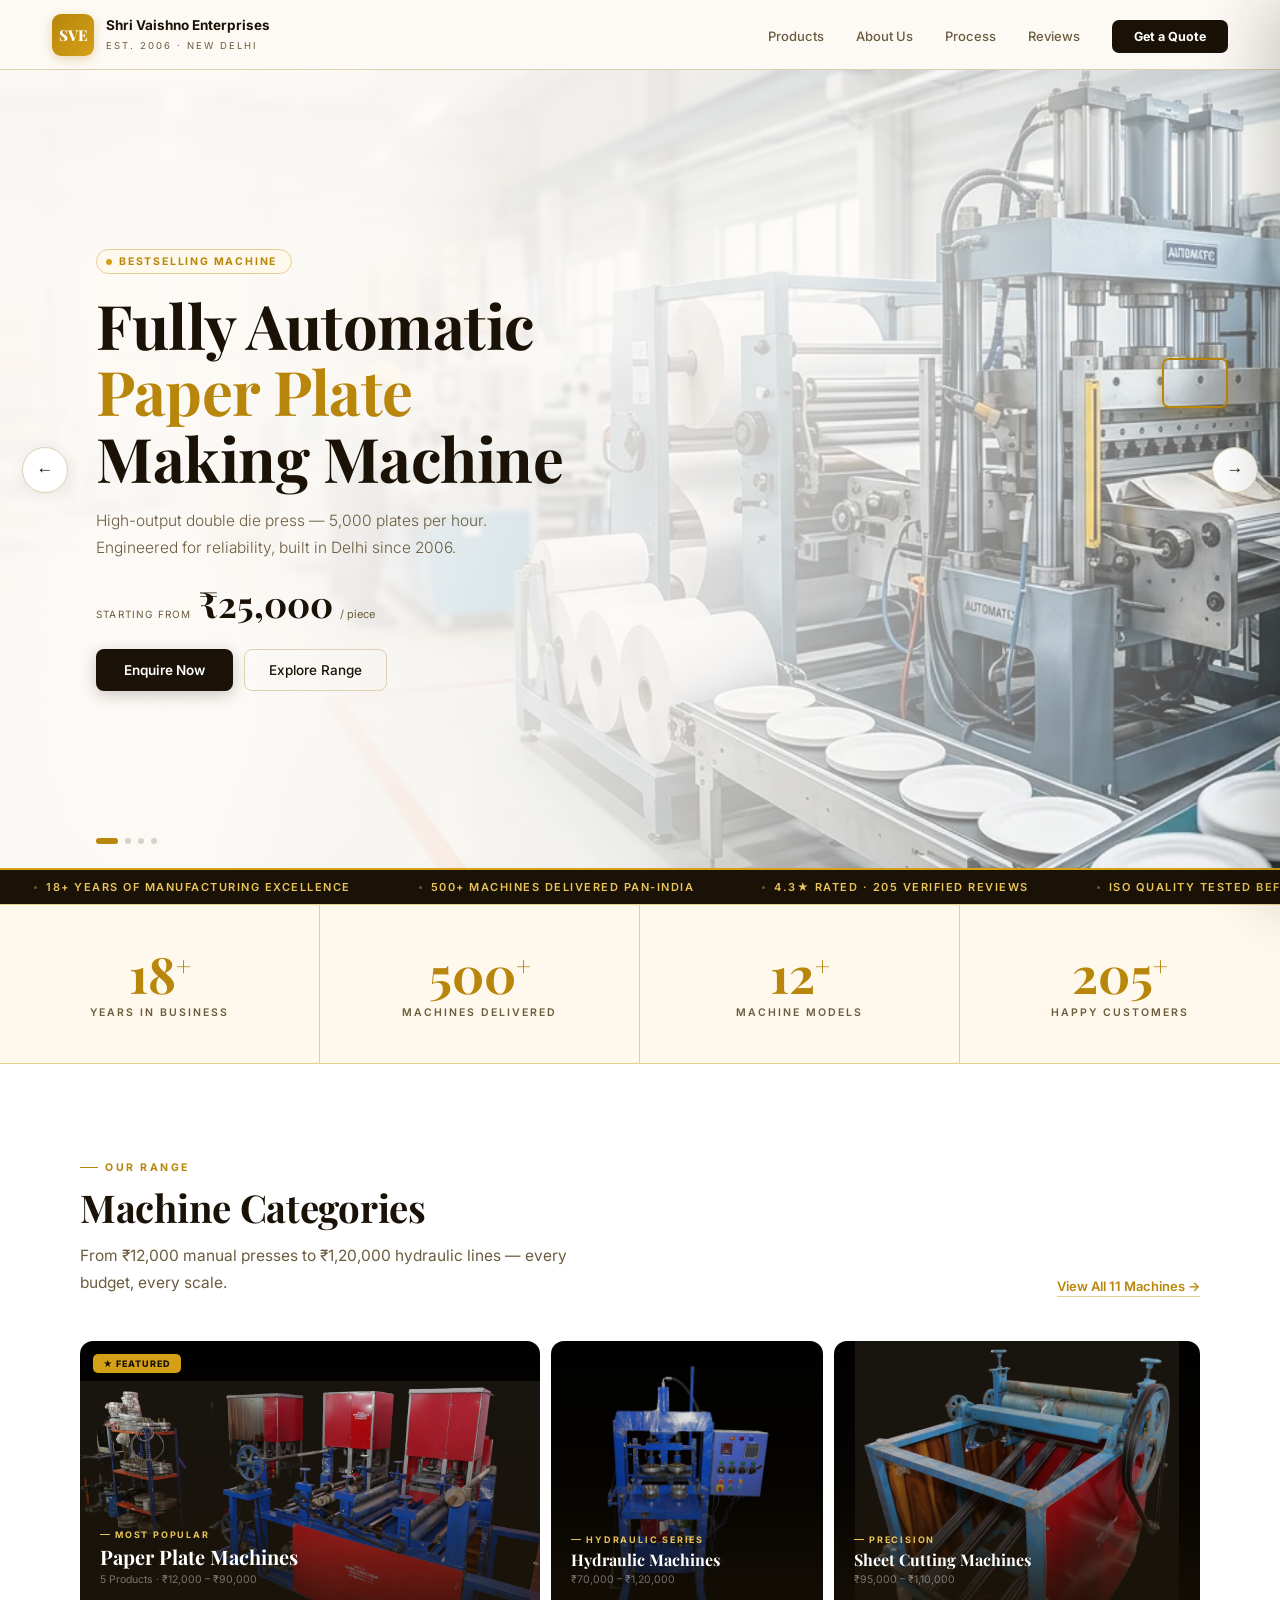
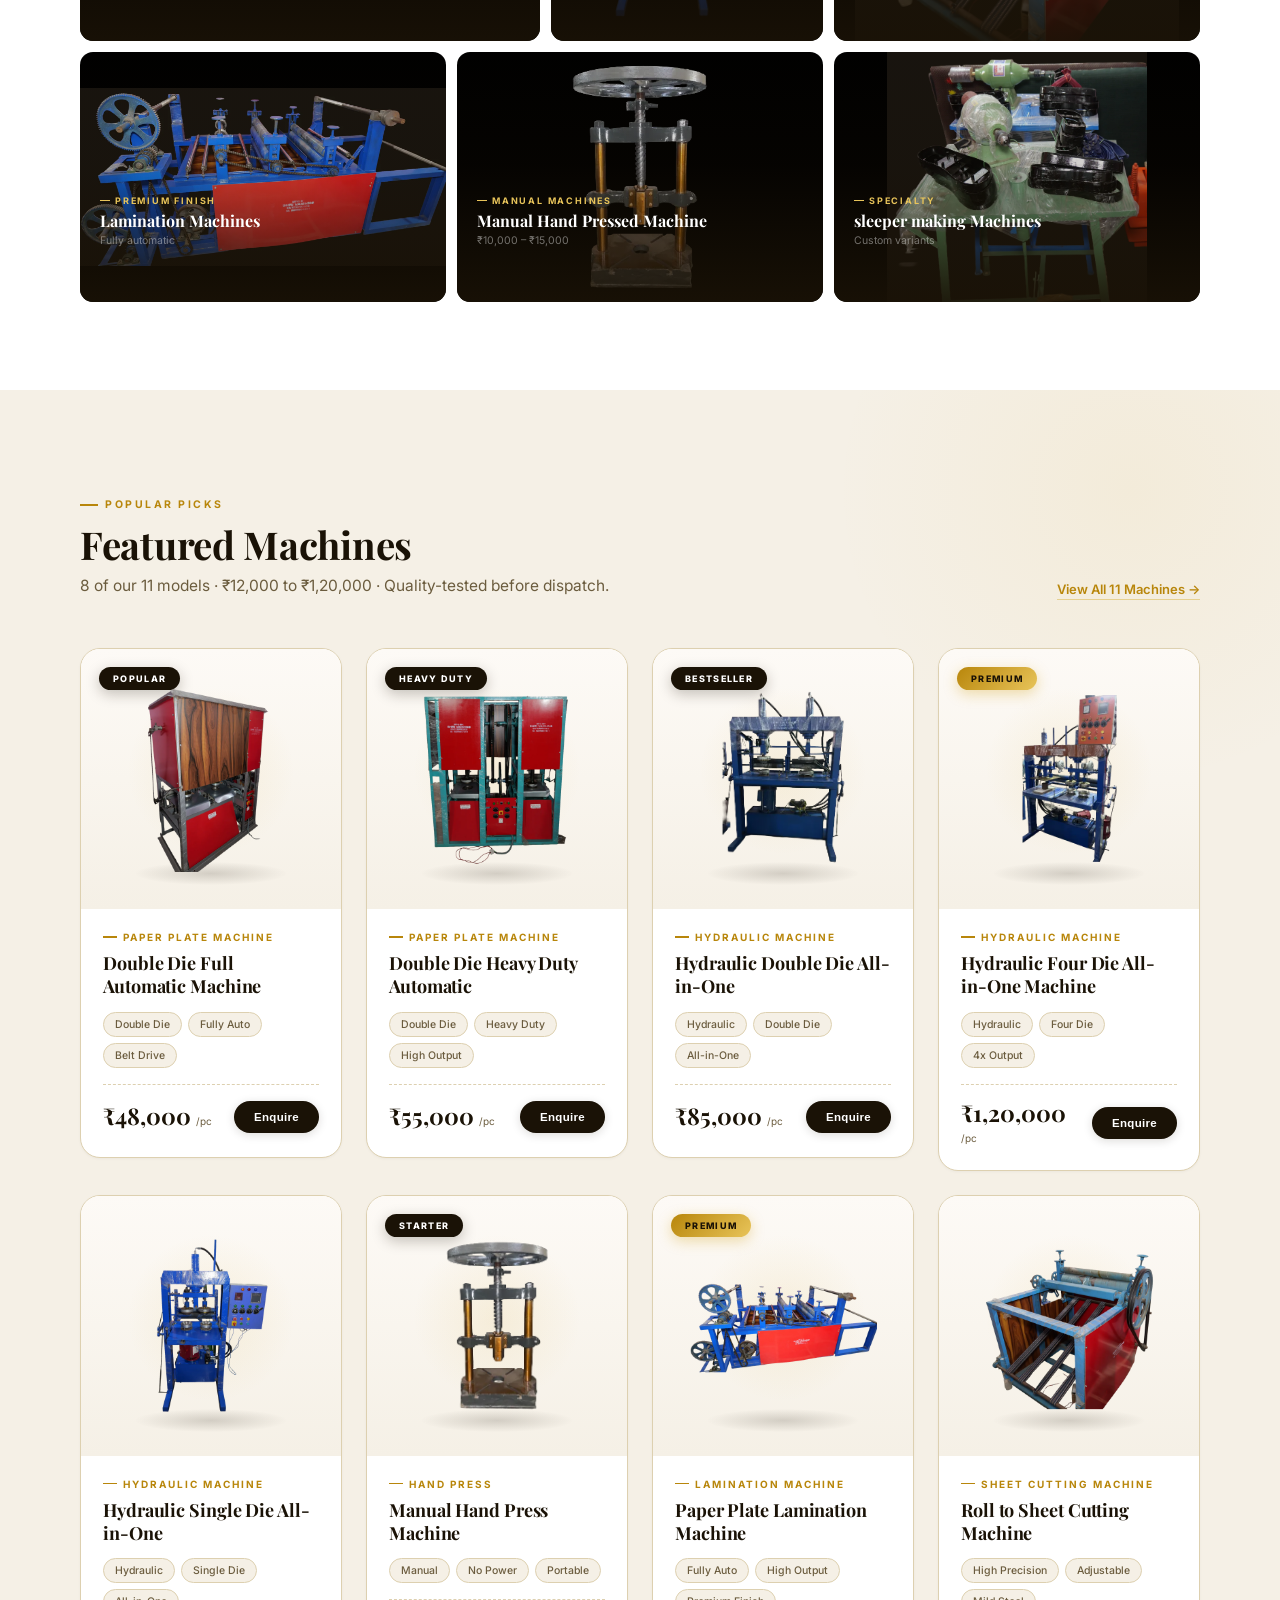
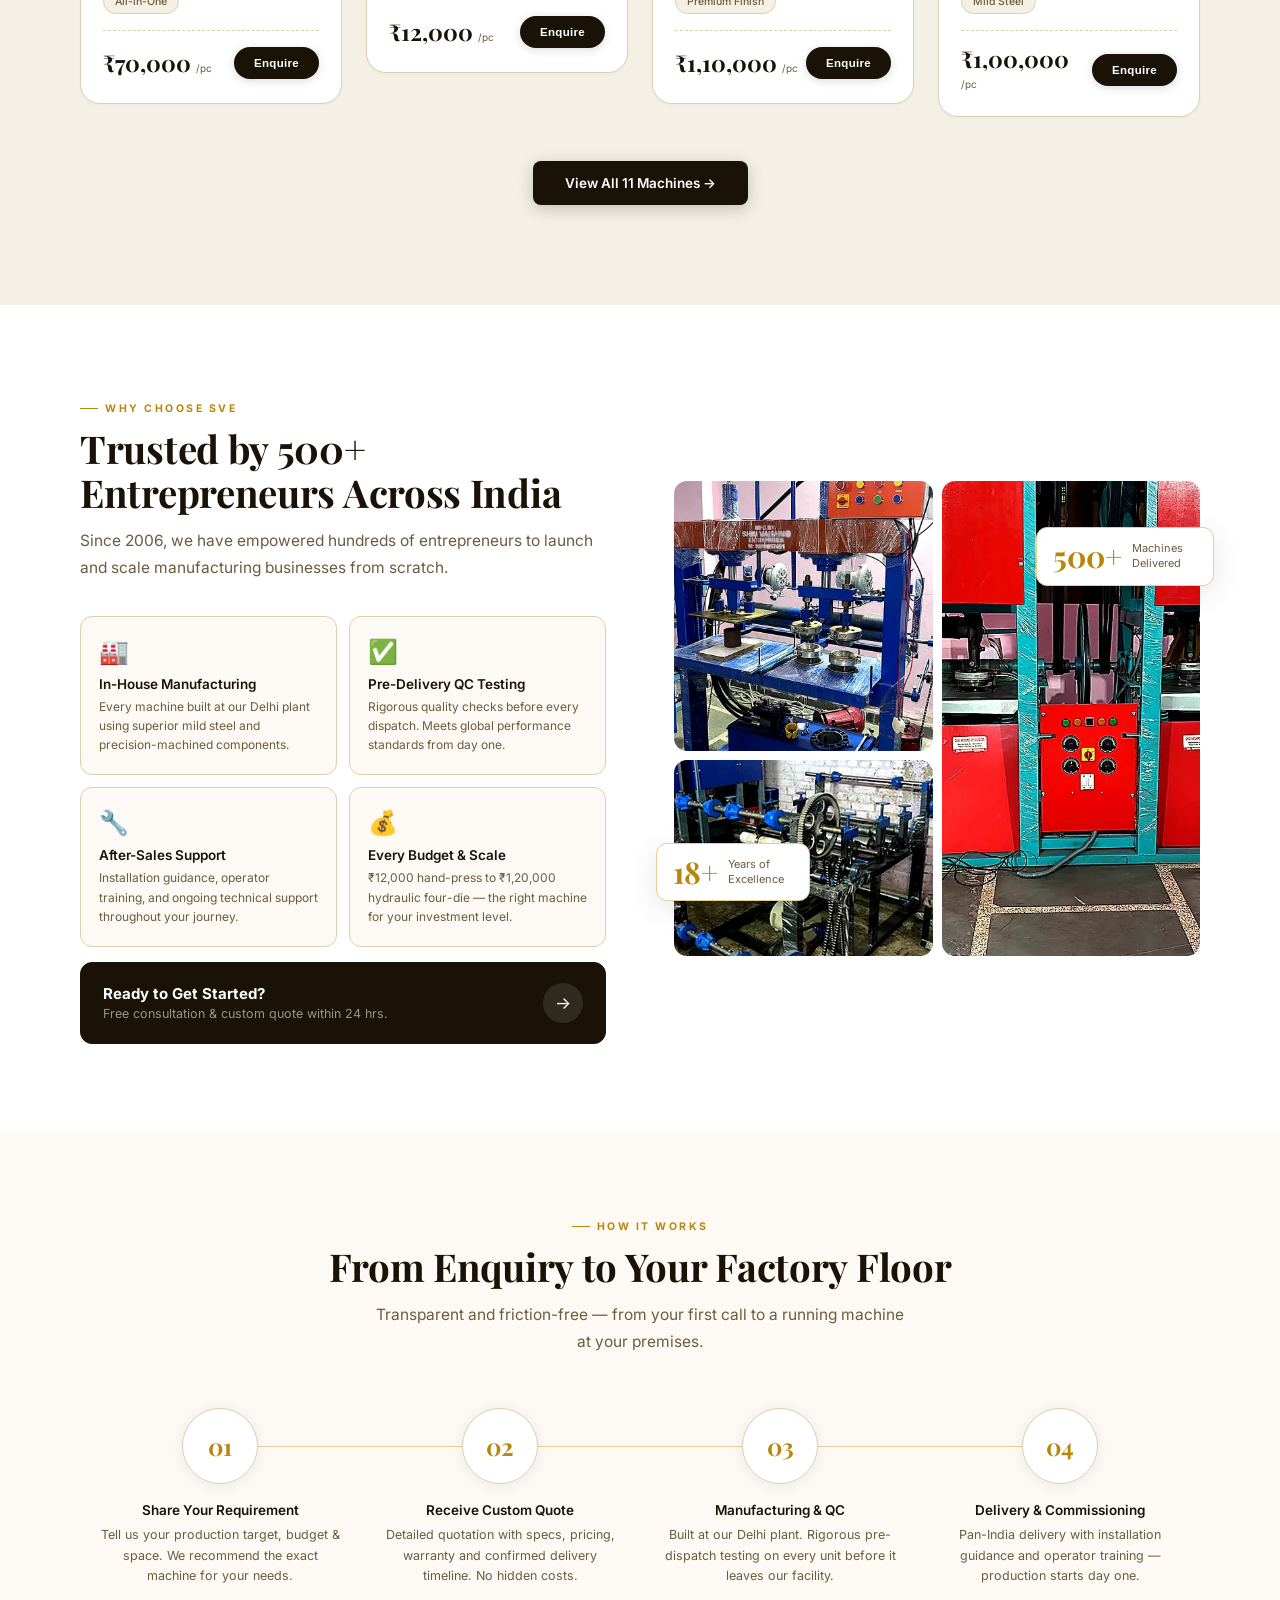
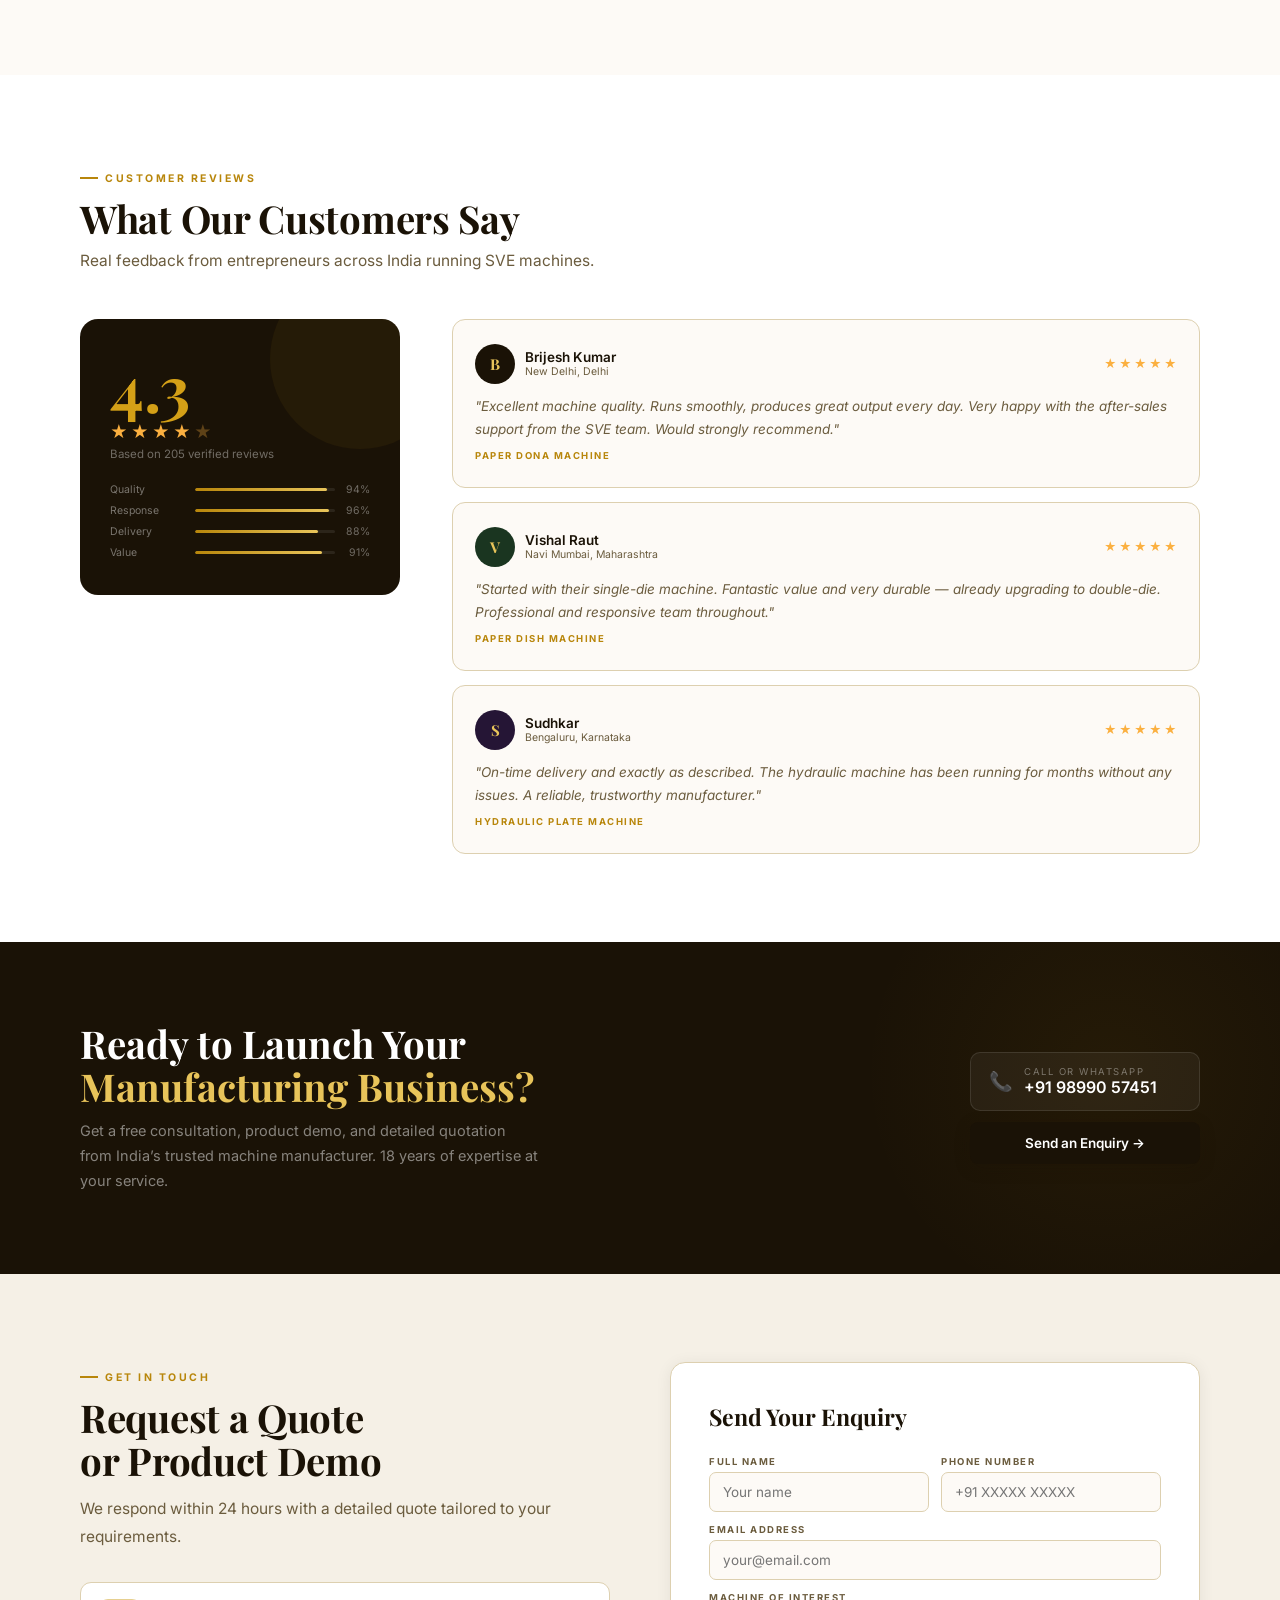
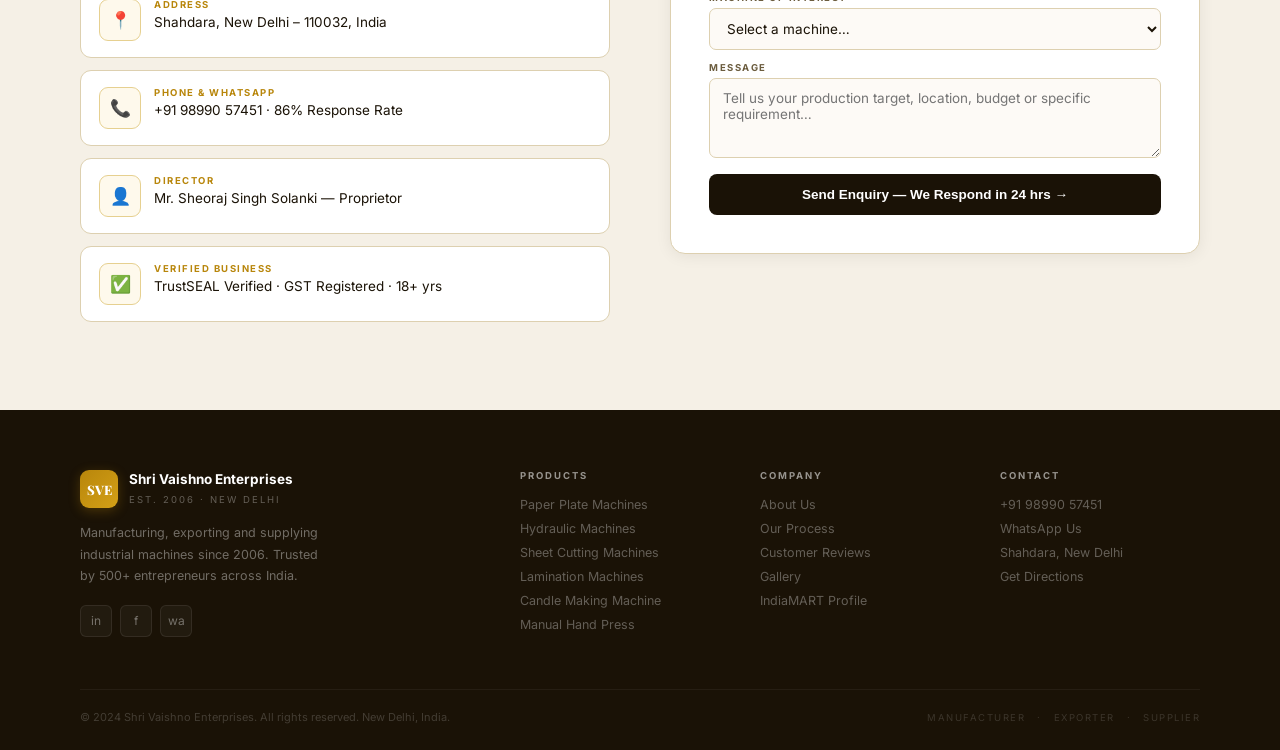
==== commit 5186a1a2: "made changes in the home pages" ====
--- a/index.html
+++ b/index.html
@@ -127,8 +127,9 @@
         <div class='feat'><div class='featic'>&#9989;</div><h4>Pre-Delivery QC Testing</h4><p>Rigorous quality checks before every dispatch. Meets global performance standards from day one.</p></div>
         <div class='feat'><div class='featic'>&#128295;</div><h4>After-Sales Support</h4><p>Installation guidance, operator training, and ongoing technical support throughout your journey.</p></div>
         <div class='feat'><div class='featic'>&#128176;</div><h4>Every Budget &amp; Scale</h4><p>&#8377;12,000 hand-press to &#8377;1,20,000 hydraulic four-die &mdash; the right machine for your investment level.</p></div>
-        <div class='feat featcta' onclick="event.preventDefault();event.stopPropagation();document.querySelector('#contact').scrollIntoView({behavior:'smooth'})"><div><h4>Ready to Get Started?</h4><p>Free consultation &amp; custom quote within 24 hrs.</p></div><div class='featarrow'>&rarr;</div></div>
+        
       </div>
+      <div style="margin-top: 15px;" class='feat featcta' onclick="event.preventDefault();event.stopPropagation();document.querySelector('#contact').scrollIntoView({behavior:'smooth'})"><div><h4>Ready to Get Started?</h4><p>Free consultation &amp; custom quote within 24 hrs.</p></div><div class='featarrow'>&rarr;</div></div>
     </div>
     <div style='position:relative'>
       <div class='wmosaic'>
--- a/css/style.css
+++ b/css/style.css
@@ -437,6 +437,7 @@
   .frow{grid-template-columns:1fr}
   .feats{grid-template-columns:1fr}
   .ftgrid{grid-template-columns:1fr}
+  .procsteps{grid-template-columns:1fr}
 }
 
 /* ═══════════════════ PRODUCT DETAIL PAGE ═══════════════════ */
@@ -583,4 +584,6 @@
 @media(max-width:600px){
   .pd-quickspecs{grid-template-columns:1fr}
   .pd-price-box{flex-direction:column;align-items:flex-start}
-}
+  .ftbot{flex-direction:column;align-items:flex-start;gap:12px
+  }
+}
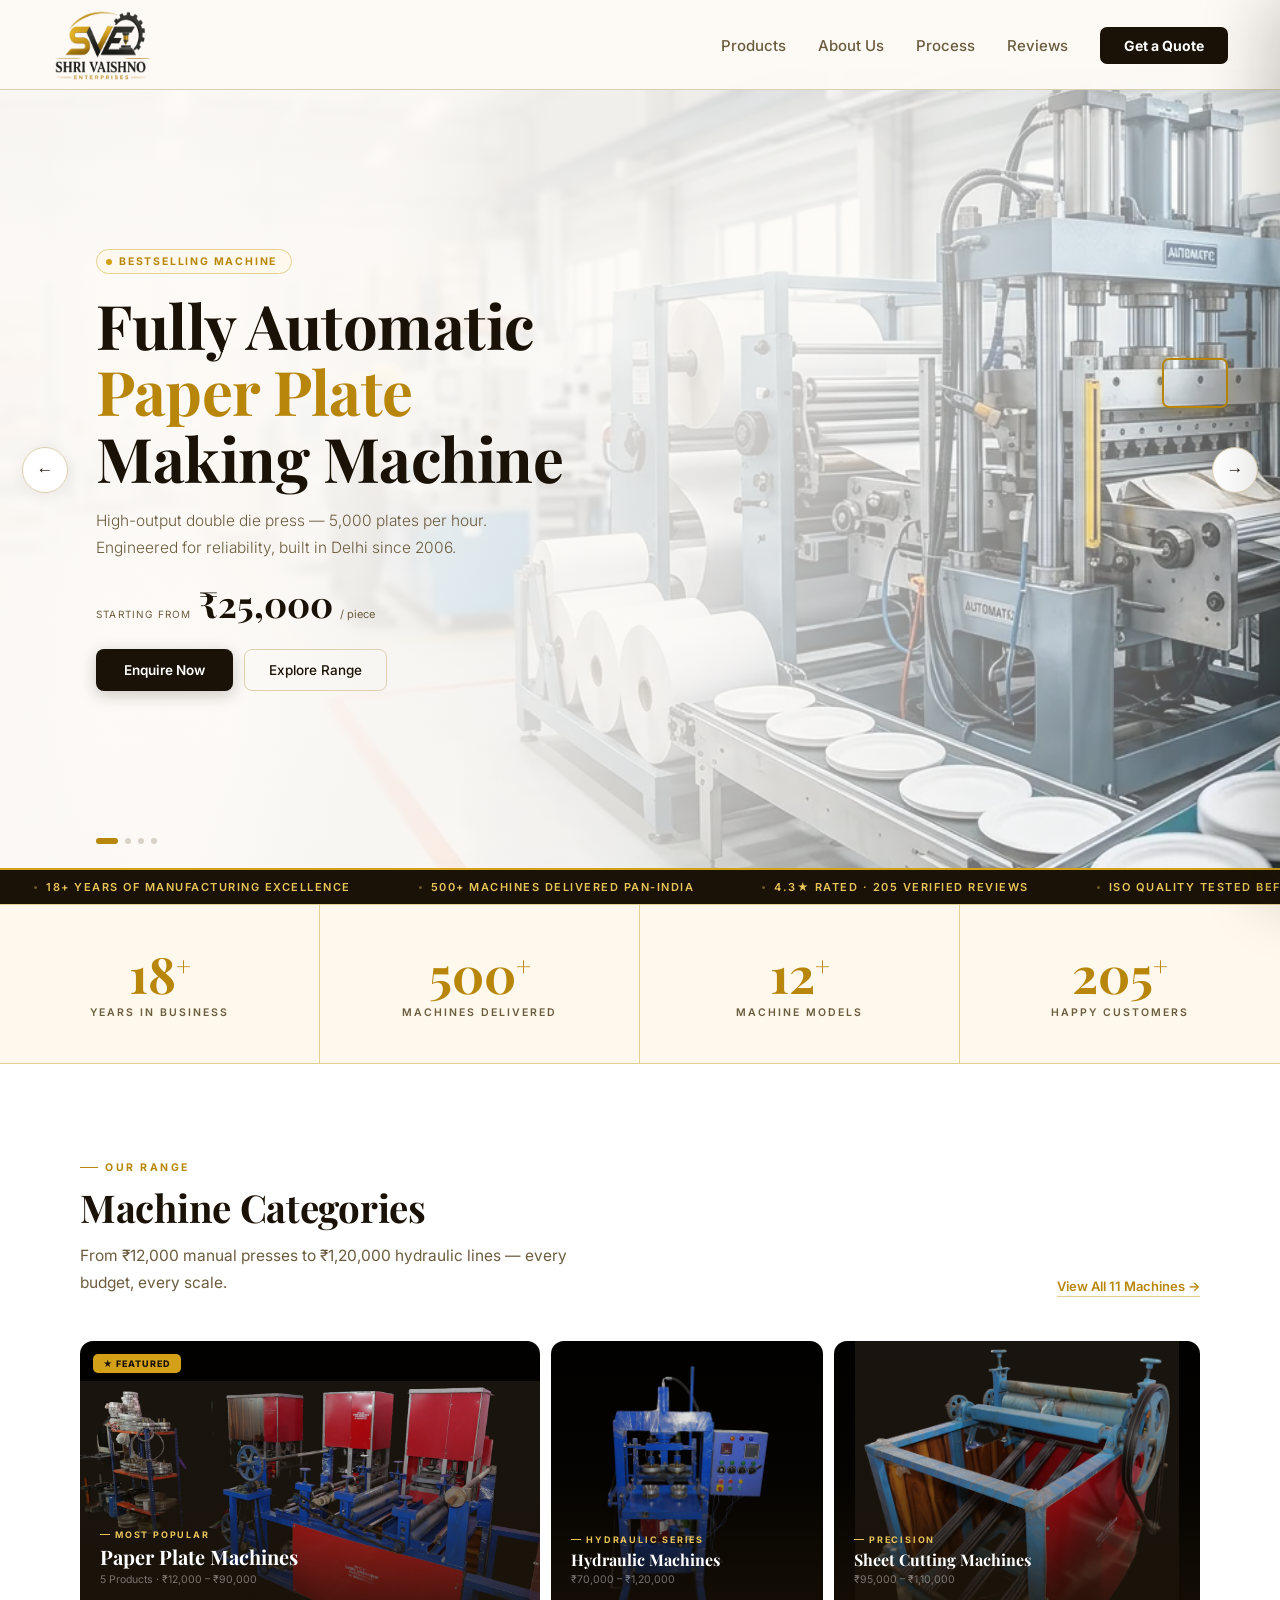
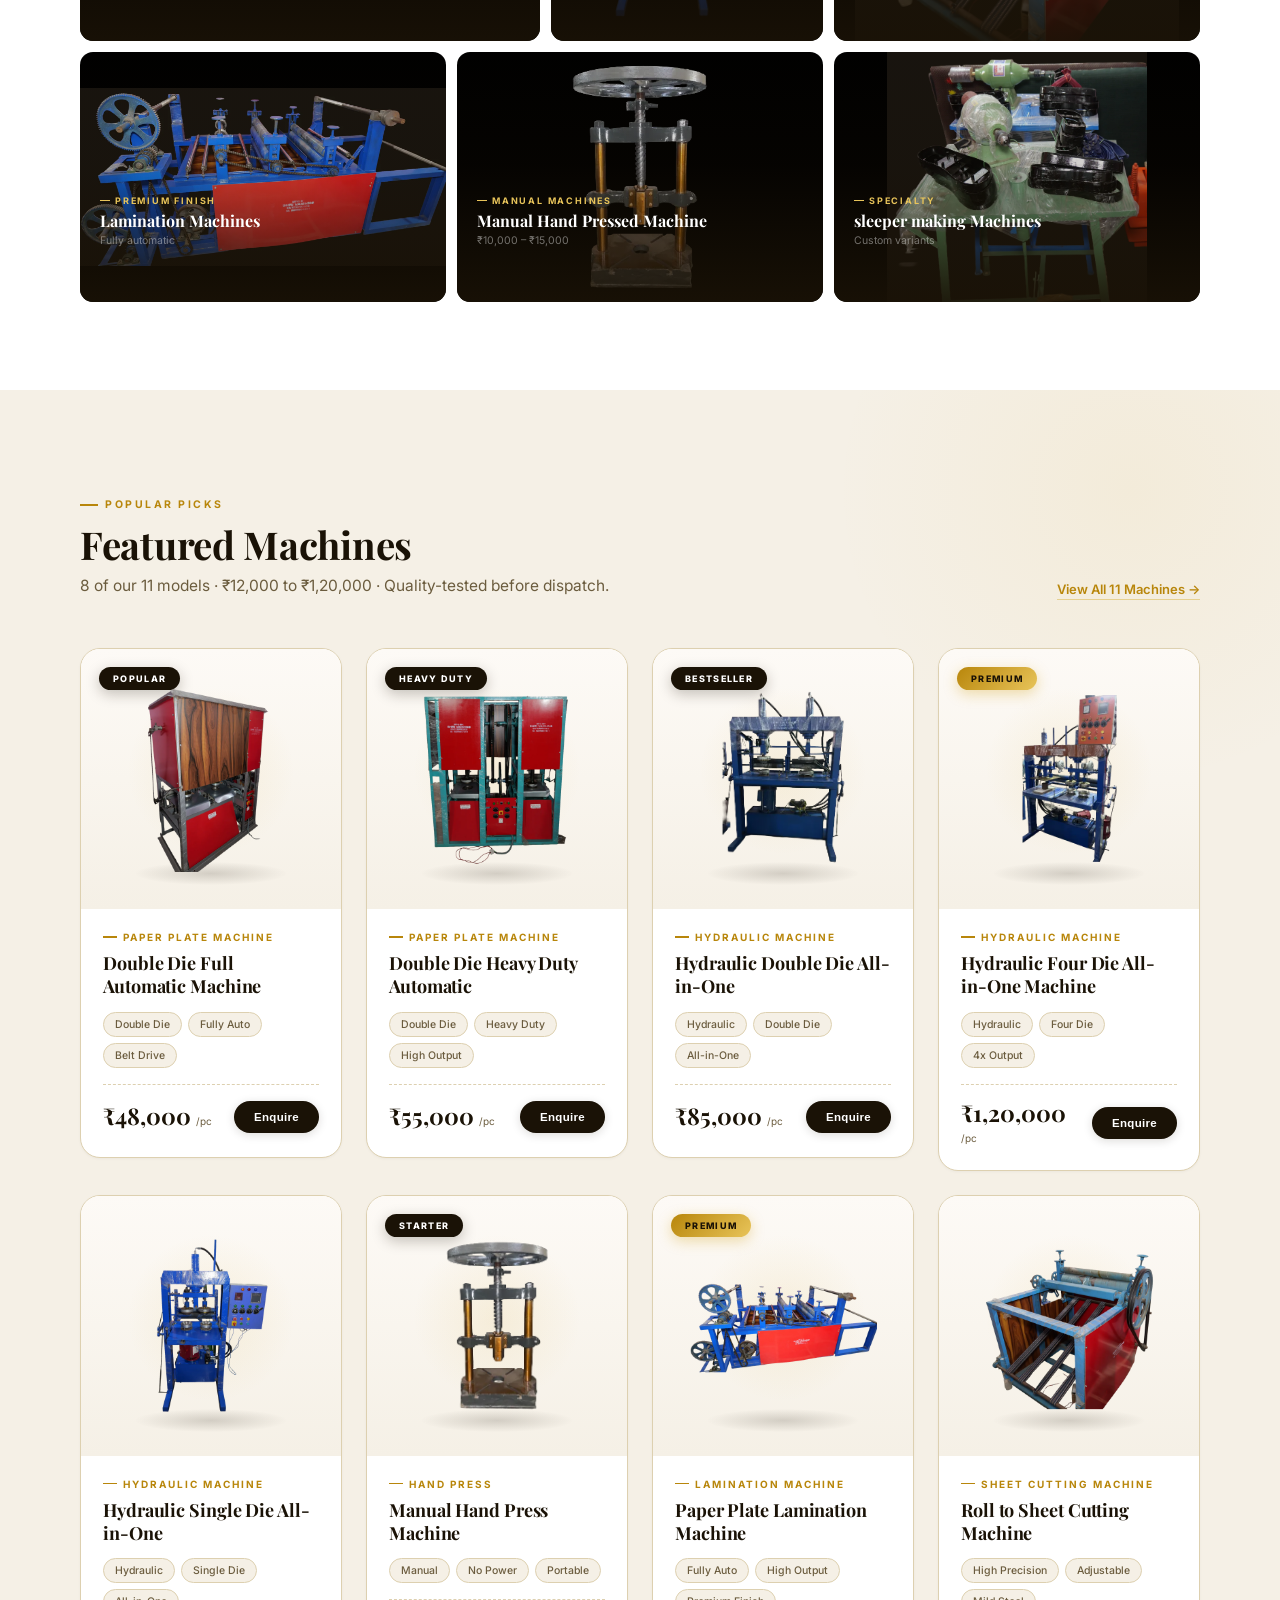
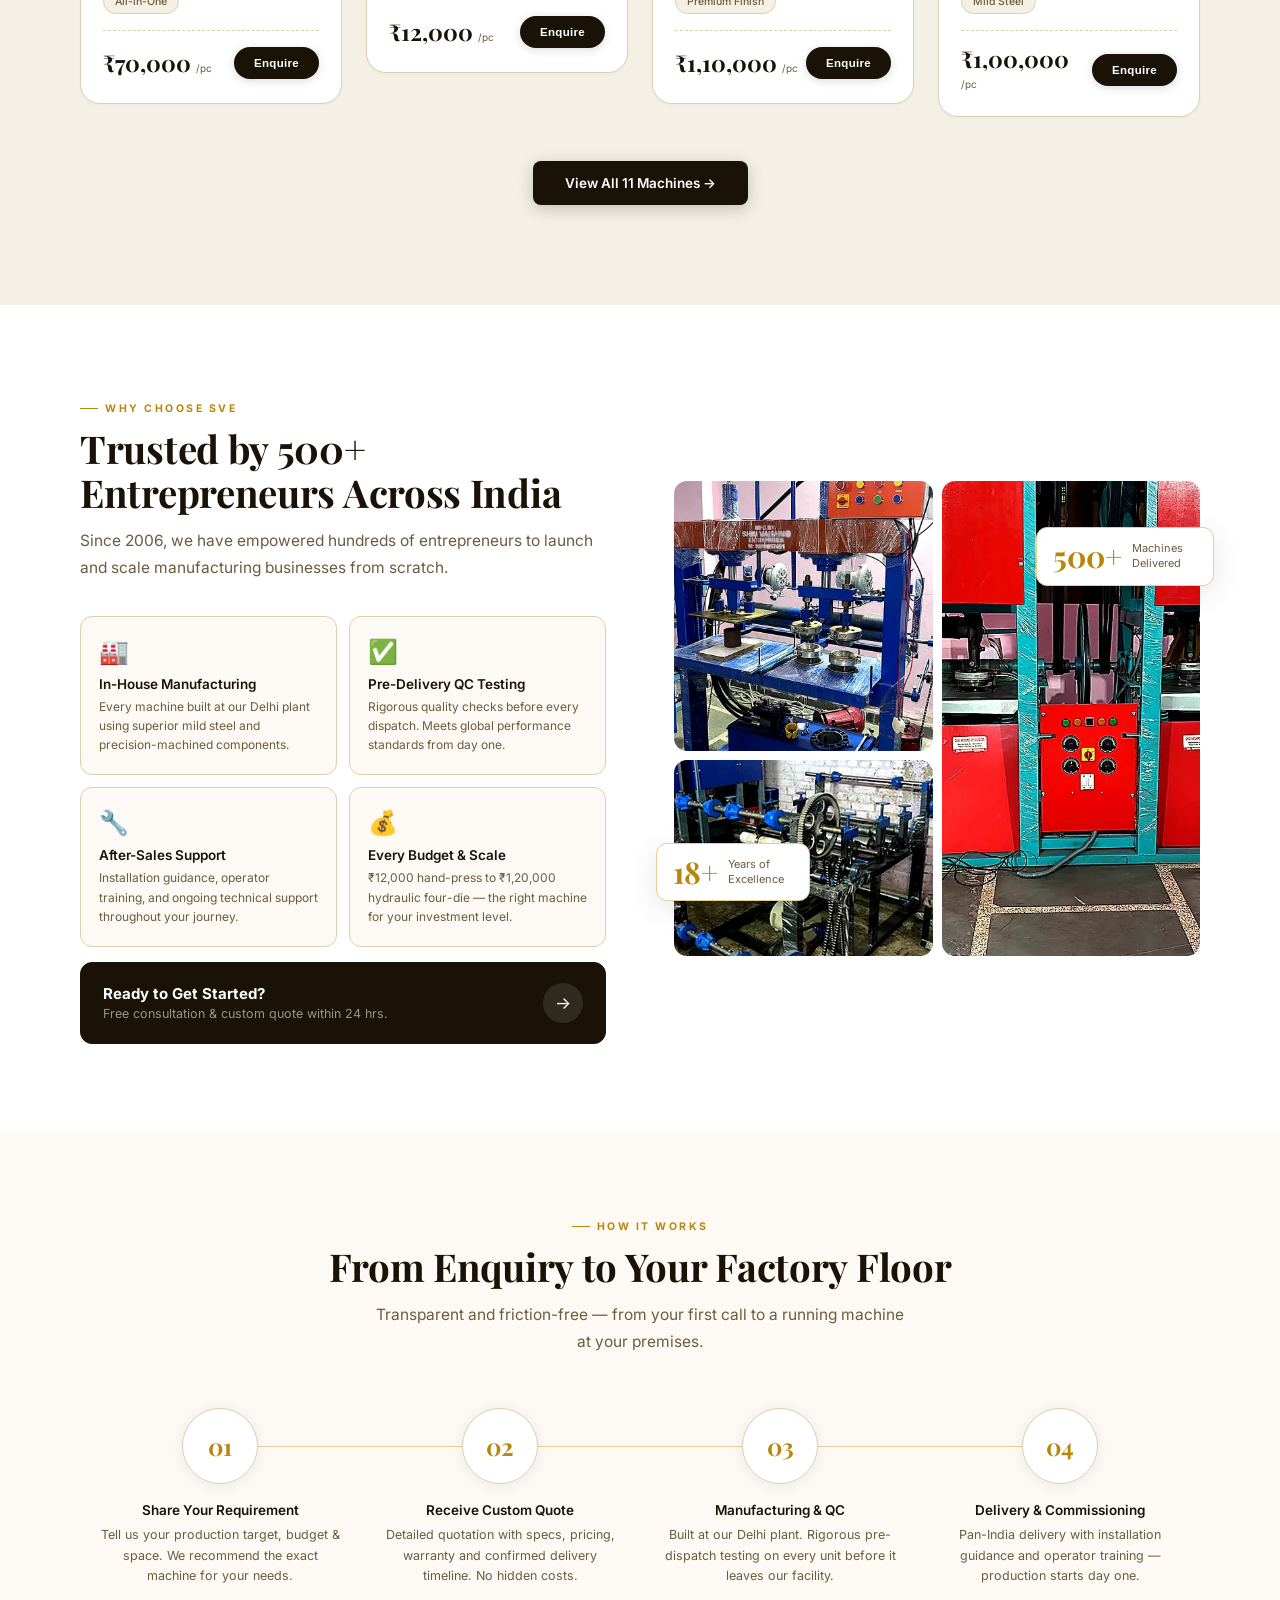
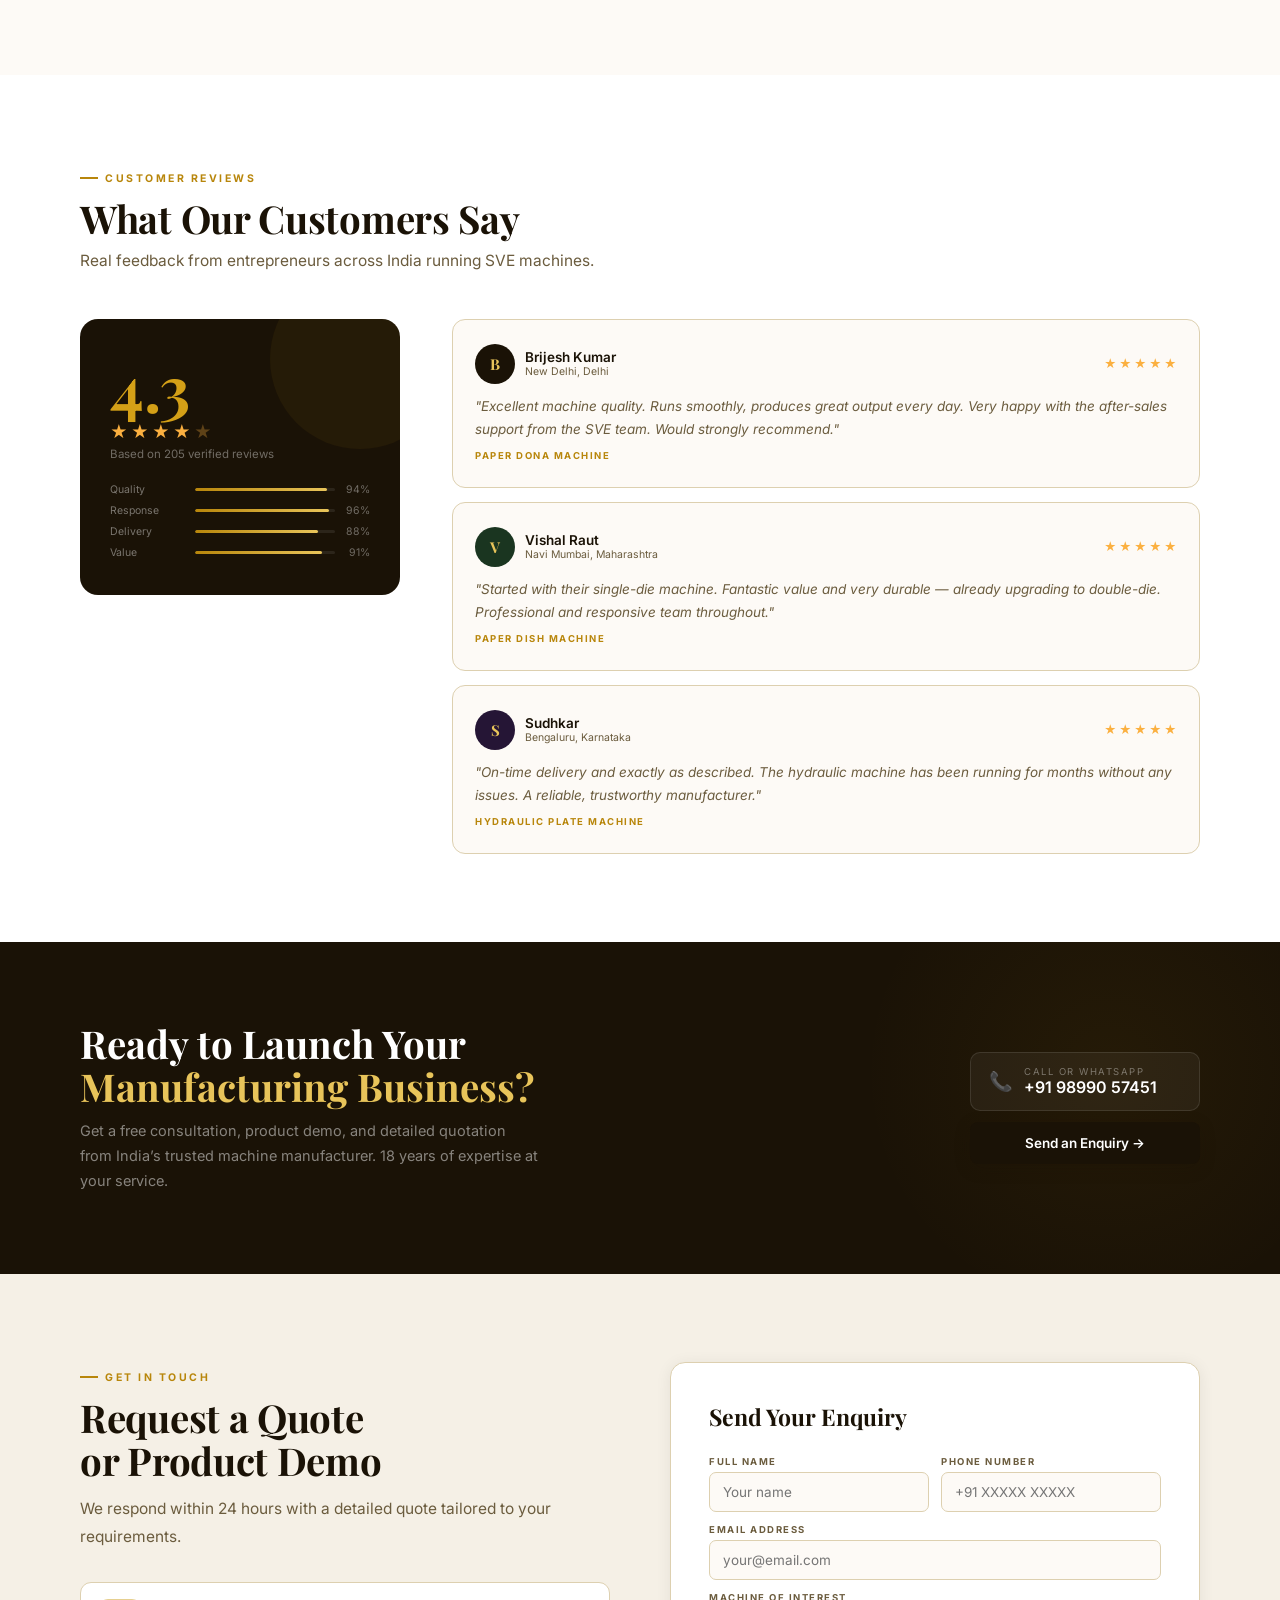
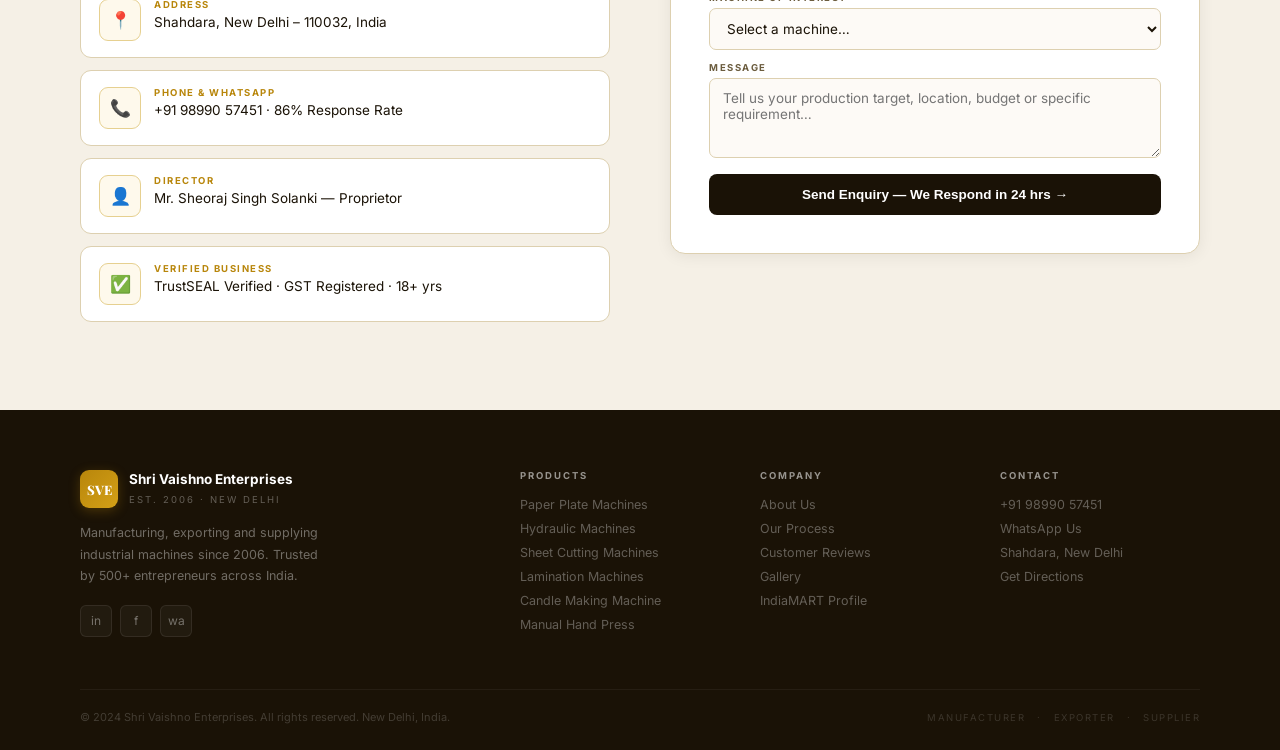
==== commit 9cfba9e3: "updated the logo in all pages" ====
--- a/index.html
+++ b/index.html
@@ -11,8 +11,7 @@
 
 <nav id='topnav'>
   <a href='#' class='nbrand'>
-    <div class='nlogo'>SVE</div>
-    <div class='nname'><strong>Shri Vaishno Enterprises</strong><span>Est. 2006 &middot; New Delhi</span></div>
+    <img src="/images/gallery/sve-logo.png" alt="" class="logo-img">
   </a>
   <ul class='nlinks'>
     <li><a href='products.html'>Products</a></li>
--- a/css/style.css
+++ b/css/style.css
@@ -16,17 +16,18 @@
 ::-webkit-scrollbar-thumb{background:var(--gold2);border-radius:3px}
 
 /* NAV */
-nav{position:fixed;top:0;left:0;right:0;z-index:9999;height:70px;display:flex;align-items:center;justify-content:space-between;padding:0 52px;background:rgba(253,250,246,0.95);backdrop-filter:blur(18px);border-bottom:1px solid var(--border);transition:box-shadow 0.3s}
+nav{position:fixed;top:0;left:0;right:0;z-index:9999;height:90px;display:flex;align-items:center;justify-content:space-between;padding:0 52px;background:rgba(253,250,246,0.95);backdrop-filter:blur(18px);border-bottom:1px solid var(--border);transition:box-shadow 0.3s}
 nav.scrolled{box-shadow:0 4px 28px rgba(26,18,6,0.1)}
 .nbrand{display:flex;align-items:center;gap:12px;text-decoration:none}
 .nlogo{width:42px;height:42px;border-radius:9px;background:linear-gradient(135deg,var(--gold),var(--gold2));display:flex;align-items:center;justify-content:center;font-family:'Playfair Display',serif;font-weight:800;font-size:15px;color:#fff;box-shadow:0 3px 12px rgba(184,134,11,0.3)}
 .nname strong{display:block;font-size:13.5px;font-weight:700;color:var(--ink)}
 .nname span{font-size:9.5px;color:var(--ink3);letter-spacing:2px;text-transform:uppercase}
 .nlinks{display:flex;align-items:center;gap:32px;list-style:none}
-.nlinks a{font-size:13px;font-weight:500;color:var(--ink3);text-decoration:none;transition:color 0.2s}
+.nlinks a{font-size:15px;font-weight:500;color:var(--ink3);text-decoration:none;transition:color 0.2s}
 .nlinks a:hover{color:var(--gold)}
-.ncta{background:var(--ink)!important;color:#fff!important;padding:9px 22px;border-radius:7px;font-weight:700!important;font-size:12.5px!important;transition:all 0.2s!important}
+.ncta{background:var(--ink)!important;color:#fff!important;padding:10px 24px;border-radius:7px;font-weight:700!important;font-size:14px!important;transition:all 0.2s!important}
 .ncta:hover{background:var(--gold)!important}
+.logo-img{width:102px;height:72px;}
 
 /* MOBILE / TABLET NAV */
 .nhbtn{display:none;flex-direction:column;justify-content:center;align-items:flex-end;gap:5px;width:40px;height:40px;background:none;border:none;cursor:pointer;padding:0}
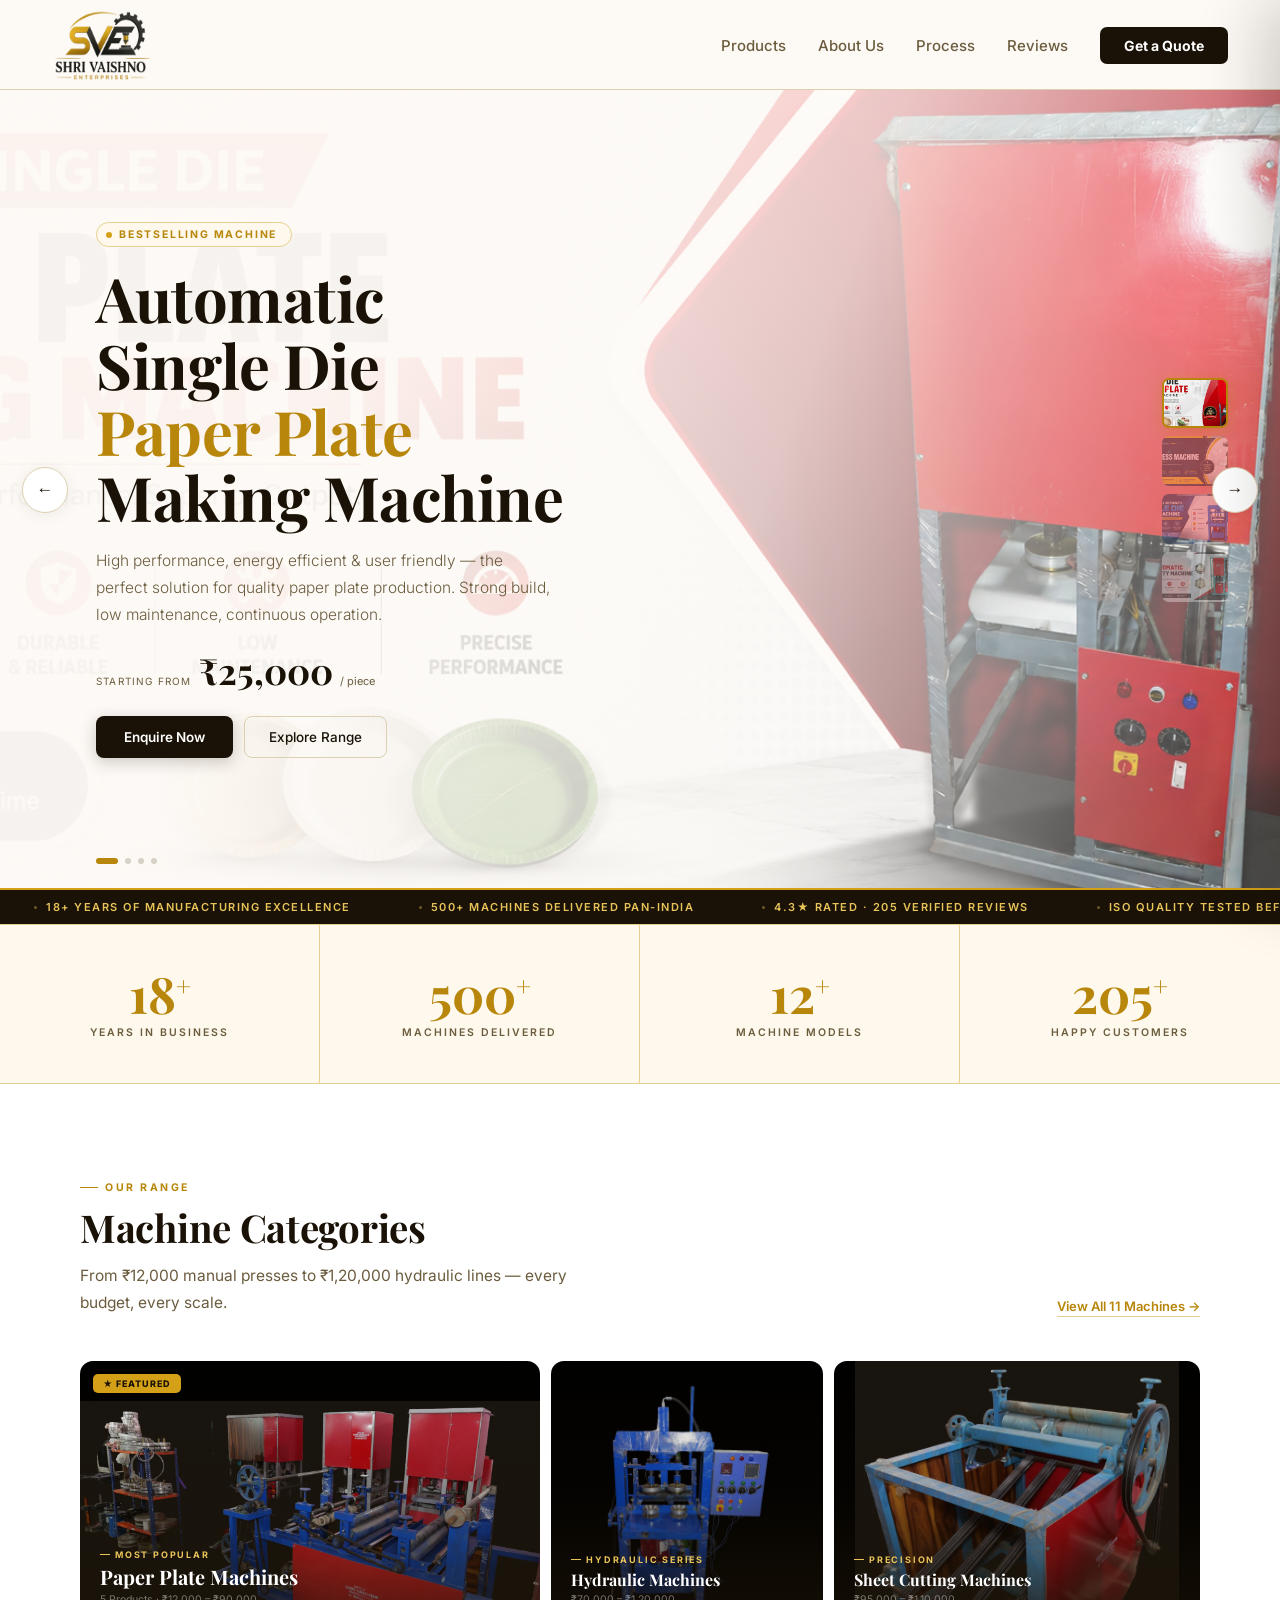
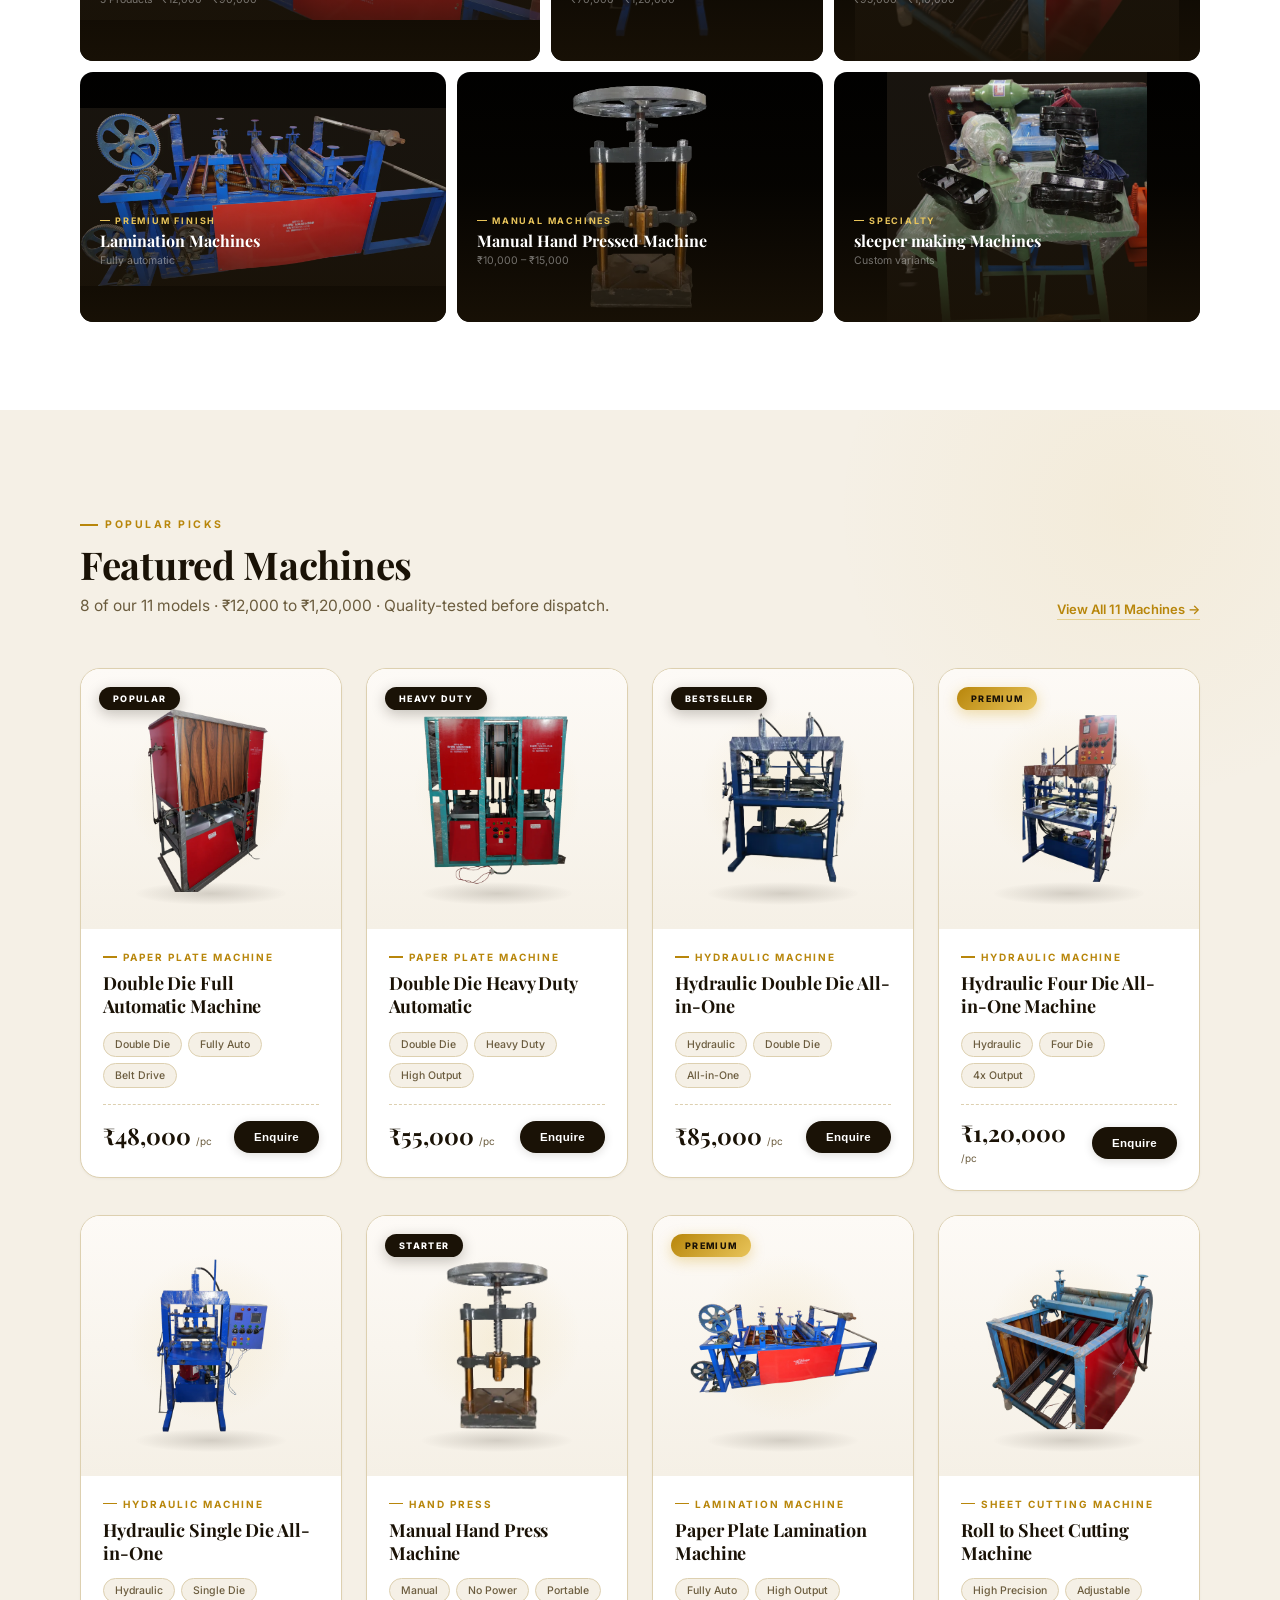
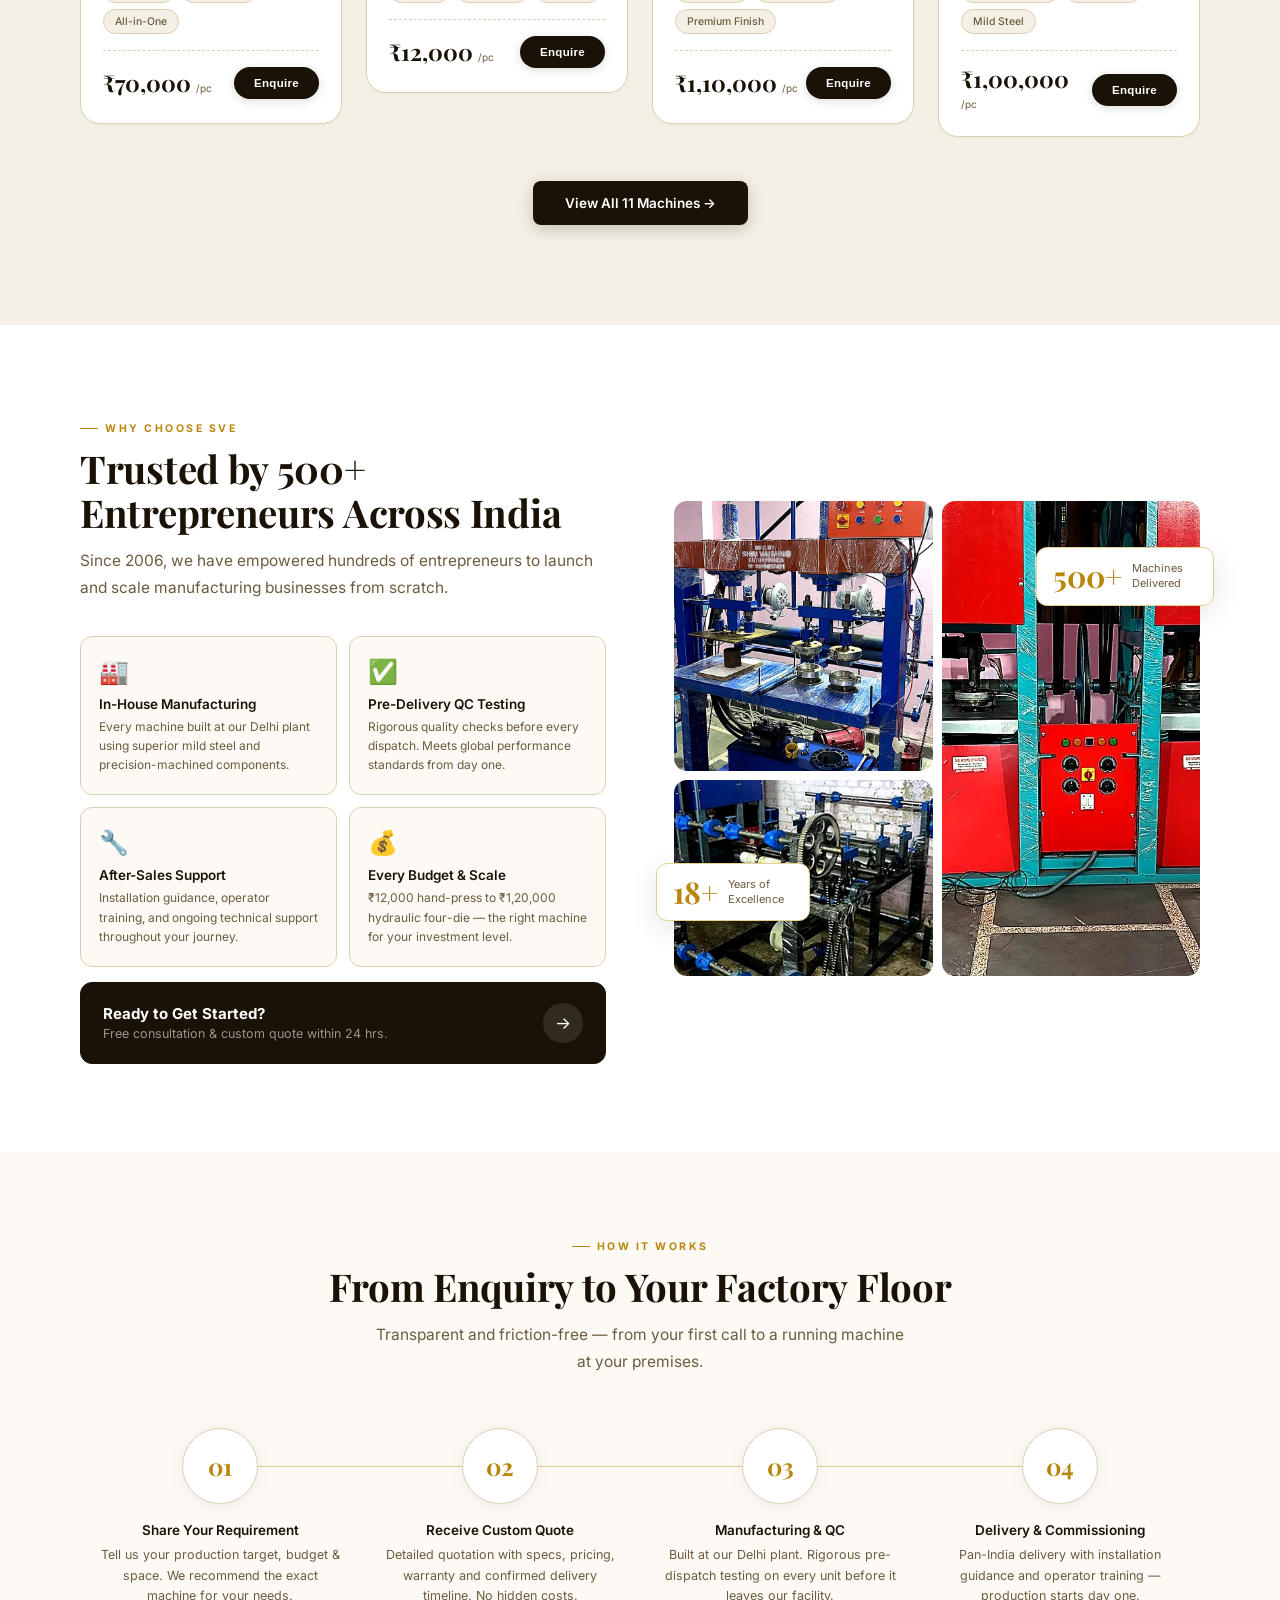
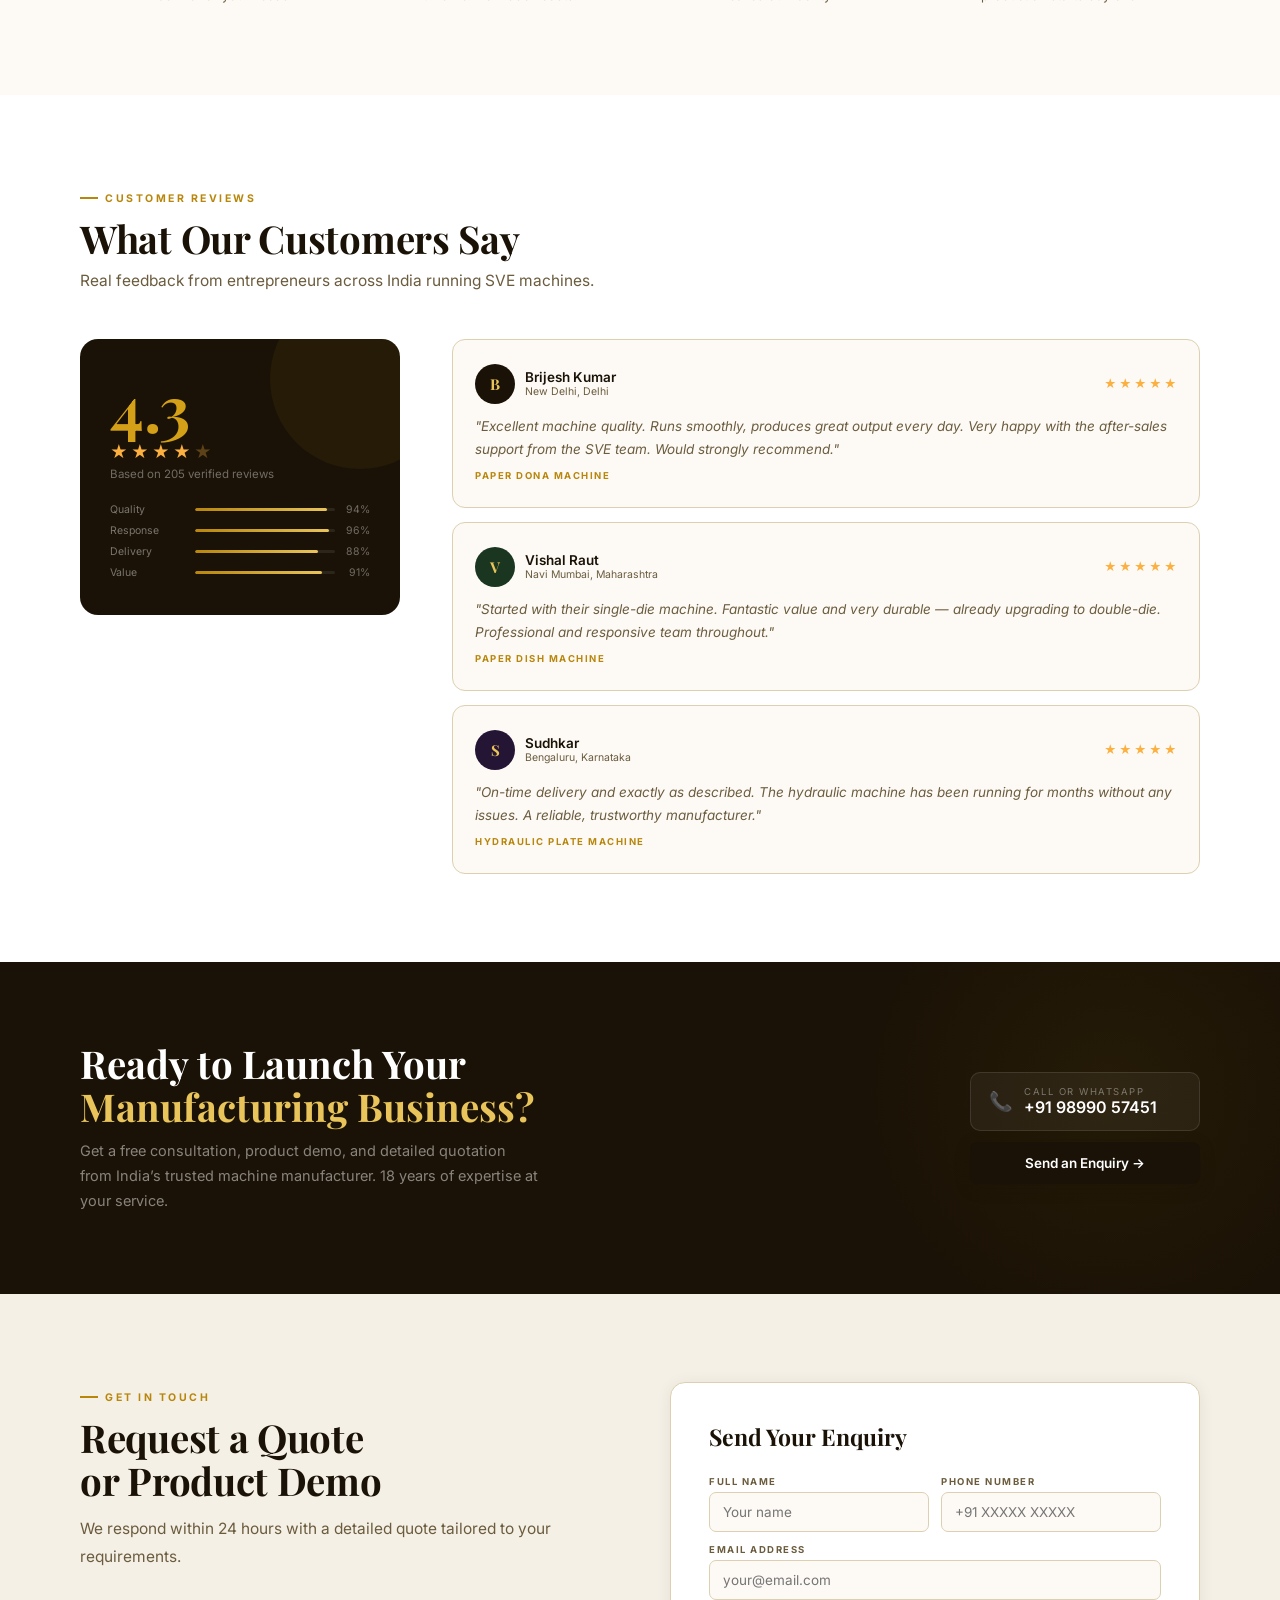
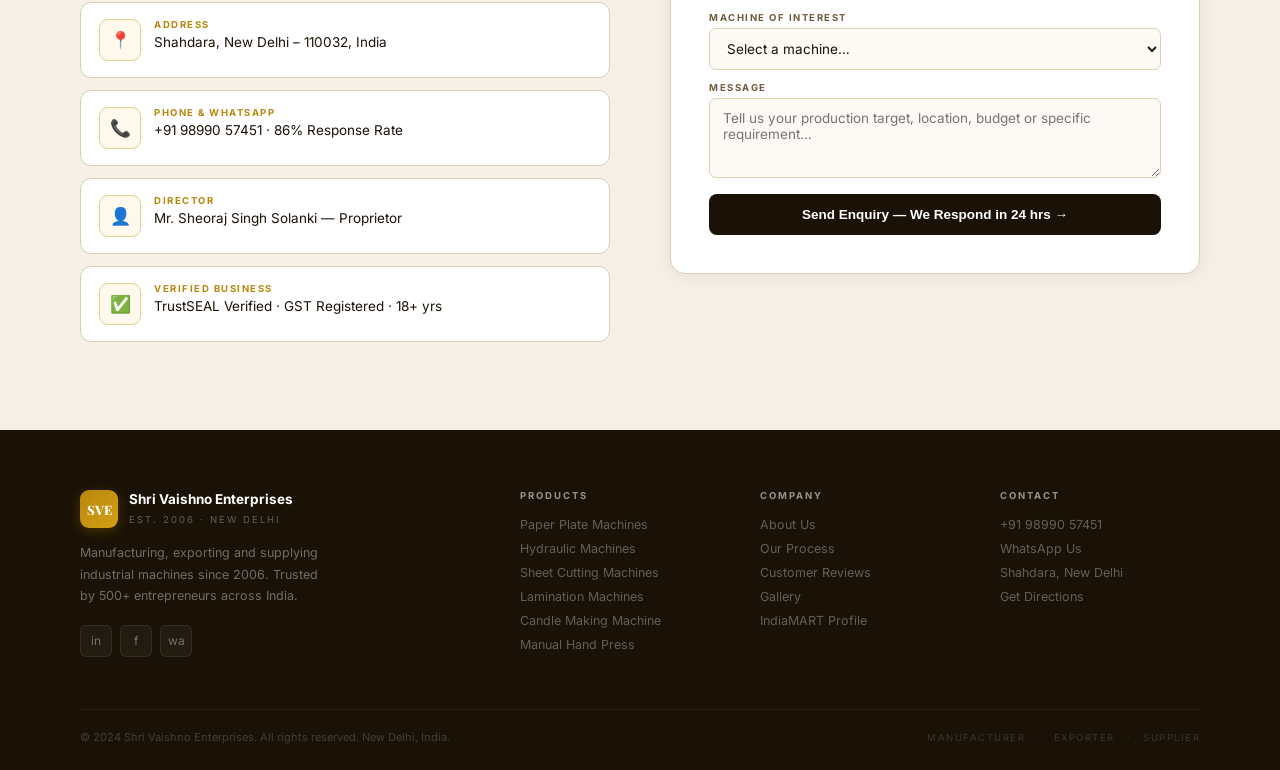
==== commit 9ed85e0c: "update the data in the product pages" ====
--- a/index.html
+++ b/index.html
@@ -11,7 +11,7 @@
 
 <nav id='topnav'>
   <a href='#' class='nbrand'>
-    <img src="/images/gallery/sve-logo.png" alt="" class="logo-img">
+    <img src="images/gallery/sve-logo.png" alt="" class="logo-img">
   </a>
   <ul class='nlinks'>
     <li><a href='products.html'>Products</a></li>
@@ -67,16 +67,16 @@
 
 <div class='hero'>
   <div class='cwrap' id='cw'>
-    <div class='slide on'><div class='sbg' style="background-image:url('images/gallery/paperPlatebannerImage.webp')"></div><div class='sov'></div><div class='sct'><div class='stag'><span class='stagdot'></span><span class='staglbl'>Bestselling Machine</span></div><h1 class='sh1'>Fully Automatic<br><em>Paper Plate</em><br>Making Machine</h1><p class='sdesc'>High-output double die press &mdash; 5,000 plates per hour. Engineered for reliability, built in Delhi since 2006.</p><div class='spr'><span class='sfrom'>Starting from</span><span class='samt'>&#8377;25,000</span><span class='sunit'>/ piece</span></div><div class='sbtns'><a href='#contact' class='btnink'>Enquire Now</a><a href='#categories' class='btnout'>Explore Range</a></div></div></div>
-    <div class='slide'><div class='sbg' style="background-image:url('images/gallery/banner1.webp')"></div><div class='sov'></div><div class='sct'><div class='stag'><span class='stagdot'></span><span class='staglbl'>Hydraulic Series</span></div><h1 class='sh1'>Hydraulic Double Die<br><em>All-in-One</em><br>Machine</h1><p class='sdesc'>Maximum output with minimum effort. Fully automated hydraulic pressing for serious manufacturers.</p><div class='spr'><span class='sfrom'>Starting from</span><span class='samt'>&#8377;85,000</span><span class='sunit'>/ piece</span></div><div class='sbtns'><a href='#contact' class='btnink'>Enquire Now</a><a href='#categories' class='btnout'>See All Models</a></div></div></div>
-    <div class='slide'><div class='sbg' style="background-image:url('images/gallery/rolltosheetmachine.webp')"></div><div class='sov'></div><div class='sct'><div class='stag'><span class='stagdot'></span><span class='staglbl'>Precision Cutting</span></div><h1 class='sh1'>Roll to Sheet<br><em>Cutting</em><br>Machine</h1><p class='sdesc'>Consistent reel-to-sheet precision. Adjustable width, mild steel construction, compatible with all lines.</p><div class='spr'><span class='sfrom'>Starting from</span><span class='samt'>&#8377;1,00,000</span><span class='sunit'>/ piece</span></div><div class='sbtns'><a href='#contact' class='btnink'>Get a Quote</a><a href='#categories' class='btnout'>View Specs</a></div></div></div>
-    <div class='slide'><div class='sbg' style="background-image:url('images/gallery/plateLaminationMachine.webp')"></div><div class='sov'></div><div class='sct'><div class='stag'><span class='stagdot'></span><span class='staglbl'>Premium Finish</span></div><h1 class='sh1'>Paper Plate<br><em>Lamination</em><br>Machine</h1><p class='sdesc'>Apply a waterproof premium finish. Fully automatic with adjustable speed &mdash; built for large-scale output.</p><div class='spr'><span class='sfrom'>Starting from</span><span class='samt'>&#8377;1,10,000</span><span class='sunit'>/ piece</span></div><div class='sbtns'><a href='#contact' class='btnink'>Request Demo</a><a href='#categories' class='btnout'>Learn More</a></div></div></div>
+    <div class='slide on'><div class='sbg' style="background-image:url('images/gallery/banner-automatic-single-die-paper-plate.png')"></div><div class='sov'></div><div class='sct'><div class='stag'><span class='stagdot'></span><span class='staglbl'>Bestselling Machine</span></div><h1 class='sh1'>Automatic Single Die<br><em>Paper Plate</em><br>Making Machine</h1><p class='sdesc'>High performance, energy efficient &amp; user friendly &mdash; the perfect solution for quality paper plate production. Strong build, low maintenance, continuous operation.</p><div class='spr'><span class='sfrom'>Starting from</span><span class='samt'>&#8377;25,000</span><span class='sunit'>/ piece</span></div><div class='sbtns'><a href='#' class='btnink js-enquire' data-product='Automatic Single Die Paper Plate Making Machine' data-price='&#8377;25,000 / piece'>Enquire Now</a><a href='#categories' class='btnout'>Explore Range</a></div></div></div>
+    <div class='slide'><div class='sbg' style="background-image:url('images/gallery/banner-manual-hand-press.webp')"></div><div class='sov'></div><div class='sct'><div class='stag'><span class='stagdot'></span><span class='staglbl'>Entry Level &middot; No Power Needed</span></div><h1 class='sh1'>Manual Hand Press<br><em>Machine</em></h1><p class='sdesc'>Engineered for precision pressing and reliable performance. Heavy duty construction, simple to operate, built to last &mdash; the stronger press for better results.</p><div class='spr'><span class='sfrom'>Starting from</span><span class='samt'>&#8377;12,000</span><span class='sunit'>/ piece</span></div><div class='sbtns'><a href='#' class='btnink js-enquire' data-product='Manual Hand Press Machine' data-price='&#8377;12,000 / piece'>Enquire Now</a><a href='#categories' class='btnout'>See All Models</a></div></div></div>
+    <div class='slide'><div class='sbg' style="background-image:url('images/gallery/banner-hydraulic-tile-machine.webp')"></div><div class='sov'></div><div class='sct'><div class='stag'><span class='stagdot'></span><span class='staglbl'>Precision Engineered</span></div><h1 class='sh1'>Hydraulic Full Automatic<br><em>Single Die Tile</em><br>Machine</h1><p class='sdesc'>Powerfully automated hydraulic pressing ideal for interlocking tiles, paver blocks, chequered tiles &amp; pathway tiles. High production, energy efficient, easy to maintain.</p><div class='spr'><span class='sfrom'>Starting from</span><span class='samt'>Price on Request</span></div><div class='sbtns'><a href='#' class='btnink js-enquire' data-product='Hydraulic Full Automatic Single Die Tile Machine' data-price='Price on Request'>Get a Quote</a><a href='#categories' class='btnout'>View Specs</a></div></div></div>
+    <div class='slide'><div class='sbg' style="background-image:url('images/gallery/banner-double-die-heavy-duty.webp')"></div><div class='sov'></div><div class='sct'><div class='stag'><span class='stagdot'></span><span class='staglbl'>Double Die &middot; Heavy Duty</span></div><h1 class='sh1'>Full Automatic<br><em>Heavy Duty</em><br>Double Die Machine</h1><p class='sdesc'>Built for performance, engineered for durability. Dual die system for smooth operation and high output &mdash; low maintenance, energy efficient, consistent results.</p><div class='spr'><span class='sfrom'>Starting from</span><span class='samt'>&#8377;55,000</span><span class='sunit'>/ piece</span></div><div class='sbtns'><a href='#' class='btnink js-enquire' data-product='Double Die Heavy Duty Automatic Machine' data-price='&#8377;55,000 / piece'>Request Demo</a><a href='#categories' class='btnout'>Learn More</a></div></div></div>
   </div>
   <div class='hstrip' id='hstrip'>
-    <div class='hth on' data-i='0' style="background-image:url('https://images.unsplash.com/photo-1581091226825-a6a2a5aee158?w=200&q=70')"></div>
-    <div class='hth' data-i='1' style="background-image:url('https://images.unsplash.com/photo-1565043589221-1a6fd9ae45c7?w=200&q=70')"></div>
-    <div class='hth' data-i='2' style="background-image:url('https://images.unsplash.com/photo-1504328345606-18bbc8c9d7d1?w=200&q=70')"></div>
-    <div class='hth' data-i='3' style="background-image:url('https://images.unsplash.com/photo-1518770660439-4636190af475?w=200&q=70')"></div>
+    <div class='hth on' data-i='0' style="background-image:url('images/gallery/banner-automatic-single-die-paper-plate.webp')"></div>
+    <div class='hth' data-i='1' style="background-image:url('images/gallery/banner-manual-hand-press.webp')"></div>
+    <div class='hth' data-i='2' style="background-image:url('images/gallery/banner-hydraulic-tile-machine.webp')"></div>
+    <div class='hth' data-i='3' style="background-image:url('images/gallery/banner-double-die-heavy-duty.webp')"></div>
   </div>
   <button class='carr prev' id='cprev'>&#8592;</button>
   <button class='carr nxt' id='cnxt'>&#8594;</button>
@@ -103,14 +103,14 @@
 <section class='prodsec' id='products'>
   <div class='prodhd'><div><div class='eyebrow'>Popular Picks</div><h2 class='sech' style='margin-bottom:5px'>Featured Machines</h2><p class='secp'>8 of our 11 models &middot; &#8377;12,000 to &#8377;1,20,000 &middot; Quality-tested before dispatch.</p></div><a href='products.html' class='rangelnk'>View All 11 Machines &rarr;</a></div>
   <div class='pgrid' id='pgrid'>
-<a href='products/double-die-full-automatic-machine.html' style='text-decoration:none;color:inherit;display:block'><div class="pcard" data-cat="plate"><div class="pimgbox"><div class="pplatform"></div><div class="pframe"><div class="pimg" style="background-image:url('images/products/double-die-full-automatic1.webp')"></div></div><div class="pbadge ">Popular</div></div><div class="pbody"><div class="pcat">Paper Plate Machine</div><div class="pname">Double Die Full Automatic Machine</div><div class="pspecs"><span class="pspec">Double Die</span><span class="pspec">Fully Auto</span><span class="pspec">Belt Drive</span></div><div class="pfoot"><div><span class="pprice">&#8377;48,000</span><span class="punit"> /pc</span></div><button class="pbtn" onclick="event.preventDefault();event.stopPropagation();document.querySelector('#contact').scrollIntoView({behavior:'smooth'})">Enquire</button></div></div></div></a>
-<a href='products/double-die-heavy-duty-automatic-machine.html' style='text-decoration:none;color:inherit;display:block'><div class="pcard" data-cat="plate"><div class="pimgbox"><div class="pplatform"></div><div class="pframe"><div class="pimg" style="background-image:url('images/products/double-die-full-automatic-heavy-duty.webp')"></div></div><div class="pbadge ">Heavy Duty</div></div><div class="pbody"><div class="pcat">Paper Plate Machine</div><div class="pname">Double Die Heavy Duty Automatic</div><div class="pspecs"><span class="pspec">Double Die</span><span class="pspec">Heavy Duty</span><span class="pspec">High Output</span></div><div class="pfoot"><div><span class="pprice">&#8377;55,000</span><span class="punit"> /pc</span></div><button class="pbtn" onclick="event.preventDefault();event.stopPropagation();document.querySelector('#contact').scrollIntoView({behavior:'smooth'})">Enquire</button></div></div></div></a>
-<a href='products/hydraulic-double-die-all-in-one-machine.html' style='text-decoration:none;color:inherit;display:block'><div class="pcard" data-cat="plate"><div class="pimgbox"><div class="pplatform"></div><div class="pframe"><div class="pimg" style="background-image:url('images/products/hydraulic-double-die-full-automatic-machine.webp')"></div></div><div class="pbadge ">Bestseller</div></div><div class="pbody"><div class="pcat">Hydraulic Machine</div><div class="pname">Hydraulic Double Die All-in-One</div><div class="pspecs"><span class="pspec">Hydraulic</span><span class="pspec">Double Die</span><span class="pspec">All-in-One</span></div><div class="pfoot"><div><span class="pprice">&#8377;85,000</span><span class="punit"> /pc</span></div><button class="pbtn" onclick="event.preventDefault();event.stopPropagation();document.querySelector('#contact').scrollIntoView({behavior:'smooth'})">Enquire</button></div></div></div></a>
-<a href='products/hydraulic-four-die-all-in-one-machine.html' style='text-decoration:none;color:inherit;display:block'><div class="pcard" data-cat="plate"><div class="pimgbox"><div class="pplatform"></div><div class="pframe"><div class="pimg" style="background-image:url('images/products/hydraulic-four-die-all-in-one-machine.webp')"></div></div><div class="pbadge gold">Premium</div></div><div class="pbody"><div class="pcat">Hydraulic Machine</div><div class="pname">Hydraulic Four Die All-in-One Machine</div><div class="pspecs"><span class="pspec">Hydraulic</span><span class="pspec">Four Die</span><span class="pspec">4x Output</span></div><div class="pfoot"><div><span class="pprice">&#8377;1,20,000</span><span class="punit"> /pc</span></div><button class="pbtn" onclick="event.preventDefault();event.stopPropagation();document.querySelector('#contact').scrollIntoView({behavior:'smooth'})">Enquire</button></div></div></div></a>
-<a href='products/hydraulic-single-die-all-in-one-machine.html' style='text-decoration:none;color:inherit;display:block'><div class="pcard" data-cat="plate"><div class="pimgbox"><div class="pplatform"></div><div class="pframe"><div class="pimg" style="background-image:url('images/products/Hydraulic\ Full\ Automatic\ Single\ Die\ Machine.webp')"></div></div></div><div class="pbody"><div class="pcat">Hydraulic Machine</div><div class="pname">Hydraulic Single Die All-in-One</div><div class="pspecs"><span class="pspec">Hydraulic</span><span class="pspec">Single Die</span><span class="pspec">All-in-One</span></div><div class="pfoot"><div><span class="pprice">&#8377;70,000</span><span class="punit"> /pc</span></div><button class="pbtn" onclick="event.preventDefault();event.stopPropagation();document.querySelector('#contact').scrollIntoView({behavior:'smooth'})">Enquire</button></div></div></div></a>
-<a href='products/manual-hand-press-machine.html' style='text-decoration:none;color:inherit;display:block'><div class="pcard" data-cat="plate"><div class="pimgbox"><div class="pplatform"></div><div class="pframe"><div class="pimg" style="background-image:url('images/products/manual-hand-press.webp')"></div></div><div class="pbadge ">Starter</div></div><div class="pbody"><div class="pcat">Hand Press</div><div class="pname">Manual Hand Press Machine</div><div class="pspecs"><span class="pspec">Manual</span><span class="pspec">No Power</span><span class="pspec">Portable</span></div><div class="pfoot"><div><span class="pprice">&#8377;12,000</span><span class="punit"> /pc</span></div><button class="pbtn" onclick="event.preventDefault();event.stopPropagation();document.querySelector('#contact').scrollIntoView({behavior:'smooth'})">Enquire</button></div></div></div></a>
-<a href='products/paper-plate-lamination-machine.html' style='text-decoration:none;color:inherit;display:block'><div class="pcard" data-cat="special"><div class="pimgbox"><div class="pplatform"></div><div class="pframe"><div class="pimg" style="background-image:url('images/products/lamination-machine1.webp')"></div></div><div class="pbadge gold">Premium</div></div><div class="pbody"><div class="pcat">Lamination Machine</div><div class="pname">Paper Plate Lamination Machine</div><div class="pspecs"><span class="pspec">Fully Auto</span><span class="pspec">High Output</span><span class="pspec">Premium Finish</span></div><div class="pfoot"><div><span class="pprice">&#8377;1,10,000</span><span class="punit"> /pc</span></div><button class="pbtn" onclick="event.preventDefault();event.stopPropagation();document.querySelector('#contact').scrollIntoView({behavior:'smooth'})">Enquire</button></div></div></div></a>
-<a href='products/roll-to-sheet-cutting-machine.html' style='text-decoration:none;color:inherit;display:block'><div class="pcard" data-cat="cutting"><div class="pimgbox"><div class="pplatform"></div><div class="pframe"><div class="pimg" style="background-image:url('images/products/roll-to-sheet-katting-machine.webp')"></div></div></div><div class="pbody"><div class="pcat">Sheet Cutting Machine</div><div class="pname">Roll to Sheet Cutting Machine</div><div class="pspecs"><span class="pspec">High Precision</span><span class="pspec">Adjustable</span><span class="pspec">Mild Steel</span></div><div class="pfoot"><div><span class="pprice">&#8377;1,00,000</span><span class="punit"> /pc</span></div><button class="pbtn" onclick="event.preventDefault();event.stopPropagation();document.querySelector('#contact').scrollIntoView({behavior:'smooth'})">Enquire</button></div></div></div></a>
+<a href='products/double-die-full-automatic-machine.html' style='text-decoration:none;color:inherit;display:block'><div class="pcard" data-cat="plate"><div class="pimgbox"><div class="pplatform"></div><div class="pframe"><div class="pimg" style="background-image:url('images/products/double-die-full-automatic1.webp')"></div></div><div class="pbadge ">Popular</div></div><div class="pbody"><div class="pcat">Paper Plate Machine</div><div class="pname">Double Die Full Automatic Machine</div><div class="pspecs"><span class="pspec">Double Die</span><span class="pspec">Fully Auto</span><span class="pspec">Belt Drive</span></div><div class="pfoot"><div><span class="pprice">&#8377;48,000</span><span class="punit"> /pc</span></div><button class="pbtn js-enquire">Enquire</button></div></div></div></a>
+<a href='products/double-die-heavy-duty-automatic-machine.html' style='text-decoration:none;color:inherit;display:block'><div class="pcard" data-cat="plate"><div class="pimgbox"><div class="pplatform"></div><div class="pframe"><div class="pimg" style="background-image:url('images/products/double-die-full-automatic-heavy-duty.webp')"></div></div><div class="pbadge ">Heavy Duty</div></div><div class="pbody"><div class="pcat">Paper Plate Machine</div><div class="pname">Double Die Heavy Duty Automatic</div><div class="pspecs"><span class="pspec">Double Die</span><span class="pspec">Heavy Duty</span><span class="pspec">High Output</span></div><div class="pfoot"><div><span class="pprice">&#8377;55,000</span><span class="punit"> /pc</span></div><button class="pbtn js-enquire">Enquire</button></div></div></div></a>
+<a href='products/hydraulic-double-die-all-in-one-machine.html' style='text-decoration:none;color:inherit;display:block'><div class="pcard" data-cat="plate"><div class="pimgbox"><div class="pplatform"></div><div class="pframe"><div class="pimg" style="background-image:url('images/products/hydraulic-double-die-full-automatic-machine.webp')"></div></div><div class="pbadge ">Bestseller</div></div><div class="pbody"><div class="pcat">Hydraulic Machine</div><div class="pname">Hydraulic Double Die All-in-One</div><div class="pspecs"><span class="pspec">Hydraulic</span><span class="pspec">Double Die</span><span class="pspec">All-in-One</span></div><div class="pfoot"><div><span class="pprice">&#8377;85,000</span><span class="punit"> /pc</span></div><button class="pbtn js-enquire">Enquire</button></div></div></div></a>
+<a href='products/hydraulic-four-die-all-in-one-machine.html' style='text-decoration:none;color:inherit;display:block'><div class="pcard" data-cat="plate"><div class="pimgbox"><div class="pplatform"></div><div class="pframe"><div class="pimg" style="background-image:url('images/products/hydraulic-four-die-all-in-one-machine.webp')"></div></div><div class="pbadge gold">Premium</div></div><div class="pbody"><div class="pcat">Hydraulic Machine</div><div class="pname">Hydraulic Four Die All-in-One Machine</div><div class="pspecs"><span class="pspec">Hydraulic</span><span class="pspec">Four Die</span><span class="pspec">4x Output</span></div><div class="pfoot"><div><span class="pprice">&#8377;1,20,000</span><span class="punit"> /pc</span></div><button class="pbtn js-enquire">Enquire</button></div></div></div></a>
+<a href='products/hydraulic-single-die-all-in-one-machine.html' style='text-decoration:none;color:inherit;display:block'><div class="pcard" data-cat="plate"><div class="pimgbox"><div class="pplatform"></div><div class="pframe"><div class="pimg" style="background-image:url('images/products/Hydraulic\ Full\ Automatic\ Single\ Die\ Machine.webp')"></div></div></div><div class="pbody"><div class="pcat">Hydraulic Machine</div><div class="pname">Hydraulic Single Die All-in-One</div><div class="pspecs"><span class="pspec">Hydraulic</span><span class="pspec">Single Die</span><span class="pspec">All-in-One</span></div><div class="pfoot"><div><span class="pprice">&#8377;70,000</span><span class="punit"> /pc</span></div><button class="pbtn js-enquire">Enquire</button></div></div></div></a>
+<a href='products/manual-hand-press-machine.html' style='text-decoration:none;color:inherit;display:block'><div class="pcard" data-cat="plate"><div class="pimgbox"><div class="pplatform"></div><div class="pframe"><div class="pimg" style="background-image:url('images/products/manual-hand-press.webp')"></div></div><div class="pbadge ">Starter</div></div><div class="pbody"><div class="pcat">Hand Press</div><div class="pname">Manual Hand Press Machine</div><div class="pspecs"><span class="pspec">Manual</span><span class="pspec">No Power</span><span class="pspec">Portable</span></div><div class="pfoot"><div><span class="pprice">&#8377;12,000</span><span class="punit"> /pc</span></div><button class="pbtn js-enquire">Enquire</button></div></div></div></a>
+<a href='products/paper-plate-lamination-machine.html' style='text-decoration:none;color:inherit;display:block'><div class="pcard" data-cat="special"><div class="pimgbox"><div class="pplatform"></div><div class="pframe"><div class="pimg" style="background-image:url('images/products/lamination-machine1.webp')"></div></div><div class="pbadge gold">Premium</div></div><div class="pbody"><div class="pcat">Lamination Machine</div><div class="pname">Paper Plate Lamination Machine</div><div class="pspecs"><span class="pspec">Fully Auto</span><span class="pspec">High Output</span><span class="pspec">Premium Finish</span></div><div class="pfoot"><div><span class="pprice">&#8377;1,10,000</span><span class="punit"> /pc</span></div><button class="pbtn js-enquire">Enquire</button></div></div></div></a>
+<a href='products/roll-to-sheet-cutting-machine.html' style='text-decoration:none;color:inherit;display:block'><div class="pcard" data-cat="cutting"><div class="pimgbox"><div class="pplatform"></div><div class="pframe"><div class="pimg" style="background-image:url('images/products/roll-to-sheet-katting-machine.webp')"></div></div></div><div class="pbody"><div class="pcat">Sheet Cutting Machine</div><div class="pname">Roll to Sheet Cutting Machine</div><div class="pspecs"><span class="pspec">High Precision</span><span class="pspec">Adjustable</span><span class="pspec">Mild Steel</span></div><div class="pfoot"><div><span class="pprice">&#8377;1,00,000</span><span class="punit"> /pc</span></div><button class="pbtn js-enquire">Enquire</button></div></div></div></a>
   </div>
   <div style='text-align:center;margin-top:44px'><a href='products.html' class='btnink' style='display:inline-block;padding:14px 32px'>View All 11 Machines &rarr;</a></div>
 </section>
@@ -179,11 +179,12 @@
       </div>
     </div>
     <div class='cform'><div class='cformtitle'>Send Your Enquiry</div>
-      <div class='frow'><div class='fg'><label>Full Name</label><input type='text' placeholder='Your name'/></div><div class='fg'><label>Phone Number</label><input type='tel' placeholder='+91 XXXXX XXXXX'/></div></div>
-      <div class='fg'><label>Email Address</label><input type='email' placeholder='your@email.com'/></div>
-      <div class='fg'><label>Machine of Interest</label><select><option value=''>Select a machine&hellip;</option><option>Manual Hand Press &mdash; &#8377;12,000</option><option>Automatic Single Die &mdash; &#8377;25,000</option><option>Single Die Full Auto &mdash; &#8377;32,000</option><option>Single Die Heavy Duty &mdash; &#8377;35,000</option><option>Double Die Full Auto &mdash; &#8377;48,000</option><option>Double Die Heavy Duty &mdash; &#8377;55,000</option><option>Hydraulic Single Die All-in-One &mdash; &#8377;70,000</option><option>Hydraulic Double Die All-in-One &mdash; &#8377;85,000</option><option>Roll to Sheet Cutter &mdash; &#8377;1,00,000</option><option>Lamination Machine &mdash; &#8377;1,10,000</option><option>Hydraulic Four Die All-in-One &mdash; &#8377;1,20,000</option><option>Multiple / Custom Requirement</option></select></div>
-      <div class='fg'><label>Message</label><textarea placeholder='Tell us your production target, location, budget or specific requirement&hellip;'></textarea></div>
-      <button class='fsubmit'>Send Enquiry &mdash; We Respond in 24 hrs &rarr;</button>
+      <div class='enq-status' id='mainFormStatus'></div>
+      <div class='frow'><div class='fg'><label>Full Name</label><input type='text' id='mf-name' placeholder='Your name'/></div><div class='fg'><label>Phone Number</label><input type='tel' id='mf-phone' placeholder='+91 XXXXX XXXXX'/></div></div>
+      <div class='fg'><label>Email Address</label><input type='email' id='mf-email' placeholder='your@email.com'/></div>
+      <div class='fg'><label>Machine of Interest</label><select id='mf-product'><option value=''>Select a machine&hellip;</option><option>Manual Hand Press &mdash; &#8377;12,000</option><option>Automatic Single Die &mdash; &#8377;25,000</option><option>Single Die Full Auto &mdash; &#8377;32,000</option><option>Single Die Heavy Duty &mdash; &#8377;35,000</option><option>Double Die Full Auto &mdash; &#8377;48,000</option><option>Double Die Heavy Duty &mdash; &#8377;55,000</option><option>Hydraulic Single Die All-in-One &mdash; &#8377;70,000</option><option>Hydraulic Double Die All-in-One &mdash; &#8377;85,000</option><option>Hydraulic Full Automatic Single Die Tile Machine</option><option>Roll to Sheet Cutter &mdash; &#8377;1,00,000</option><option>Lamination Machine &mdash; &#8377;1,10,000</option><option>Hydraulic Four Die All-in-One &mdash; &#8377;1,20,000</option><option>Multiple / Custom Requirement</option></select></div>
+      <div class='fg'><label>Message</label><textarea id='mf-message' placeholder='Tell us your production target, location, budget or specific requirement&hellip;'></textarea></div>
+      <button class='fsubmit' id='mf-submit'>Send Enquiry &mdash; We Respond in 24 hrs &rarr;</button>
     </div>
   </div>
 </section>
@@ -236,5 +237,47 @@
   });
 });
 </script>
+
+<script>var ENQUIRY_API='backend/submit_enquiry.php';</script>
+<script src='js/enquiry-modal.js'></script>
+<script>
+(function(){
+  var btn=document.getElementById('mf-submit');
+  var status=document.getElementById('mainFormStatus');
+  if(!btn) return;
+  btn.addEventListener('click',function(){
+    var name=document.getElementById('mf-name').value.trim();
+    var phone=document.getElementById('mf-phone').value.trim();
+    var email=document.getElementById('mf-email').value.trim();
+    var product=document.getElementById('mf-product').value.trim();
+    var message=document.getElementById('mf-message').value.trim();
+    status.className='enq-status';status.textContent='';
+    if(!name||!phone){status.className='enq-status err';status.textContent='Please enter your name and phone number.';return;}
+    if(email && !/^[^\s@]+@[^\s@]+\.[^\s@]+$/.test(email)){status.className='enq-status err';status.textContent='Please enter a valid email address.';return;}
+    var fd=new FormData();
+    fd.append('name',name);fd.append('phone',phone);fd.append('email',email);
+    fd.append('product_name',product||'General Enquiry');fd.append('message',message);
+    fd.append('source_page',window.location.href);
+    btn.disabled=true;var origText=btn.textContent;btn.textContent='Sending…';
+    fetch(ENQUIRY_API,{method:'POST',body:fd,headers:{'X-Requested-With':'XMLHttpRequest'}})
+      .then(function(r){return r.json();})
+      .then(function(data){
+        btn.disabled=false;btn.textContent=origText;
+        if(data && data.success){
+          status.className='enq-status ok';status.textContent='Thank you! We\'ll contact you within 24 hours.';
+          document.getElementById('mf-name').value='';document.getElementById('mf-phone').value='';
+          document.getElementById('mf-email').value='';document.getElementById('mf-product').value='';
+          document.getElementById('mf-message').value='';
+        }else{
+          status.className='enq-status err';status.textContent=(data&&data.message)||'Something went wrong. Please try again or call us directly.';
+        }
+      })
+      .catch(function(){
+        btn.disabled=false;btn.textContent=origText;
+        status.className='enq-status err';status.textContent='Could not reach the server. Please call us directly at +91 98990 57451.';
+      });
+  });
+})();
+</script>
 </body>
 </html>
--- a/css/style.css
+++ b/css/style.css
@@ -16,7 +16,7 @@
 ::-webkit-scrollbar-thumb{background:var(--gold2);border-radius:3px}
 
 /* NAV */
-nav{position:fixed;top:0;left:0;right:0;z-index:9999;height:90px;display:flex;align-items:center;justify-content:space-between;padding:0 52px;background:rgba(253,250,246,0.95);backdrop-filter:blur(18px);border-bottom:1px solid var(--border);transition:box-shadow 0.3s}
+nav{position:sticky;top:0;left:0;right:0;z-index:9999;height:90px;display:flex;align-items:center;justify-content:space-between;padding:0 52px;background:rgba(253,250,246,0.95);backdrop-filter:blur(18px);border-bottom:1px solid var(--border);transition:box-shadow 0.3s}
 nav.scrolled{box-shadow:0 4px 28px rgba(26,18,6,0.1)}
 .nbrand{display:flex;align-items:center;gap:12px;text-decoration:none}
 .nlogo{width:42px;height:42px;border-radius:9px;background:linear-gradient(135deg,var(--gold),var(--gold2));display:flex;align-items:center;justify-content:center;font-family:'Playfair Display',serif;font-weight:800;font-size:15px;color:#fff;box-shadow:0 3px 12px rgba(184,134,11,0.3)}
@@ -70,7 +70,7 @@
 .mnav-foot{font-size:10px;letter-spacing:1.6px;text-transform:uppercase;color:var(--ink3);text-align:center;padding-top:18px;margin-top:auto;border-top:1px solid var(--cream3)}
 
 /* HERO */
-.hero{margin-top:70px;height:calc(100vh - 70px);min-height:560px;max-height:800px;position:relative;overflow:hidden}
+.hero{height:calc(100vh - 70px);min-height:560px;max-height:800px;position:relative;overflow:hidden}
 .cwrap{display:flex;height:100%;transition:transform 0.85s cubic-bezier(0.77,0,0.175,1);will-change:transform}
 .slide{min-width:100%;height:100%;position:relative;display:flex;align-items:center}
 .sbg{position:absolute;inset:0;background-size:cover;background-position:center;transition:transform 8s ease}
@@ -588,3 +588,48 @@
   .ftbot{flex-direction:column;align-items:flex-start;gap:12px
   }
 }
+
+/* ============================================
+   PRODUCT ENQUIRY MODAL
+   ============================================ */
+.enq-overlay{position:fixed;inset:0;background:rgba(26,18,6,0.6);backdrop-filter:blur(4px);z-index:20000;opacity:0;pointer-events:none;transition:opacity 0.3s ease;display:flex;align-items:center;justify-content:center;padding:20px}
+.enq-overlay.on{opacity:1;pointer-events:auto}
+body.enq-open{overflow:hidden}
+
+.enq-modal{width:100%;max-width:480px;max-height:90vh;overflow-y:auto;background:var(--white);border-radius:16px;box-shadow:var(--sh2);transform:translateY(24px) scale(0.97);opacity:0;transition:transform 0.32s cubic-bezier(.16,1,.3,1),opacity 0.28s ease;position:relative}
+.enq-overlay.on .enq-modal{transform:translateY(0) scale(1);opacity:1}
+
+.enq-head{padding:26px 28px 18px;border-bottom:1px solid var(--border);position:relative}
+.enq-close{position:absolute;top:18px;right:18px;width:34px;height:34px;border-radius:50%;border:1px solid var(--border);background:var(--cream);font-size:18px;line-height:1;color:var(--ink3);cursor:pointer;transition:all 0.2s;display:flex;align-items:center;justify-content:center}
+.enq-close:hover{background:var(--gold);color:#fff;border-color:var(--gold)}
+.enq-eyebrow{font-size:9.5px;font-weight:700;letter-spacing:2px;text-transform:uppercase;color:var(--gold2);margin-bottom:6px}
+.enq-title{font-family:'Playfair Display',serif;font-size:21px;font-weight:700;color:var(--ink);line-height:1.3;padding-right:36px}
+.enq-product-pill{display:inline-flex;align-items:center;gap:8px;margin-top:12px;padding:8px 14px;background:var(--gold-bg);border:1px solid var(--gold-bd);border-radius:8px}
+.enq-product-name{font-size:13px;font-weight:700;color:var(--ink)}
+.enq-product-price{font-size:12.5px;font-weight:600;color:var(--gold)}
+
+.enq-body{padding:22px 28px 28px}
+.enq-body .frow{display:grid;grid-template-columns:1fr 1fr;gap:12px}
+.enq-status{display:none;padding:11px 13px;border-radius:8px;font-size:13px;font-weight:600;margin-bottom:14px}
+.enq-status.err{display:block;background:#FBEAEA;color:#A33131;border:1px solid #EFC6C6}
+.enq-status.ok{display:block;background:#EAF6EC;color:#28753F;border:1px solid #C7E7CC}
+.enq-hp{position:absolute;left:-9999px;opacity:0}
+
+.enq-submit{width:100%;padding:13px;background:var(--ink);color:#fff;border:none;border-radius:8px;font-size:13.5px;font-weight:700;cursor:pointer;transition:all 0.25s;display:flex;align-items:center;justify-content:center;gap:9px}
+.enq-submit:hover{background:var(--gold);transform:translateY(-1px)}
+.enq-submit:disabled{opacity:0.65;cursor:not-allowed;transform:none}
+.enq-spin{width:15px;height:15px;border-radius:50%;border:2px solid rgba(255,255,255,0.35);border-top-color:#fff;animation:enqspin 0.7s linear infinite;display:none}
+.enq-submit.loading .enq-spin{display:inline-block}
+@keyframes enqspin{to{transform:rotate(360deg)}}
+
+.enq-success{text-align:center;padding:16px 4px 6px}
+.enq-success-ico{width:60px;height:60px;border-radius:50%;background:#EAF6EC;color:#28753F;font-size:28px;display:flex;align-items:center;justify-content:center;margin:0 auto 16px}
+.enq-success h4{font-family:'Playfair Display',serif;font-size:19px;color:var(--ink);margin-bottom:8px}
+.enq-success p{font-size:13.5px;color:var(--ink3);line-height:1.6;margin-bottom:20px}
+.enq-success .btnink{display:inline-block;padding:11px 22px}
+
+@media(max-width:600px){
+  .enq-body .frow{grid-template-columns:1fr}
+  .enq-head{padding:22px 22px 16px}
+  .enq-body{padding:18px 22px 24px}
+}
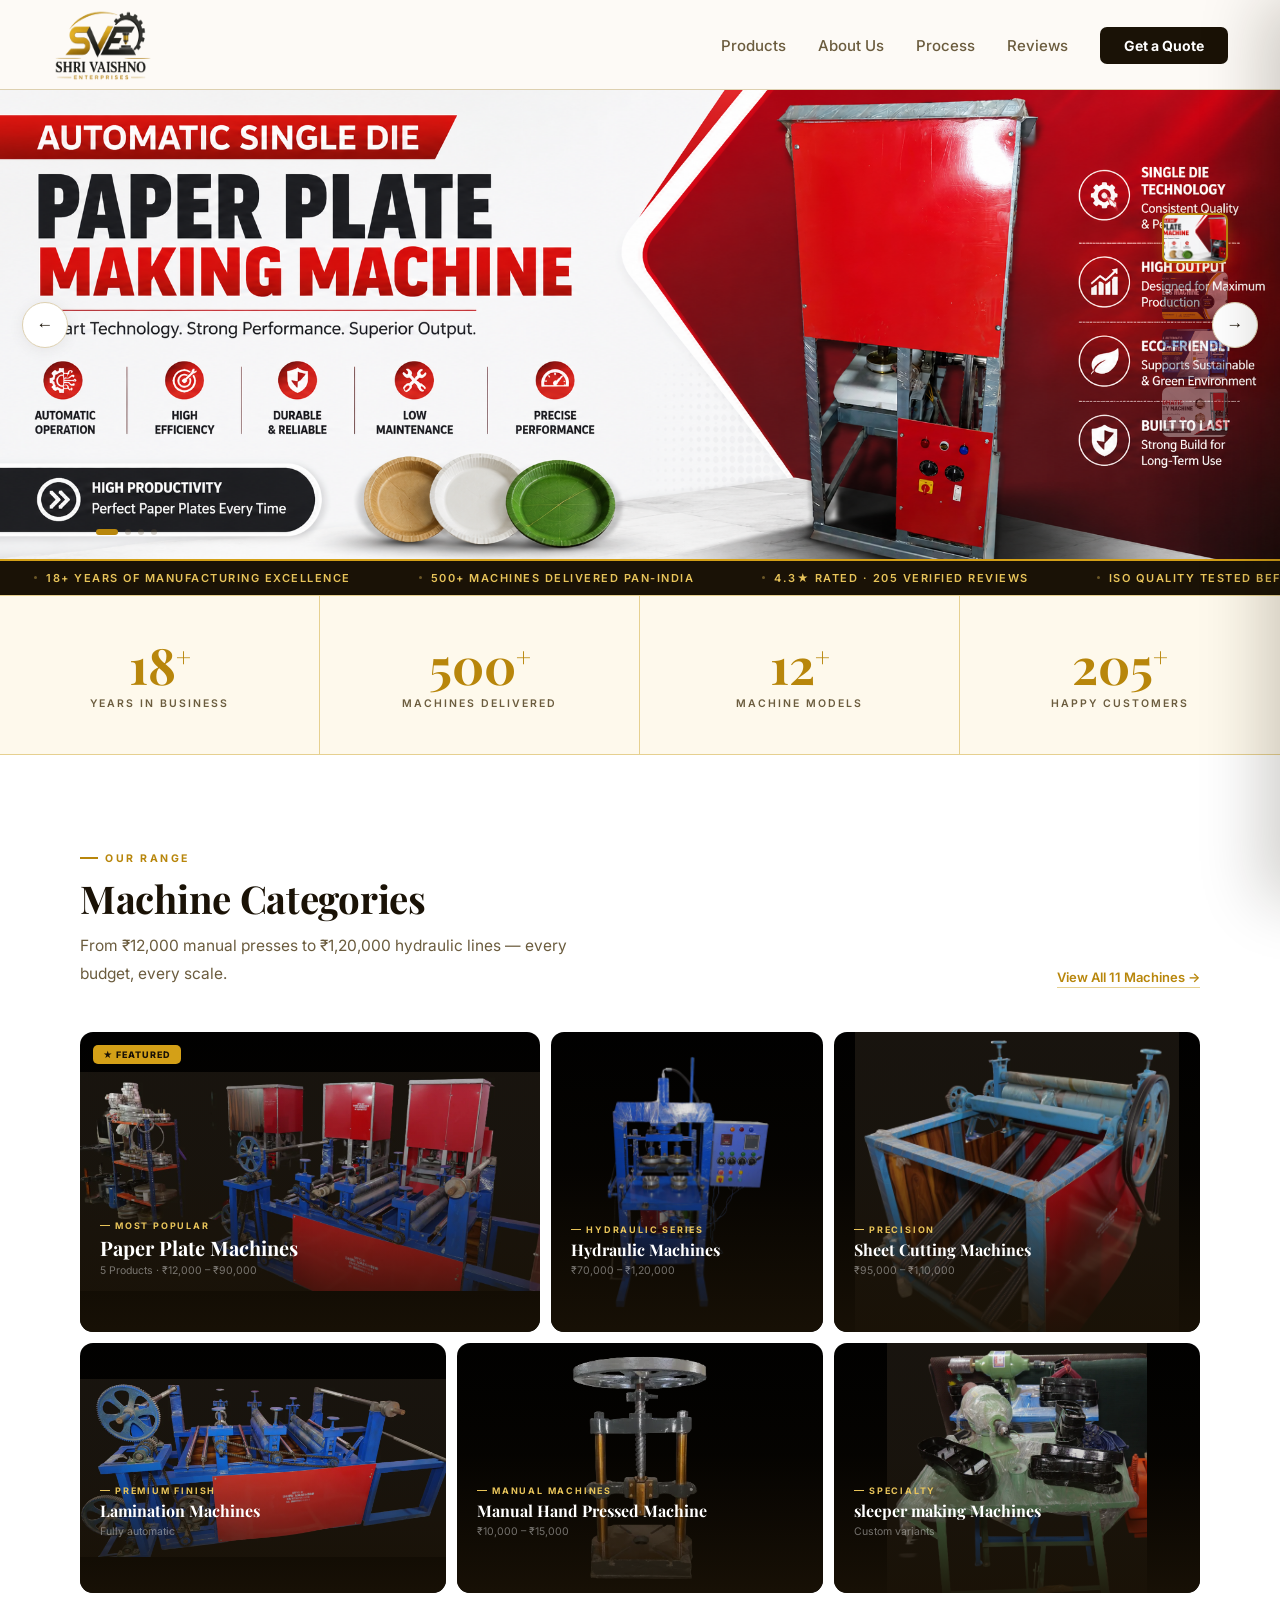
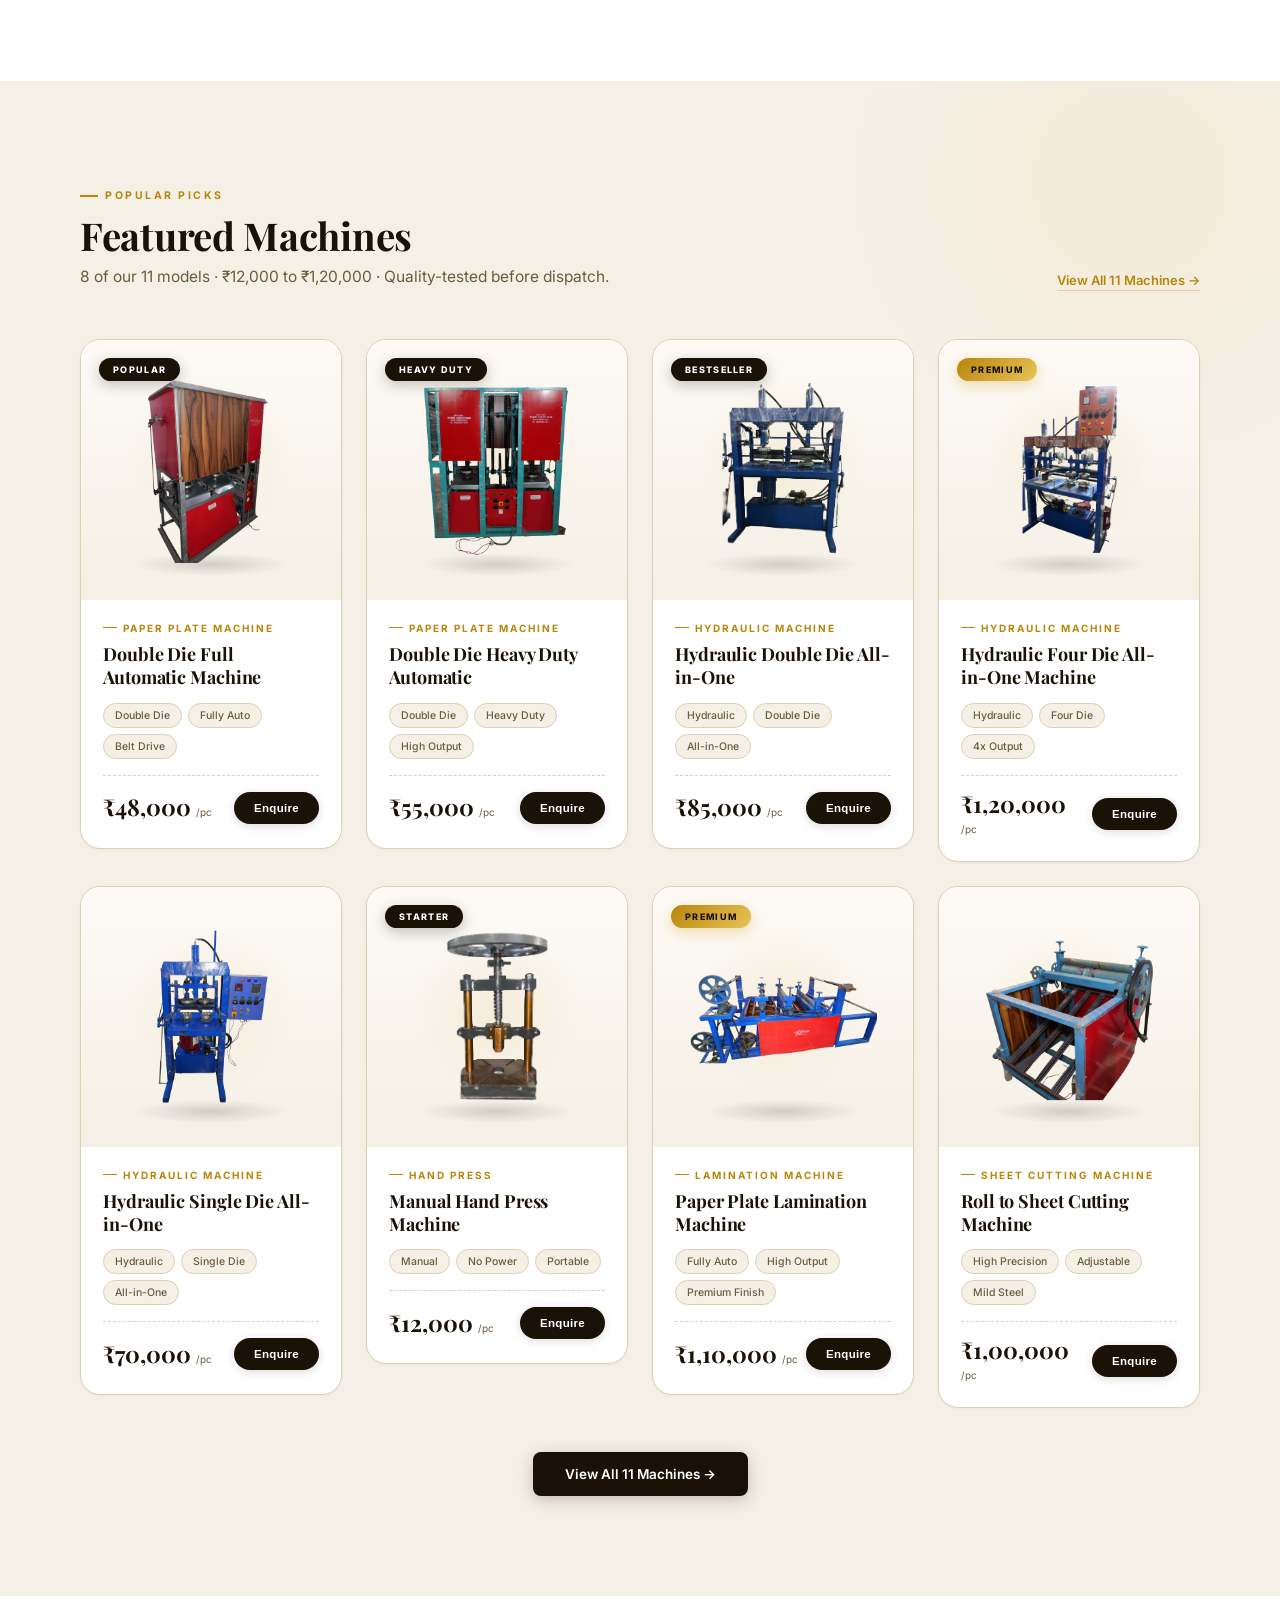
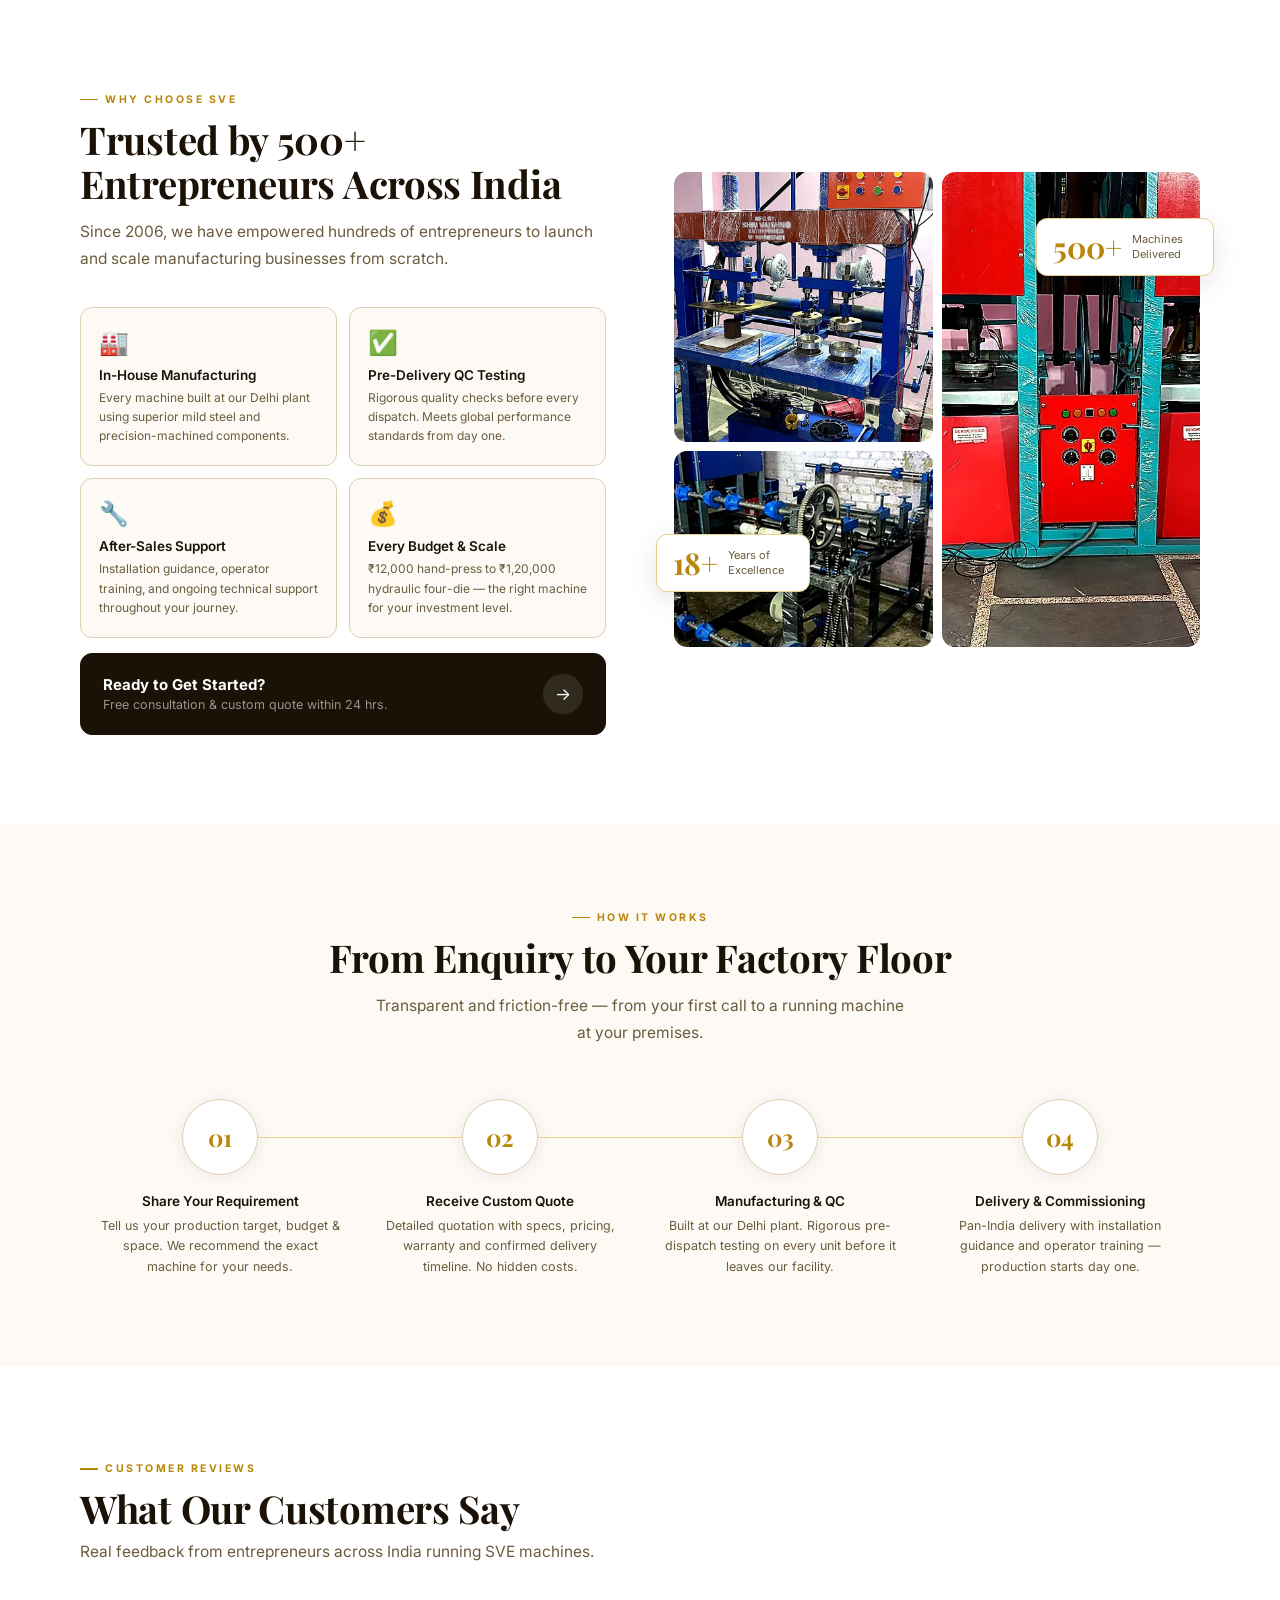
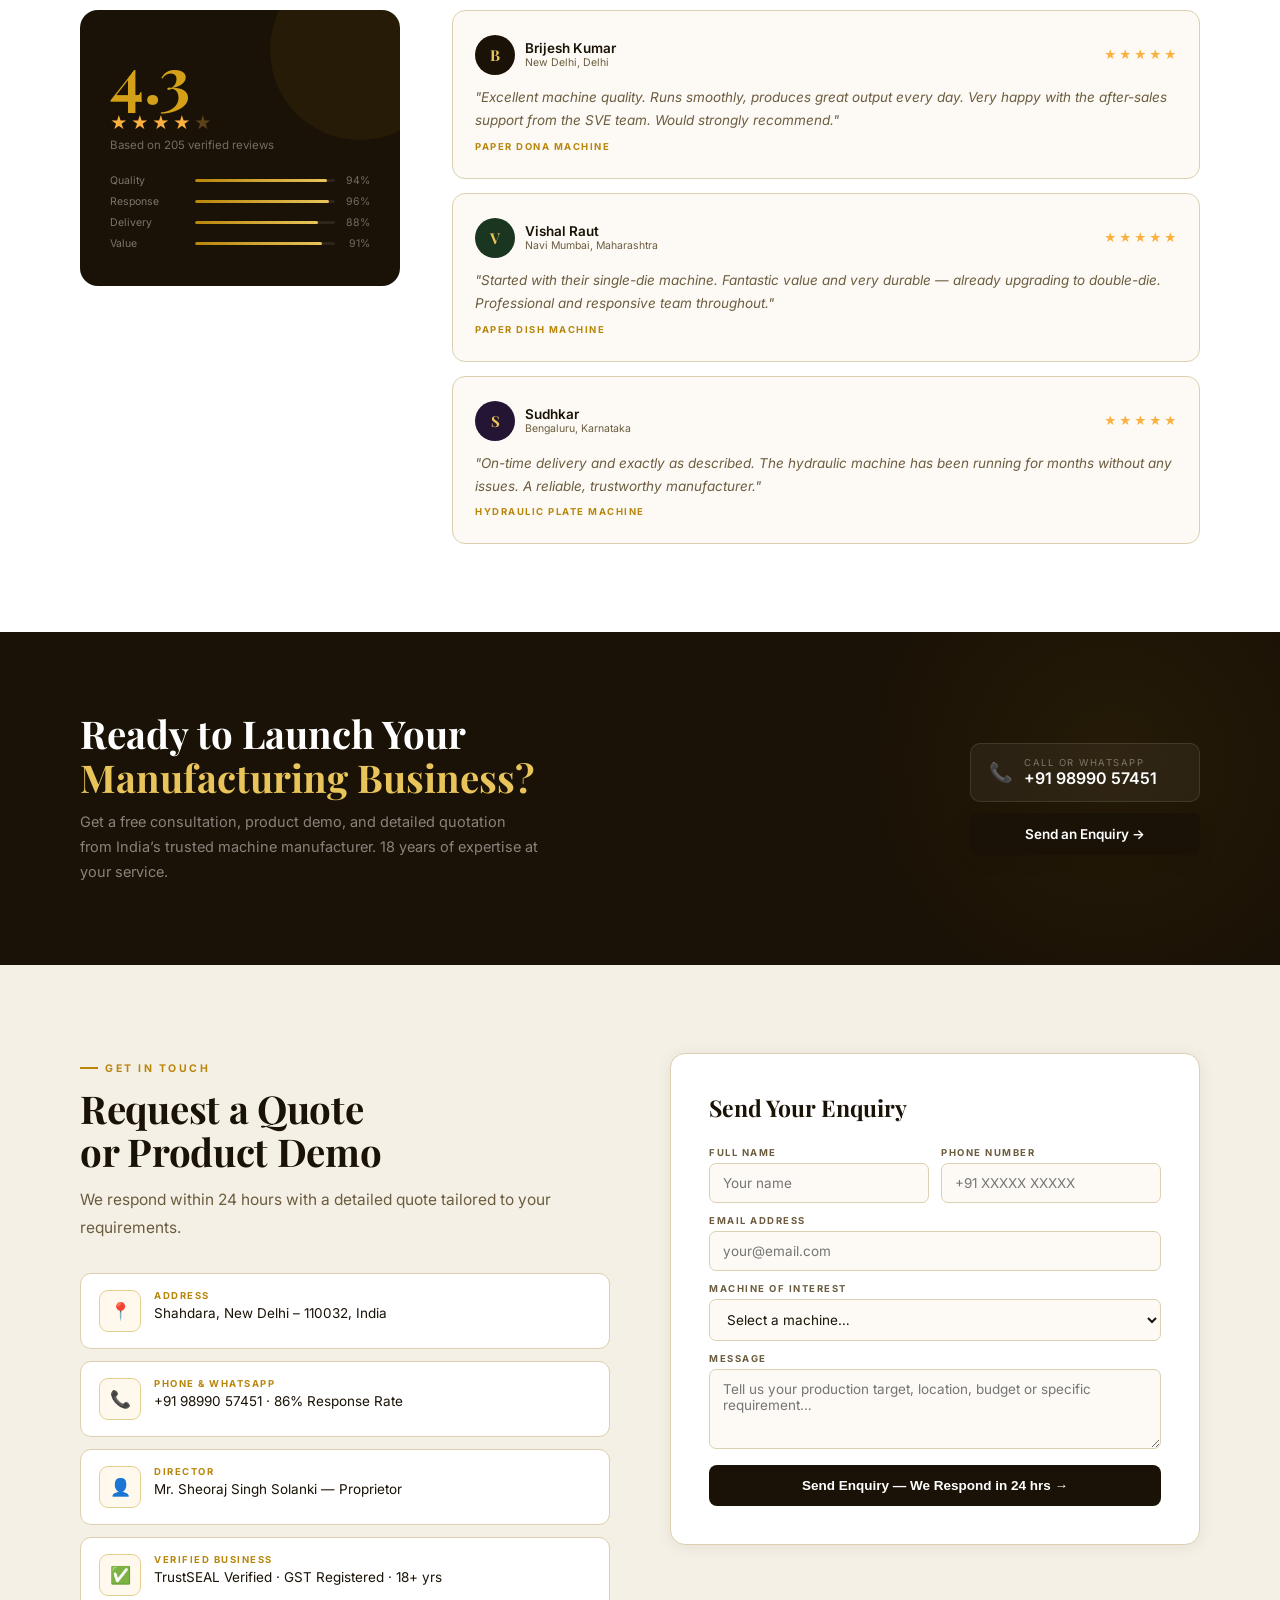
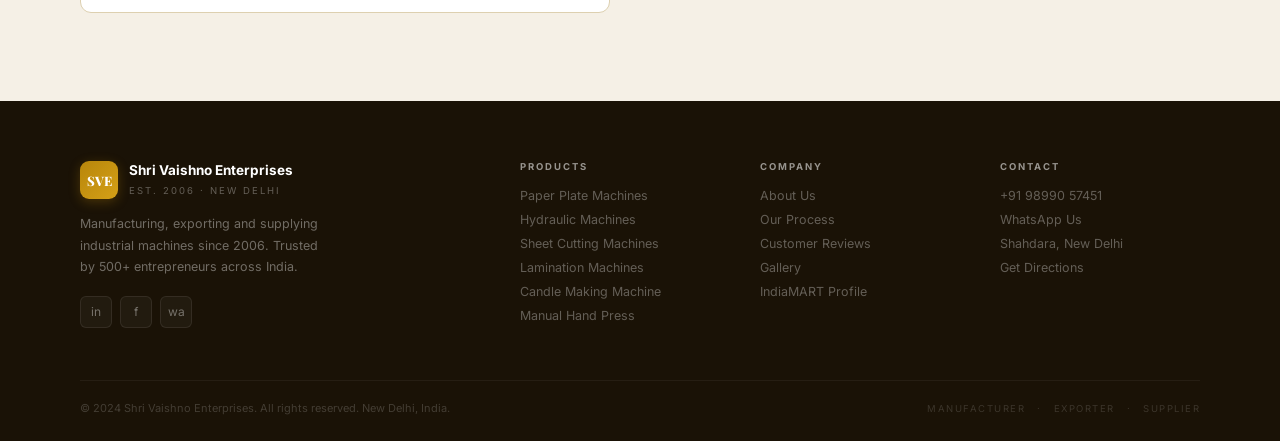
==== commit af6e1998: "update the hero carousel section" ====
--- a/index.html
+++ b/index.html
@@ -73,7 +73,7 @@
     <div class='slide'><div class='sbg' style="background-image:url('images/gallery/banner-double-die-heavy-duty.webp')"></div><div class='sov'></div><div class='sct'><div class='stag'><span class='stagdot'></span><span class='staglbl'>Double Die &middot; Heavy Duty</span></div><h1 class='sh1'>Full Automatic<br><em>Heavy Duty</em><br>Double Die Machine</h1><p class='sdesc'>Built for performance, engineered for durability. Dual die system for smooth operation and high output &mdash; low maintenance, energy efficient, consistent results.</p><div class='spr'><span class='sfrom'>Starting from</span><span class='samt'>&#8377;55,000</span><span class='sunit'>/ piece</span></div><div class='sbtns'><a href='#' class='btnink js-enquire' data-product='Double Die Heavy Duty Automatic Machine' data-price='&#8377;55,000 / piece'>Request Demo</a><a href='#categories' class='btnout'>Learn More</a></div></div></div>
   </div>
   <div class='hstrip' id='hstrip'>
-    <div class='hth on' data-i='0' style="background-image:url('images/gallery/banner-automatic-single-die-paper-plate.webp')"></div>
+    <div class='hth on' data-i='0' style="background-image:url('images/gallery/banner-automatic-single-die-paper-plate.png')"></div>
     <div class='hth' data-i='1' style="background-image:url('images/gallery/banner-manual-hand-press.webp')"></div>
     <div class='hth' data-i='2' style="background-image:url('images/gallery/banner-hydraulic-tile-machine.webp')"></div>
     <div class='hth' data-i='3' style="background-image:url('images/gallery/banner-double-die-heavy-duty.webp')"></div>
--- a/css/style.css
+++ b/css/style.css
@@ -70,13 +70,13 @@
 .mnav-foot{font-size:10px;letter-spacing:1.6px;text-transform:uppercase;color:var(--ink3);text-align:center;padding-top:18px;margin-top:auto;border-top:1px solid var(--cream3)}
 
 /* HERO */
-.hero{height:calc(100vh - 70px);min-height:560px;max-height:800px;position:relative;overflow:hidden}
+.hero{position:relative;overflow:hidden;width:100%;aspect-ratio:1696/624;min-height:400px;max-height:760px;background:linear-gradient(135deg,var(--cream2),var(--cream3))}
 .cwrap{display:flex;height:100%;transition:transform 0.85s cubic-bezier(0.77,0,0.175,1);will-change:transform}
 .slide{min-width:100%;height:100%;position:relative;display:flex;align-items:center}
-.sbg{position:absolute;inset:0;background-size:cover;background-position:center;transition:transform 8s ease}
+.sbg{position:absolute;inset:0;background-size:contain;background-repeat:no-repeat;background-position:center;transition:transform 8s ease}
 .slide.on .sbg{transform:scale(1.05)}
-.sov{position:absolute;inset:0;background:linear-gradient(110deg,rgba(253,250,246,0.97) 28%,rgba(253,250,246,0.78) 58%,rgba(253,250,246,0.15) 100%)}
-.sct{position:relative;z-index:2;padding:0 96px;max-width:660px;opacity:0;transform:translateY(20px);transition:opacity 0.65s 0.25s,transform 0.65s 0.25s}
+.sov{display: none; position:absolute;inset:0;background:linear-gradient(110deg,rgba(253,250,246,0.97) 28%,rgba(253,250,246,0.78) 58%,rgba(253,250,246,0.15) 100%)}
+.sct{display: none; position:relative;z-index:2;padding:0 96px;max-width:660px;opacity:0;transform:translateY(20px);transition:opacity 0.65s 0.25s,transform 0.65s 0.25s}
 .slide.on .sct{opacity:1;transform:translateY(0)}
 .stag{display:inline-flex;align-items:center;gap:7px;background:var(--gold-bg);border:1px solid var(--gold-bd);border-radius:100px;padding:5px 14px 5px 9px;margin-bottom:18px}
 .stagdot{width:6px;height:6px;border-radius:50%;background:var(--gold2);animation:blink 2s infinite}
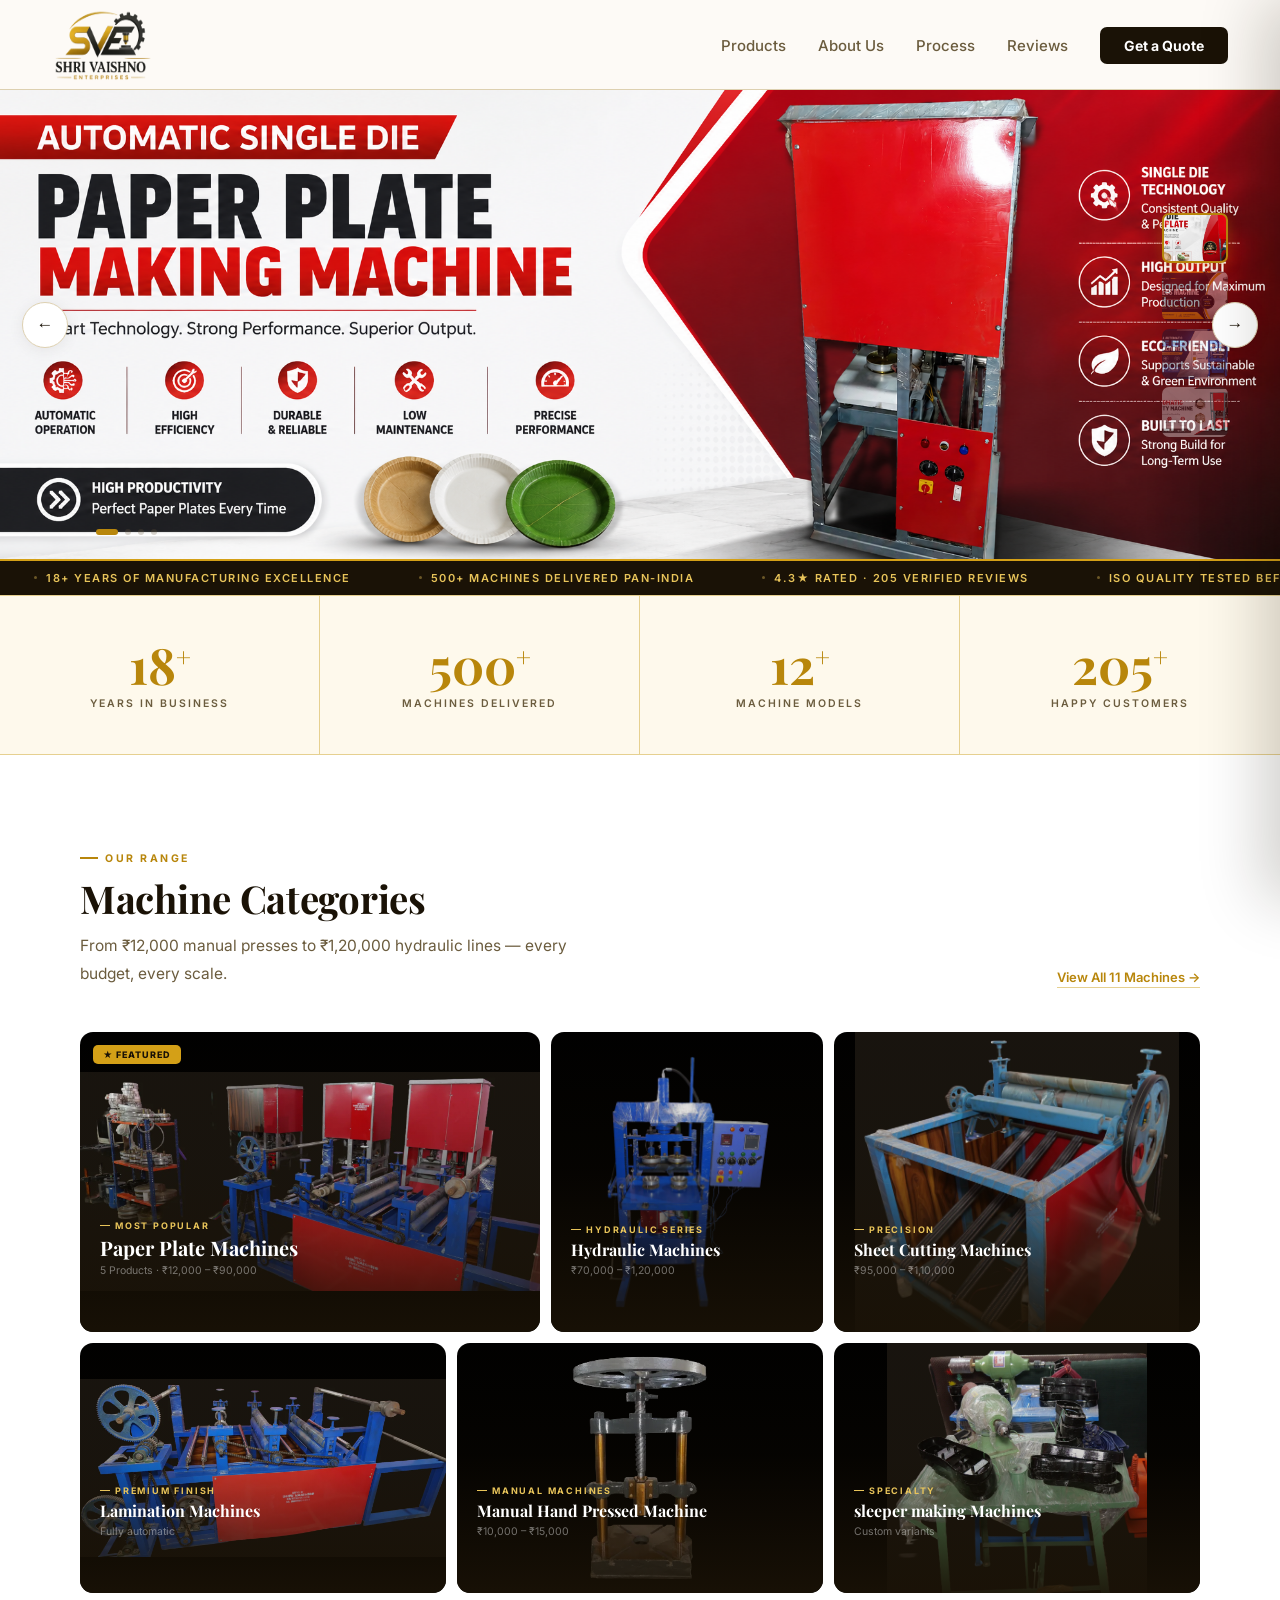
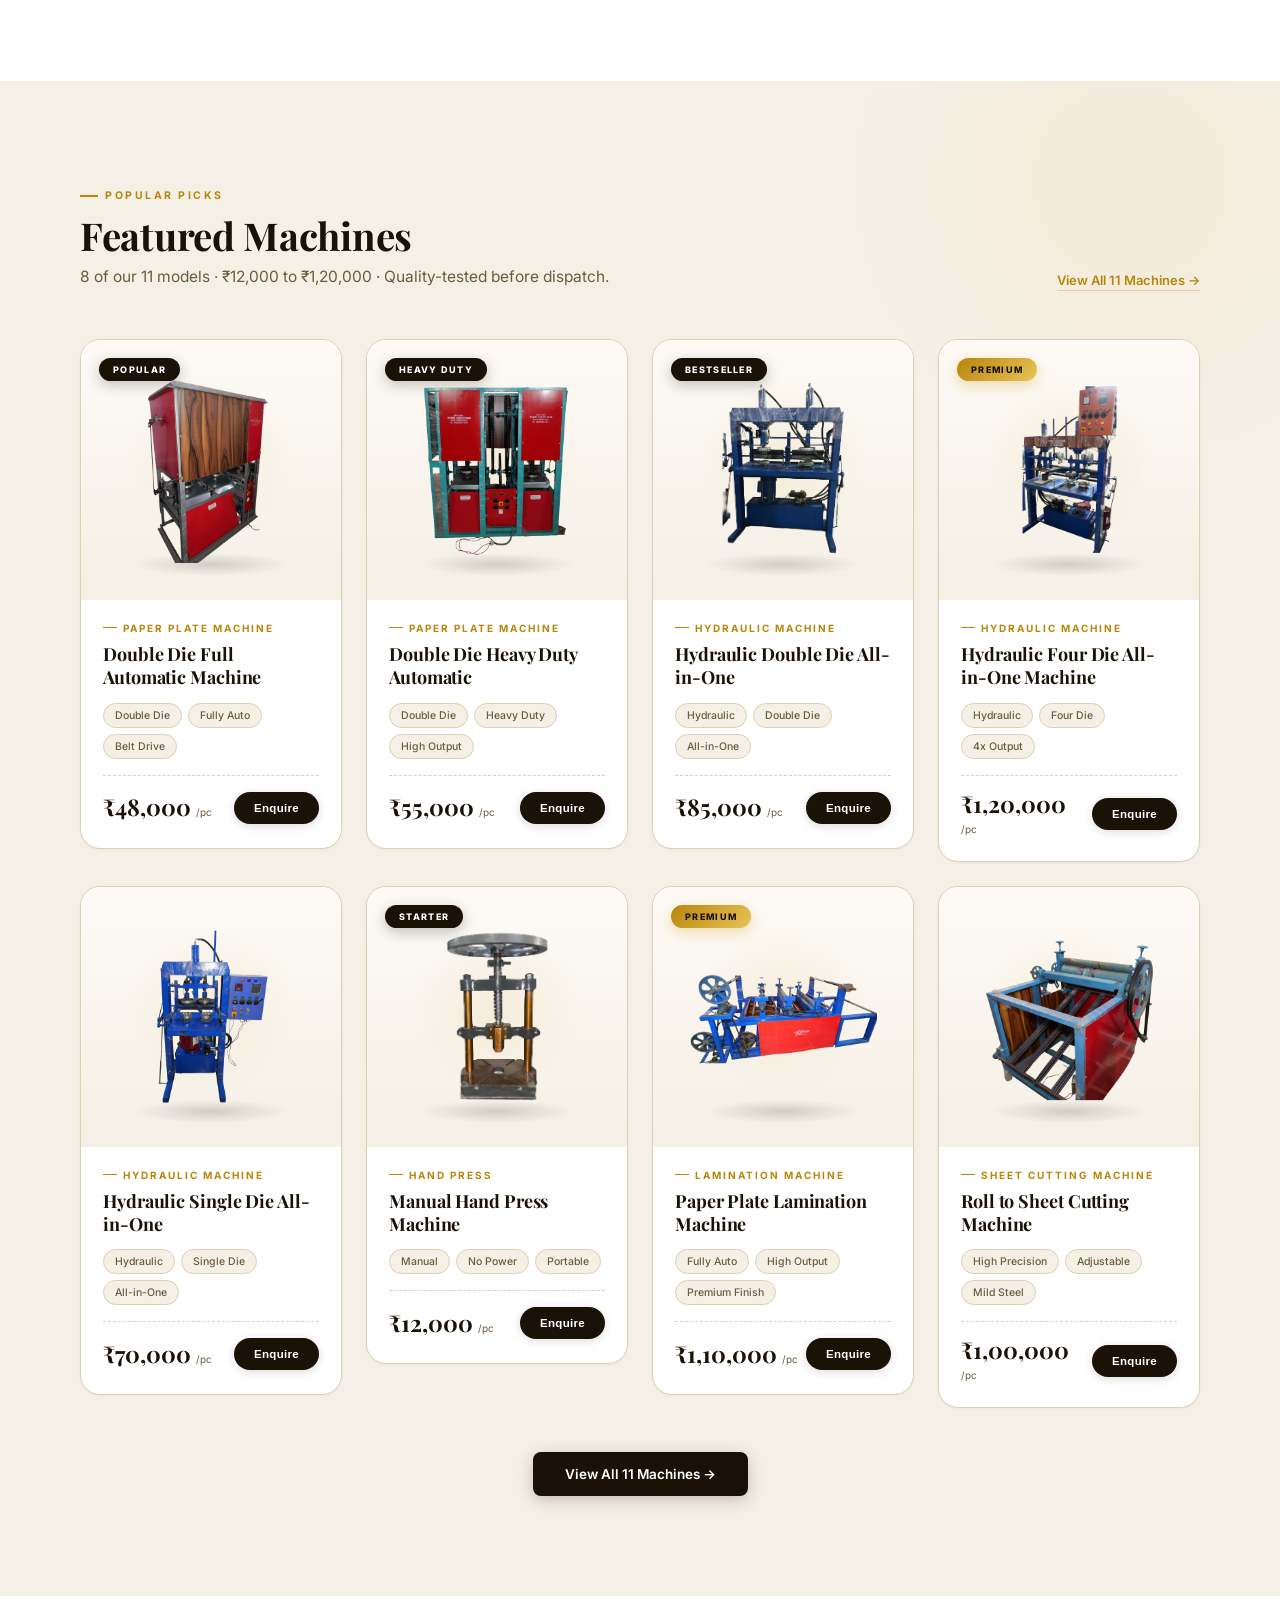
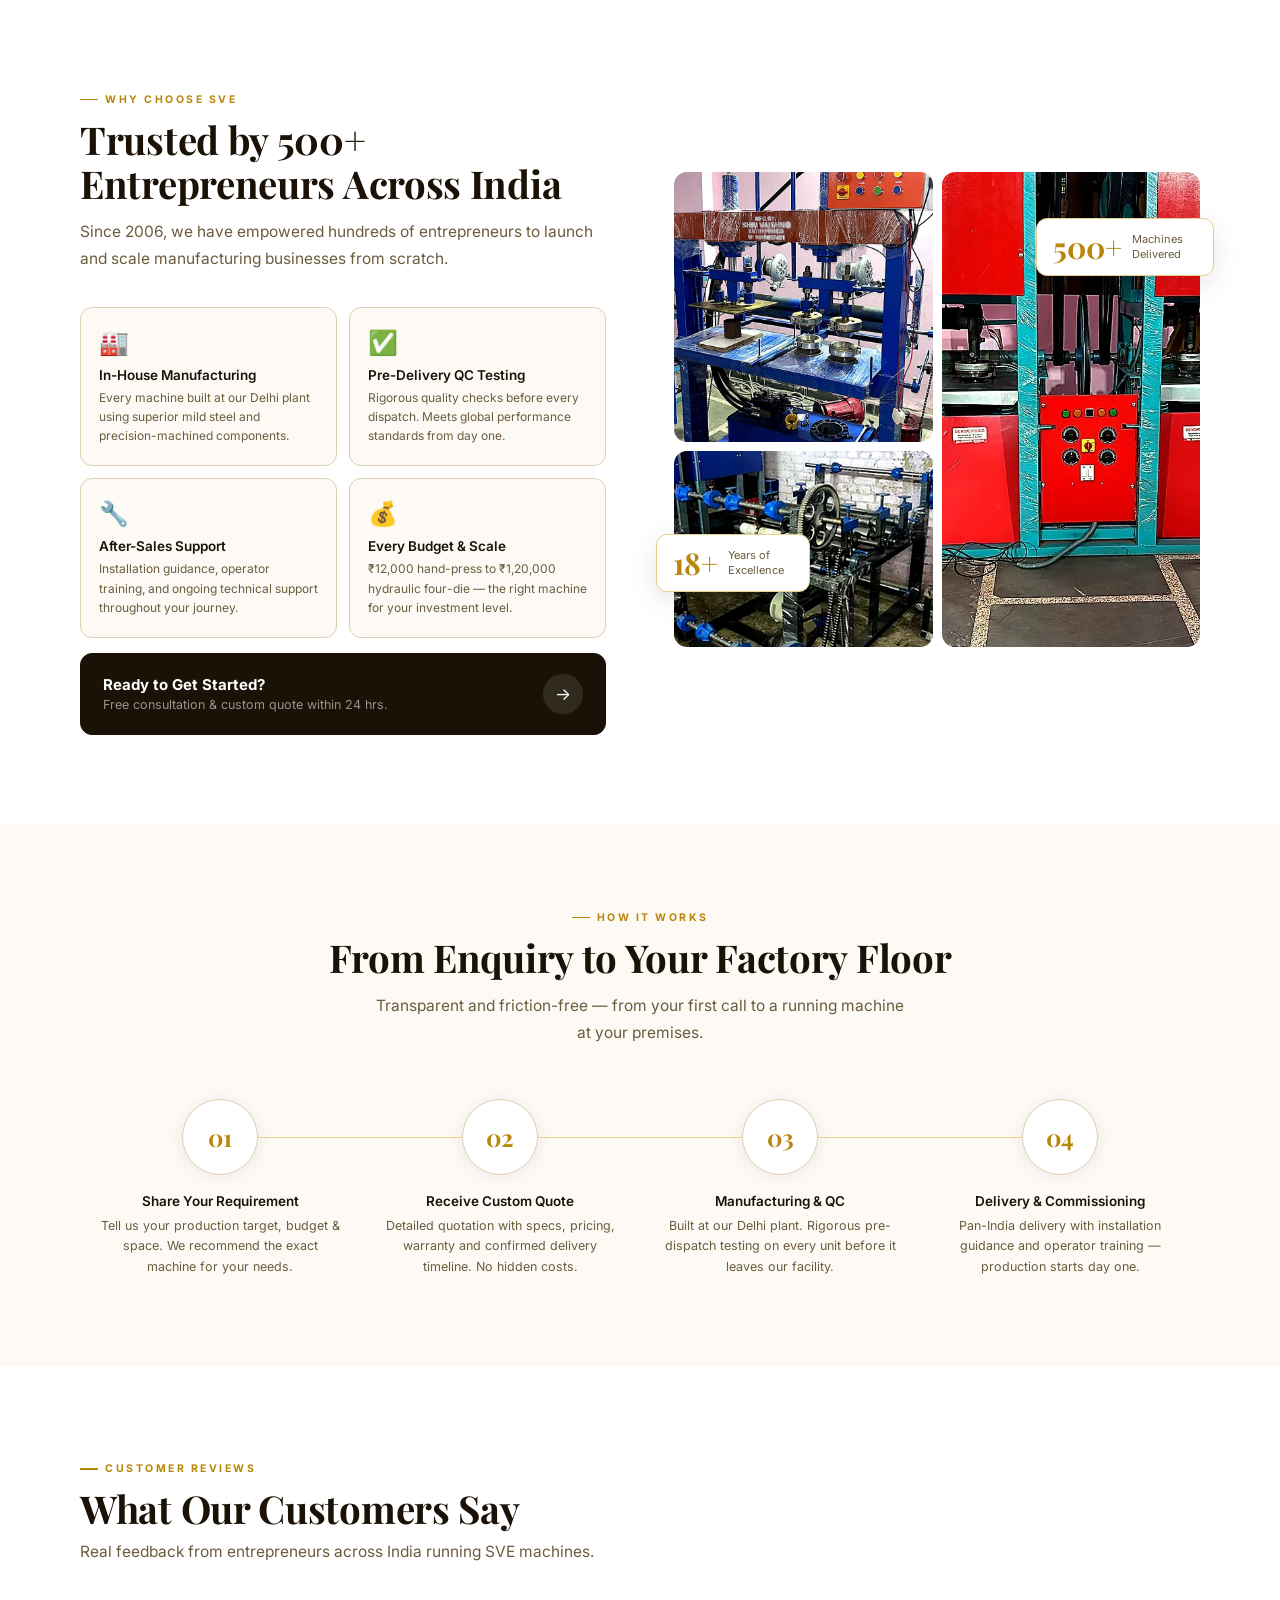
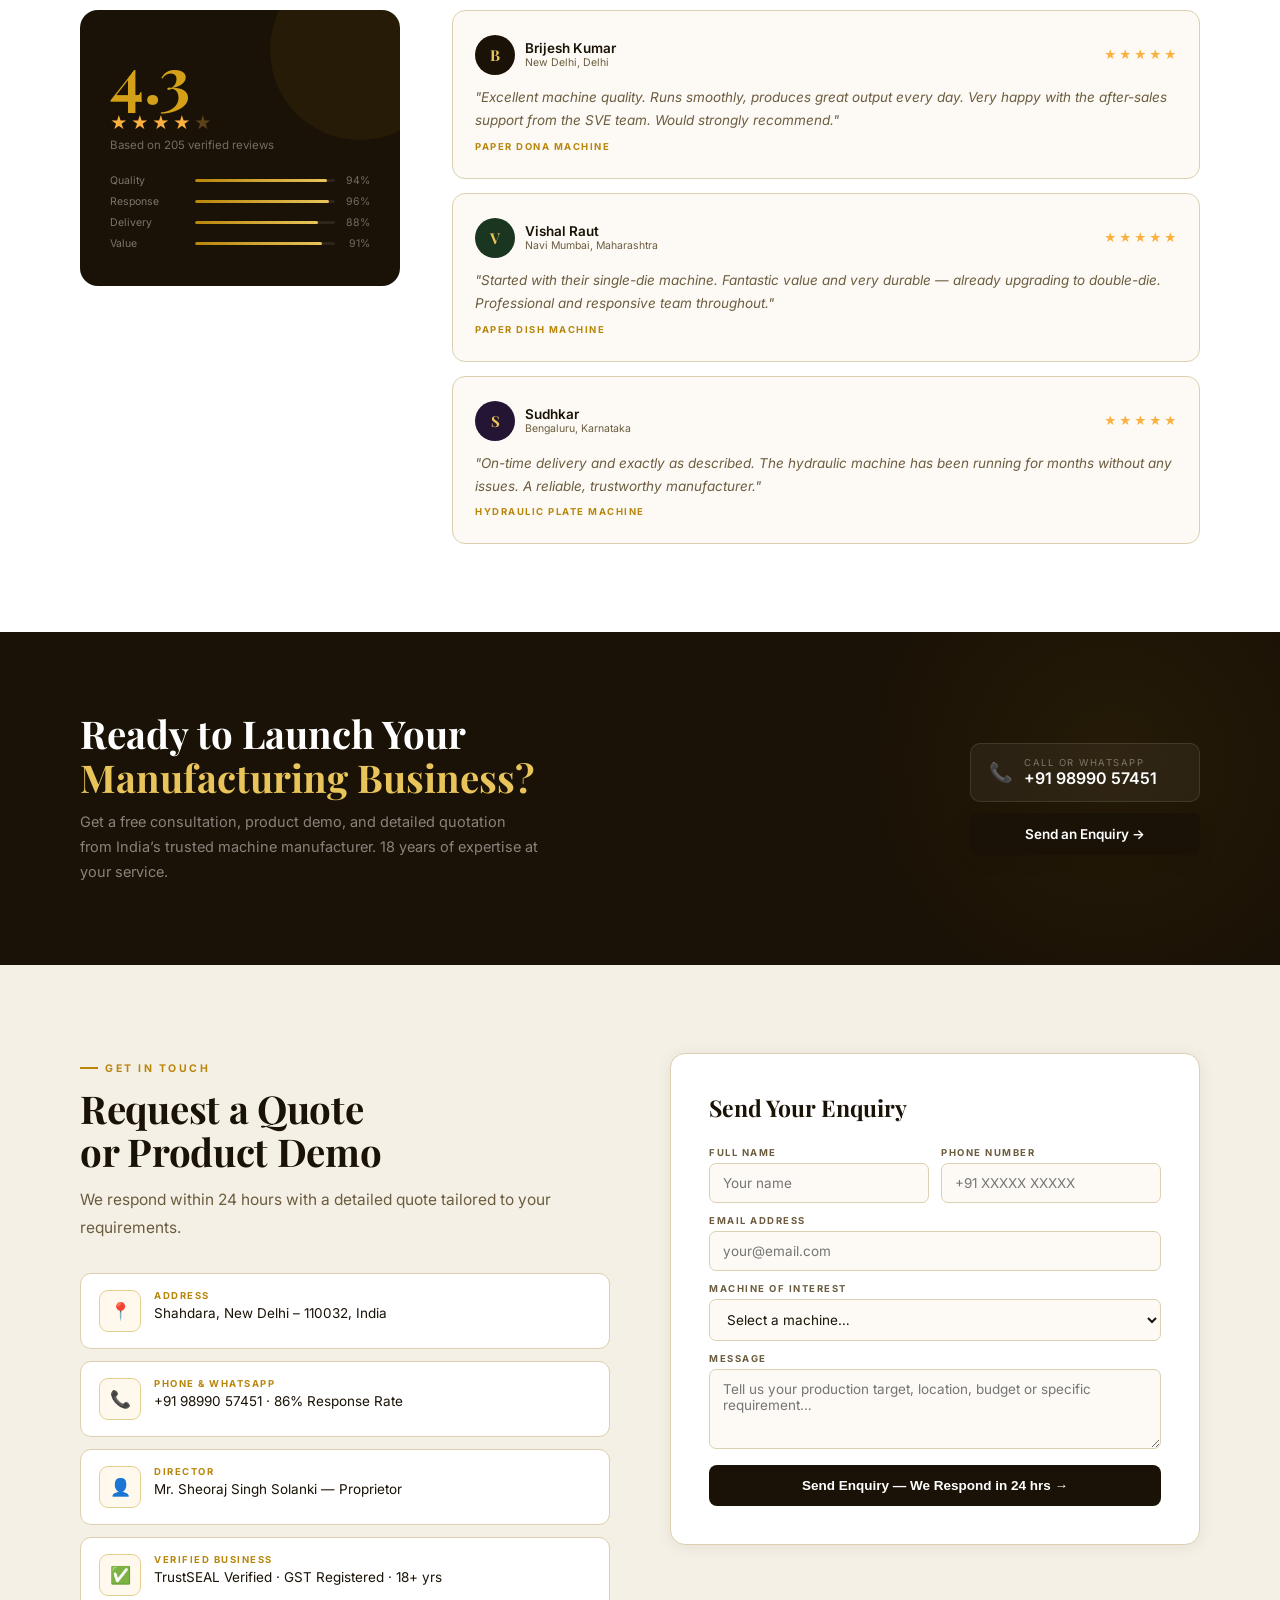
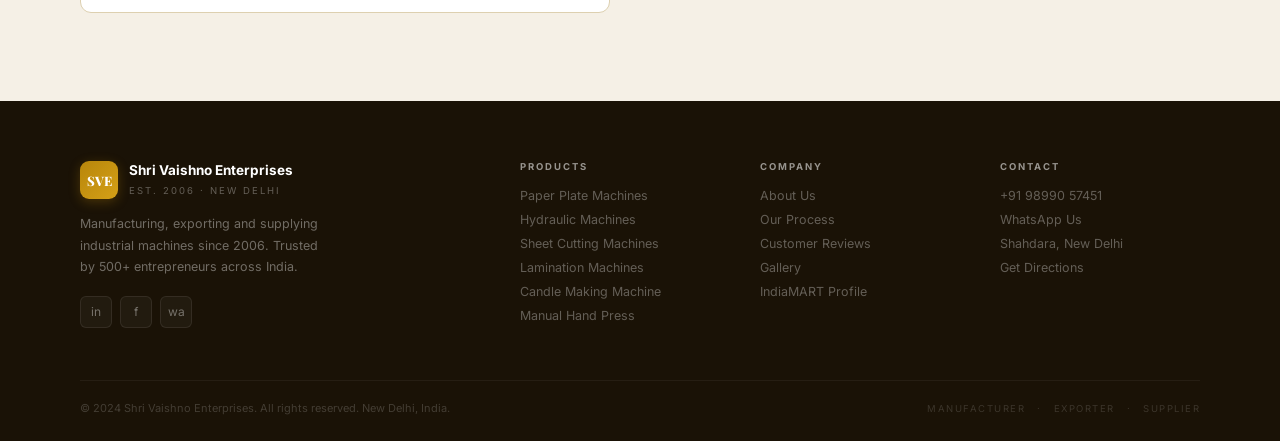
==== commit c677fa61: "updated the banners of the hero section" ====
--- a/index.html
+++ b/index.html
@@ -67,13 +67,13 @@
 
 <div class='hero'>
   <div class='cwrap' id='cw'>
-    <div class='slide on'><div class='sbg' style="background-image:url('images/gallery/banner-automatic-single-die-paper-plate.png')"></div><div class='sov'></div><div class='sct'><div class='stag'><span class='stagdot'></span><span class='staglbl'>Bestselling Machine</span></div><h1 class='sh1'>Automatic Single Die<br><em>Paper Plate</em><br>Making Machine</h1><p class='sdesc'>High performance, energy efficient &amp; user friendly &mdash; the perfect solution for quality paper plate production. Strong build, low maintenance, continuous operation.</p><div class='spr'><span class='sfrom'>Starting from</span><span class='samt'>&#8377;25,000</span><span class='sunit'>/ piece</span></div><div class='sbtns'><a href='#' class='btnink js-enquire' data-product='Automatic Single Die Paper Plate Making Machine' data-price='&#8377;25,000 / piece'>Enquire Now</a><a href='#categories' class='btnout'>Explore Range</a></div></div></div>
-    <div class='slide'><div class='sbg' style="background-image:url('images/gallery/banner-manual-hand-press.webp')"></div><div class='sov'></div><div class='sct'><div class='stag'><span class='stagdot'></span><span class='staglbl'>Entry Level &middot; No Power Needed</span></div><h1 class='sh1'>Manual Hand Press<br><em>Machine</em></h1><p class='sdesc'>Engineered for precision pressing and reliable performance. Heavy duty construction, simple to operate, built to last &mdash; the stronger press for better results.</p><div class='spr'><span class='sfrom'>Starting from</span><span class='samt'>&#8377;12,000</span><span class='sunit'>/ piece</span></div><div class='sbtns'><a href='#' class='btnink js-enquire' data-product='Manual Hand Press Machine' data-price='&#8377;12,000 / piece'>Enquire Now</a><a href='#categories' class='btnout'>See All Models</a></div></div></div>
-    <div class='slide'><div class='sbg' style="background-image:url('images/gallery/banner-hydraulic-tile-machine.webp')"></div><div class='sov'></div><div class='sct'><div class='stag'><span class='stagdot'></span><span class='staglbl'>Precision Engineered</span></div><h1 class='sh1'>Hydraulic Full Automatic<br><em>Single Die Tile</em><br>Machine</h1><p class='sdesc'>Powerfully automated hydraulic pressing ideal for interlocking tiles, paver blocks, chequered tiles &amp; pathway tiles. High production, energy efficient, easy to maintain.</p><div class='spr'><span class='sfrom'>Starting from</span><span class='samt'>Price on Request</span></div><div class='sbtns'><a href='#' class='btnink js-enquire' data-product='Hydraulic Full Automatic Single Die Tile Machine' data-price='Price on Request'>Get a Quote</a><a href='#categories' class='btnout'>View Specs</a></div></div></div>
-    <div class='slide'><div class='sbg' style="background-image:url('images/gallery/banner-double-die-heavy-duty.webp')"></div><div class='sov'></div><div class='sct'><div class='stag'><span class='stagdot'></span><span class='staglbl'>Double Die &middot; Heavy Duty</span></div><h1 class='sh1'>Full Automatic<br><em>Heavy Duty</em><br>Double Die Machine</h1><p class='sdesc'>Built for performance, engineered for durability. Dual die system for smooth operation and high output &mdash; low maintenance, energy efficient, consistent results.</p><div class='spr'><span class='sfrom'>Starting from</span><span class='samt'>&#8377;55,000</span><span class='sunit'>/ piece</span></div><div class='sbtns'><a href='#' class='btnink js-enquire' data-product='Double Die Heavy Duty Automatic Machine' data-price='&#8377;55,000 / piece'>Request Demo</a><a href='#categories' class='btnout'>Learn More</a></div></div></div>
+    <div class='slide on'><div class='sbg' style="background-image:url('images/gallery/banner-automatic-single-die-paper-plate.png')"></div></div>
+    <div class='slide'><div class='sbg' style="background-image:url('images/gallery/banner-manual-hand-press.webp')"></div></div>
+    <div class='slide'><div class='sbg' style="background-image:url('images/gallery/banner-hydraulic-tile-machine.webp')"></div></div>
+    <div class='slide'><div class='sbg' style="background-image:url('images/gallery/banner-double-die-heavy-duty.webp')"></div></div>
   </div>
   <div class='hstrip' id='hstrip'>
-    <div class='hth on' data-i='0' style="background-image:url('images/gallery/banner-automatic-single-die-paper-plate.png')"></div>
+    <div class='hth on' data-i='0' style="background-image:url('images/gallery/banner-automatic-single-die-paper-plate.webp')"></div>
     <div class='hth' data-i='1' style="background-image:url('images/gallery/banner-manual-hand-press.webp')"></div>
     <div class='hth' data-i='2' style="background-image:url('images/gallery/banner-hydraulic-tile-machine.webp')"></div>
     <div class='hth' data-i='3' style="background-image:url('images/gallery/banner-double-die-heavy-duty.webp')"></div>
--- a/css/style.css
+++ b/css/style.css
@@ -70,13 +70,13 @@
 .mnav-foot{font-size:10px;letter-spacing:1.6px;text-transform:uppercase;color:var(--ink3);text-align:center;padding-top:18px;margin-top:auto;border-top:1px solid var(--cream3)}
 
 /* HERO */
-.hero{position:relative;overflow:hidden;width:100%;aspect-ratio:1696/624;min-height:400px;max-height:760px;background:linear-gradient(135deg,var(--cream2),var(--cream3))}
+.hero{position:relative;overflow:hidden;width:100%;aspect-ratio:1696/624;background:linear-gradient(135deg,var(--cream2),var(--cream3))}
 .cwrap{display:flex;height:100%;transition:transform 0.85s cubic-bezier(0.77,0,0.175,1);will-change:transform}
 .slide{min-width:100%;height:100%;position:relative;display:flex;align-items:center}
 .sbg{position:absolute;inset:0;background-size:contain;background-repeat:no-repeat;background-position:center;transition:transform 8s ease}
 .slide.on .sbg{transform:scale(1.05)}
-.sov{display: none; position:absolute;inset:0;background:linear-gradient(110deg,rgba(253,250,246,0.97) 28%,rgba(253,250,246,0.78) 58%,rgba(253,250,246,0.15) 100%)}
-.sct{display: none; position:relative;z-index:2;padding:0 96px;max-width:660px;opacity:0;transform:translateY(20px);transition:opacity 0.65s 0.25s,transform 0.65s 0.25s}
+.sov{position:absolute;inset:0;background:linear-gradient(110deg,rgba(253,250,246,0.97) 28%,rgba(253,250,246,0.78) 58%,rgba(253,250,246,0.15) 100%)}
+.sct{position:relative;z-index:2;padding:0 96px;max-width:660px;opacity:0;transform:translateY(20px);transition:opacity 0.65s 0.25s,transform 0.65s 0.25s}
 .slide.on .sct{opacity:1;transform:translateY(0)}
 .stag{display:inline-flex;align-items:center;gap:7px;background:var(--gold-bg);border:1px solid var(--gold-bd);border-radius:100px;padding:5px 14px 5px 9px;margin-bottom:18px}
 .stagdot{width:6px;height:6px;border-radius:50%;background:var(--gold2);animation:blink 2s infinite}
@@ -432,6 +432,29 @@
   .carr.nxt{right:70px}
   .sct{padding:0 22px}
   .cdots{left:22px}
+  .stag{margin-bottom:8px;padding:3px 11px 3px 8px}
+  .staglbl{font-size:9px}
+  .sh1{font-size:clamp(18px,4.4vw,30px);margin-bottom:6px;line-height:1.12}
+  .sdesc{font-size:12px;line-height:1.5;margin-bottom:10px;max-width:360px}
+  .spr{margin-bottom:10px}
+  .samt{font-size:20px}
+  .sfrom{font-size:8.5px}
+  .sunit{font-size:9.5px}
+  .sbtns{gap:8px}
+  .sbtns a{padding:9px 16px!important;font-size:12px!important}
+  .carr{width:36px;height:36px}
+}
+@media(max-width:520px){
+  .sdesc{display:none}
+  .sh1{font-size:clamp(15px,4.6vw,22px);margin-bottom:4px}
+  .stag{margin-bottom:5px}
+  .spr{margin-bottom:8px}
+  .samt{font-size:16px}
+}
+@media(max-width:380px){
+  .sh1 br{display:none}
+  .stag,.spr{display:none}
+  .sct{padding:0 16px}
 }
 @media(max-width:600px){
   .pgrid{grid-template-columns:1fr !important}
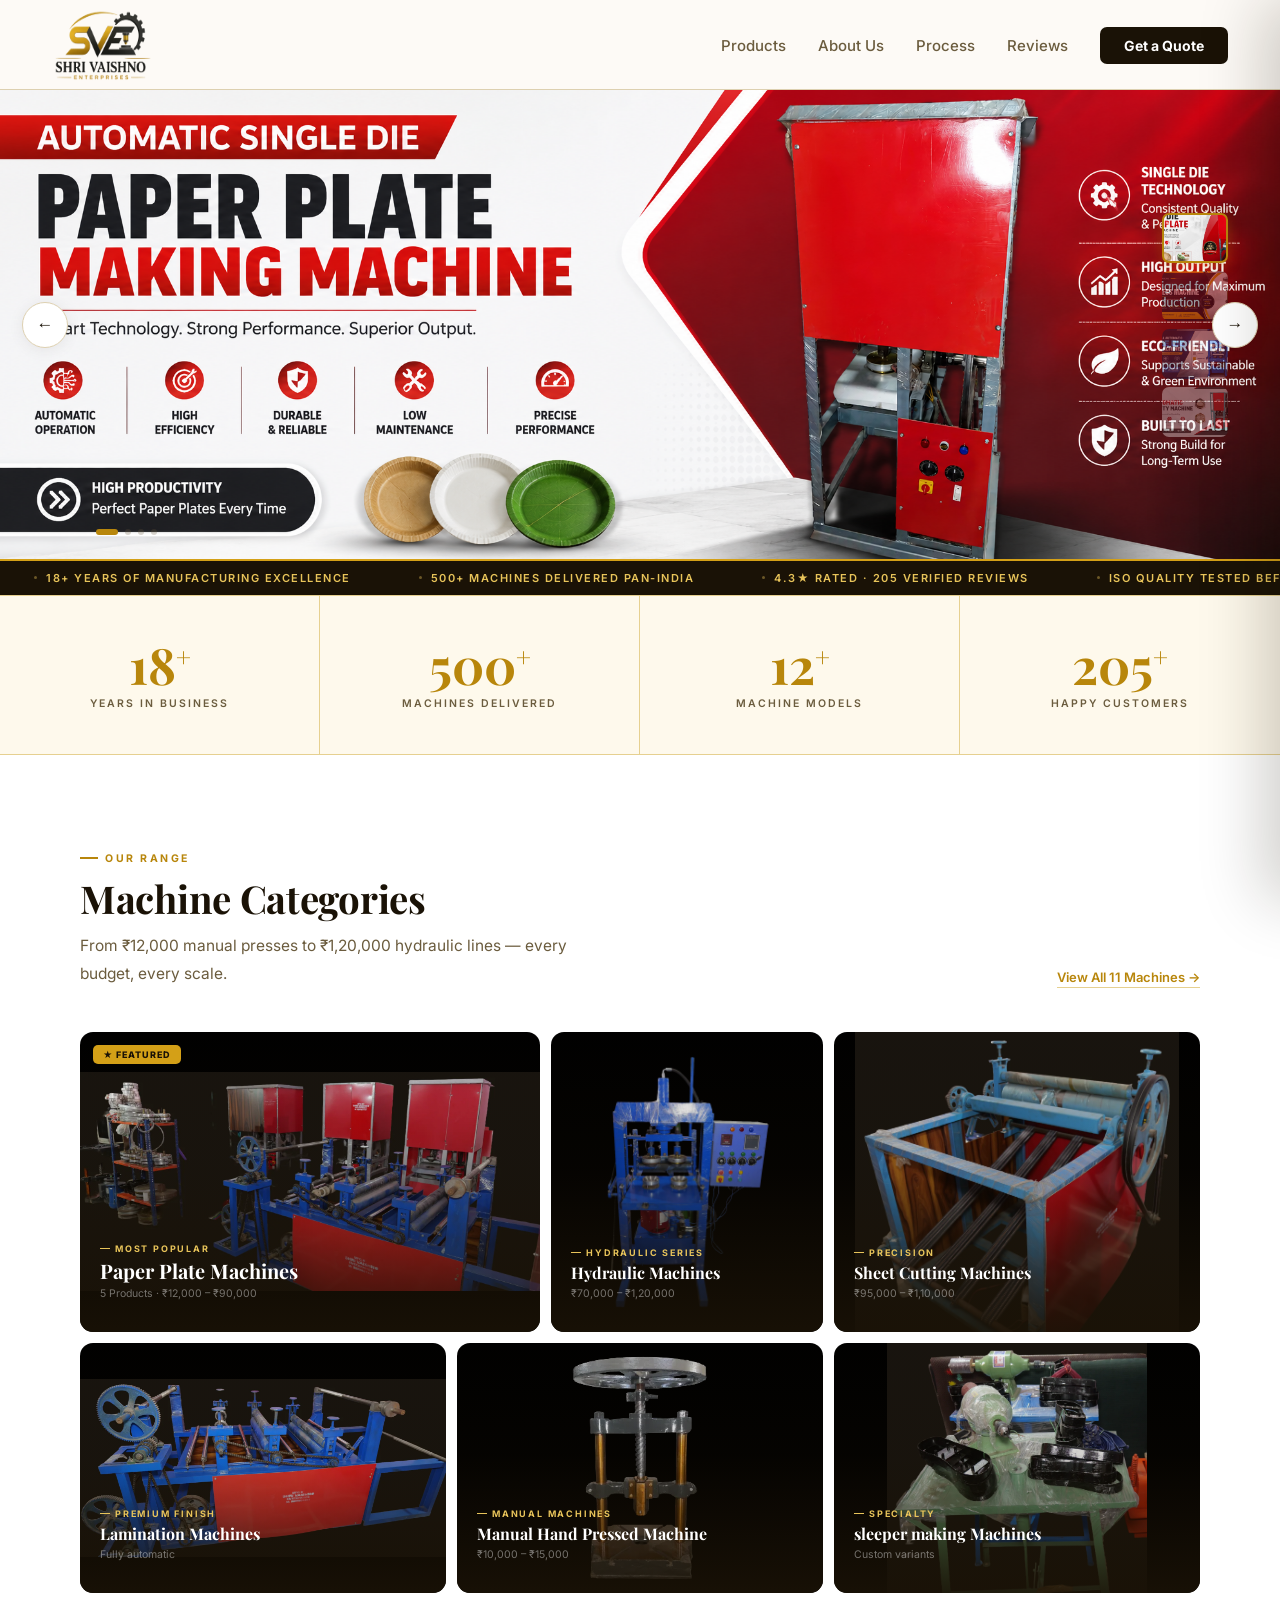
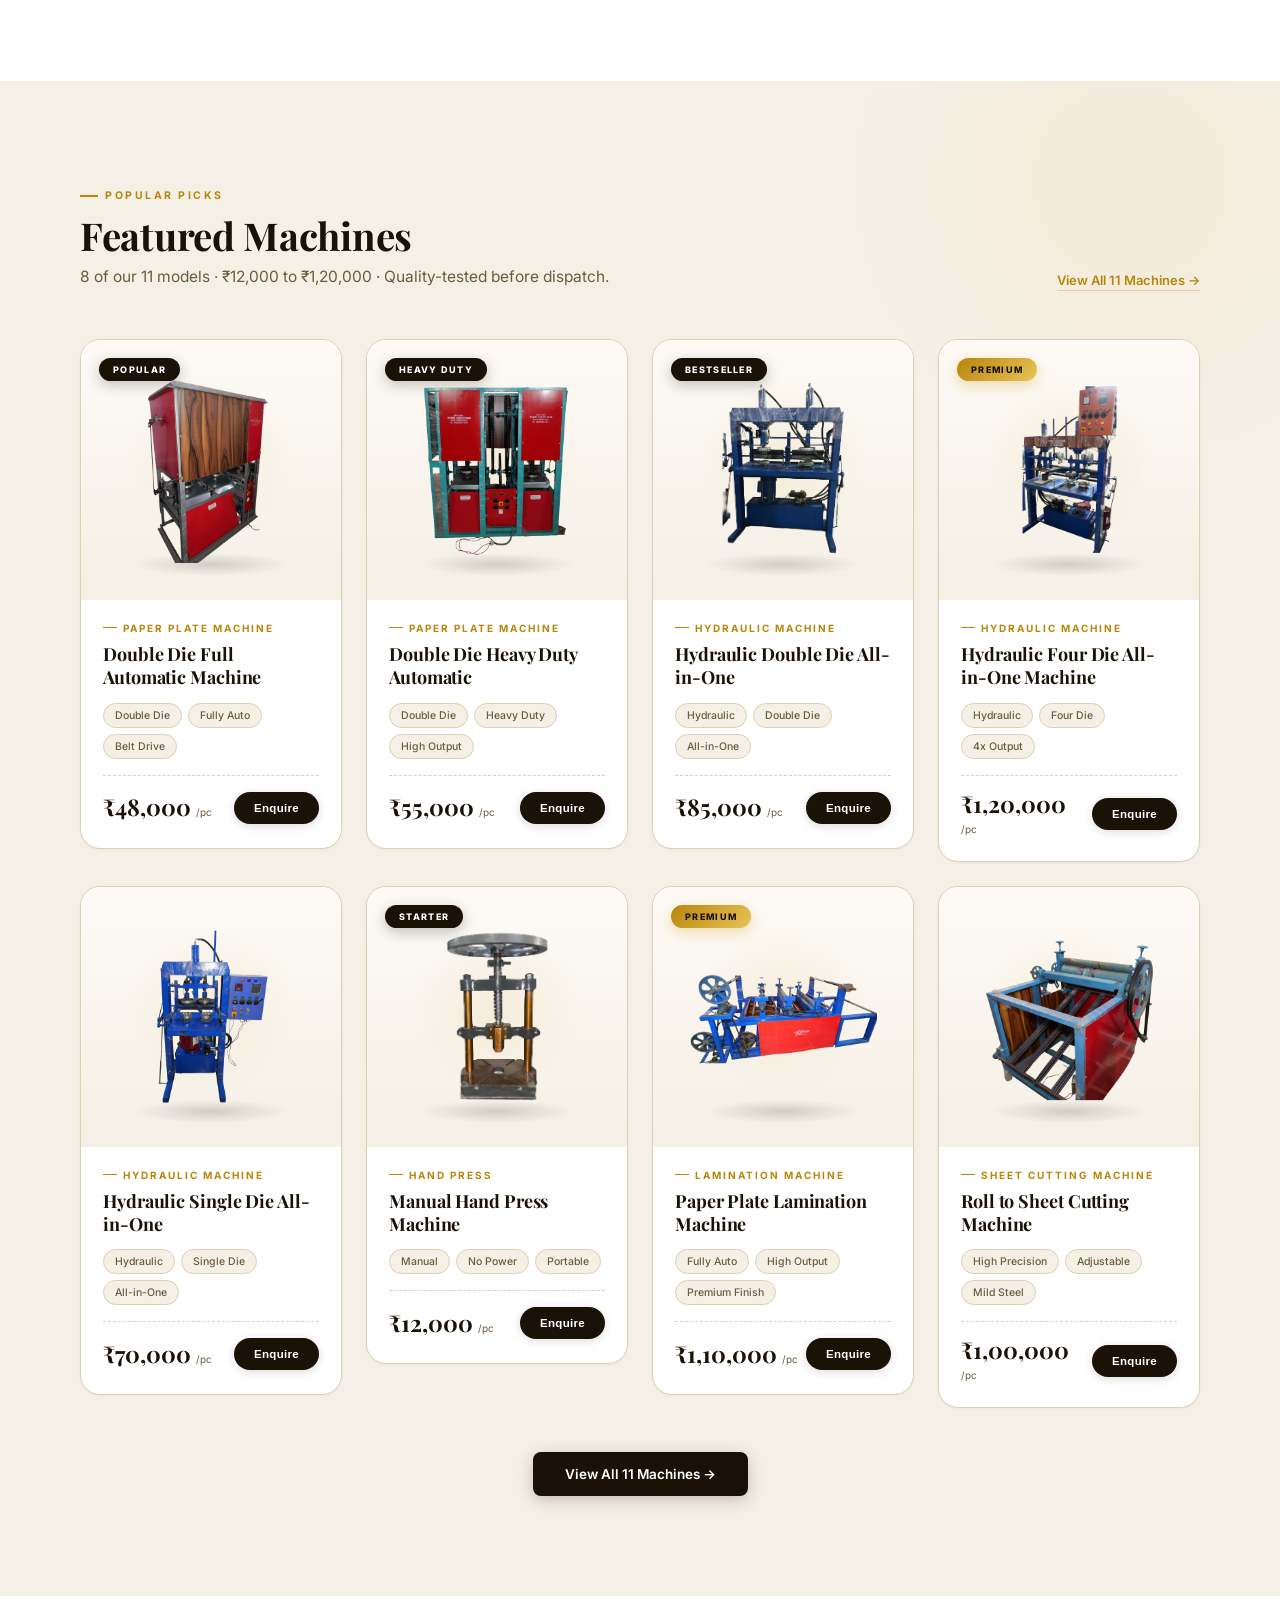
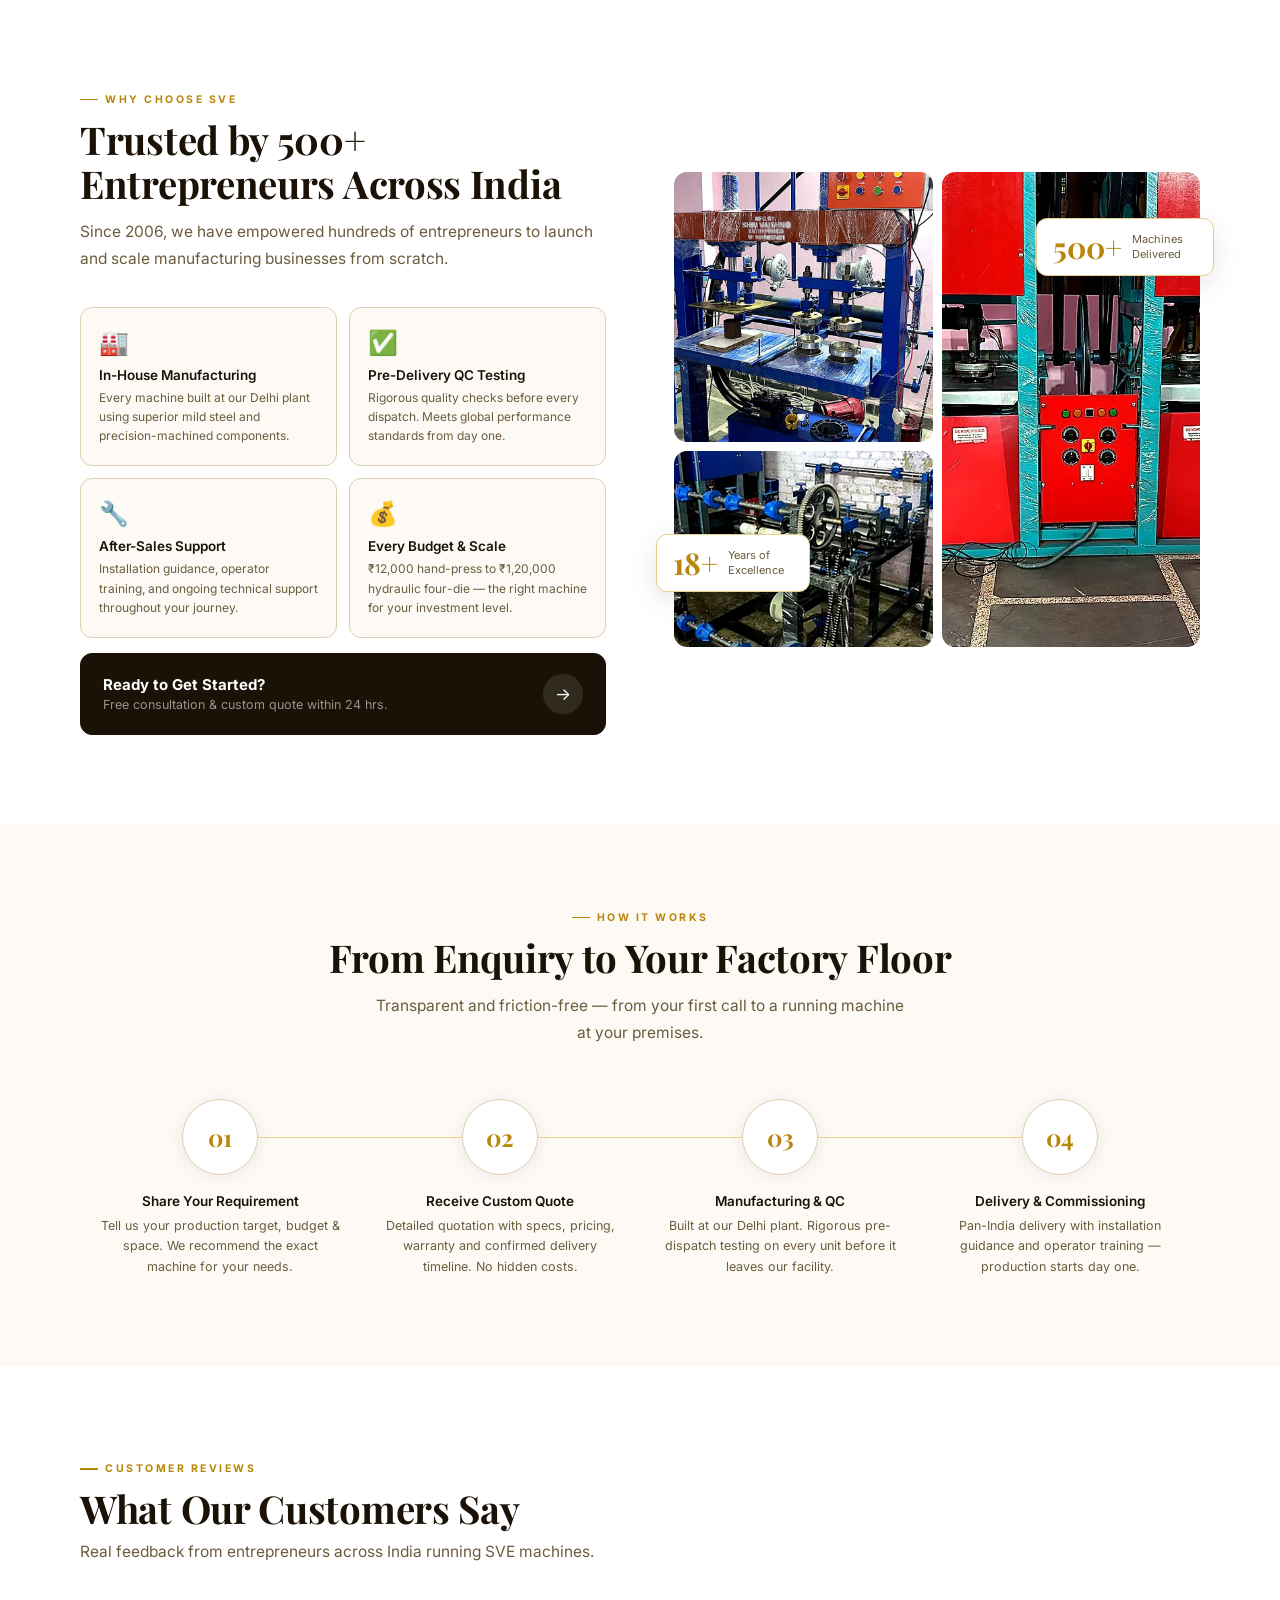
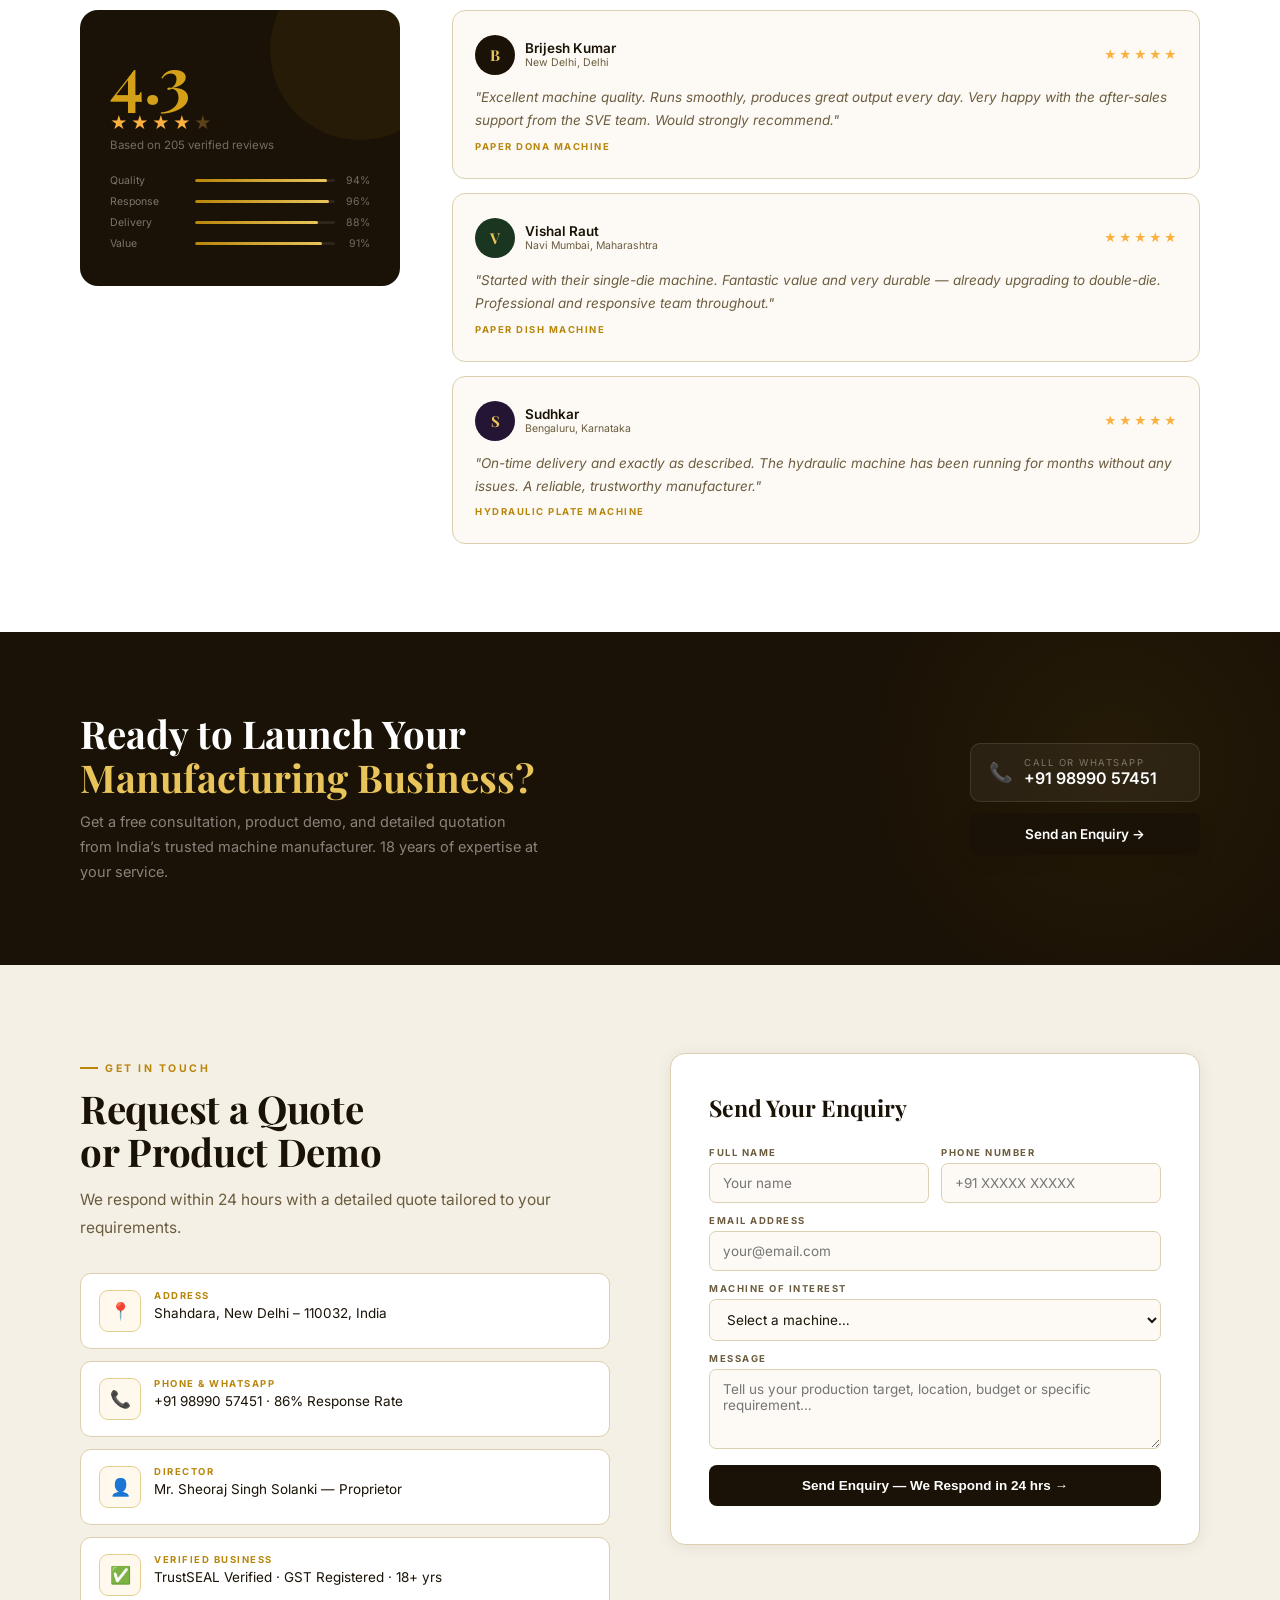
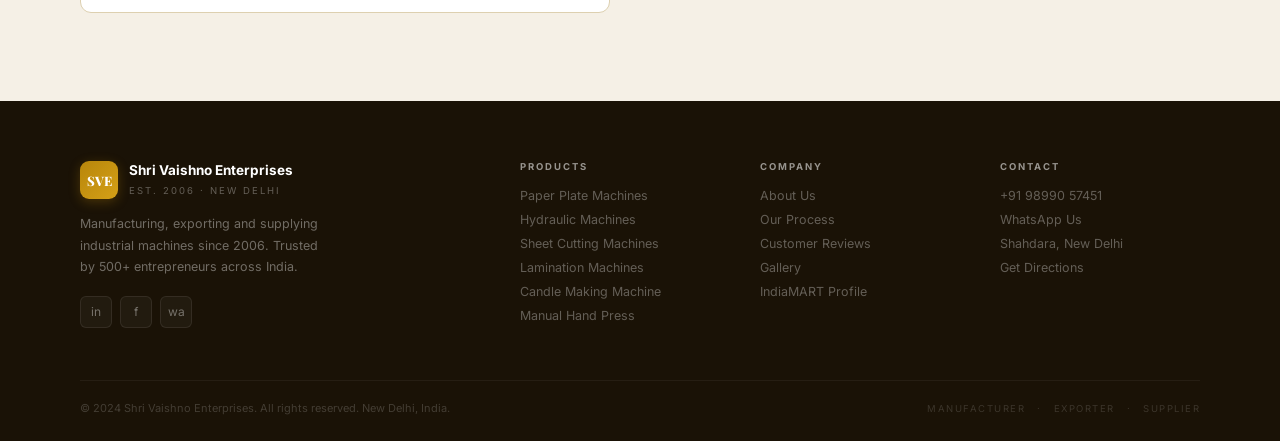
==== commit bbbebdee: "updated the logo redirect feature and removed explore button from the category section" ====
--- a/index.html
+++ b/index.html
@@ -10,7 +10,7 @@
 <body>
 
 <nav id='topnav'>
-  <a href='#' class='nbrand'>
+  <a href='/' class='nbrand'>
     <img src="images/gallery/sve-logo.png" alt="" class="logo-img">
   </a>
   <ul class='nlinks'>
@@ -91,12 +91,12 @@
 <section class='rangesec' id='categories'>
   <div class='rangehd'><div><div class='eyebrow'>Our Range</div><h2 class='sech'>Machine Categories</h2><p class='secp'>From &#8377;12,000 manual presses to &#8377;1,20,000 hydraulic lines &mdash; every budget, every scale.</p></div><a href='products.html' class='rangelnk'>View All 11 Machines &rarr;</a></div>
   <div class='rg'>
-    <div class='rt'><div class='rtimg' style="background-image:url('images/products/complete_setup-tile.webp')"></div><div class='rtvl'></div><div class='rtfeat'>&#9733; Featured</div><div class='rtbody'><div class='rtcat'>Most Popular</div><div class='rtname'>Paper Plate Machines</div><div class='rtmeta'>5 Products &middot; &#8377;12,000 &ndash; &#8377;90,000</div><div class='rtbtn'>Explore &rarr;</div></div></div>
-    <div class='rt'><div class='rtimg' style="background-image:url('images/products/Hydraulic\ Full\ Automatic\ Single\ Die\ Machine.webp')"></div><div class='rtvl'></div><div class='rtbody'><div class='rtcat'>Hydraulic Series</div><div class='rtname'>Hydraulic Machines</div><div class='rtmeta'>&#8377;70,000 &ndash; &#8377;1,20,000</div><div class='rtbtn'>Explore &rarr;</div></div></div>
-    <div class='rt'><div class='rtimg' style="background-image:url('images/products/roll-to-sheet-katting-machine-tile.webp')"></div><div class='rtvl'></div><div class='rtbody'><div class='rtcat'>Precision</div><div class='rtname'>Sheet Cutting Machines</div><div class='rtmeta'>&#8377;95,000 &ndash; &#8377;1,10,000</div><div class='rtbtn'>Explore &rarr;</div></div></div>
-    <div class='rt'><div class='rtimg' style="background-image:url('images/products/lamination-machine1-tile.webp')"></div><div class='rtvl'></div><div class='rtbody'><div class='rtcat'>Premium Finish</div><div class='rtname'>Lamination Machines</div><div class='rtmeta'>Fully automatic</div><div class='rtbtn'>Explore &rarr;</div></div></div>
-    <div class='rt'><div class='rtimg' style="background-image:url('images/products/manual-hand-press.webp')"></div><div class='rtvl'></div><div class='rtbody'><div class='rtcat'>Manual Machines</div><div class='rtname'>Manual Hand Pressed Machine </div><div class='rtmeta'>&#8377;10,000 &ndash; &#8377;15,000</div><div class='rtbtn'>Explore &rarr;</div></div></div>
-    <div class='rt'><div class='rtimg' style="background-image:url('images/products/sleeper-making-machine-tile.webp')"></div><div class='rtvl'></div><div class='rtbody'><div class='rtcat'>Specialty</div><div class='rtname'>sleeper making Machines</div><div class='rtmeta'>Custom variants</div><div class='rtbtn'>Explore &rarr;</div></div></div>
+    <div class='rt'><div class='rtimg' style="background-image:url('images/products/complete_setup-tile.webp')"></div><div class='rtvl'></div><div class='rtfeat'>&#9733; Featured</div><div class='rtbody'><div class='rtcat'>Most Popular</div><div class='rtname'>Paper Plate Machines</div><div class='rtmeta'>5 Products &middot; &#8377;12,000 &ndash; &#8377;90,000</div></div></div>
+    <div class='rt'><div class='rtimg' style="background-image:url('images/products/Hydraulic\ Full\ Automatic\ Single\ Die\ Machine.webp')"></div><div class='rtvl'></div><div class='rtbody'><div class='rtcat'>Hydraulic Series</div><div class='rtname'>Hydraulic Machines</div><div class='rtmeta'>&#8377;70,000 &ndash; &#8377;1,20,000</div></div></div>
+    <div class='rt'><div class='rtimg' style="background-image:url('images/products/roll-to-sheet-katting-machine-tile.webp')"></div><div class='rtvl'></div><div class='rtbody'><div class='rtcat'>Precision</div><div class='rtname'>Sheet Cutting Machines</div><div class='rtmeta'>&#8377;95,000 &ndash; &#8377;1,10,000</div></div></div>
+    <div class='rt'><div class='rtimg' style="background-image:url('images/products/lamination-machine1-tile.webp')"></div><div class='rtvl'></div><div class='rtbody'><div class='rtcat'>Premium Finish</div><div class='rtname'>Lamination Machines</div><div class='rtmeta'>Fully automatic</div></div></div>
+    <div class='rt'><div class='rtimg' style="background-image:url('images/products/manual-hand-press.webp')"></div><div class='rtvl'></div><div class='rtbody'><div class='rtcat'>Manual Machines</div><div class='rtname'>Manual Hand Pressed Machine </div><div class='rtmeta'>&#8377;10,000 &ndash; &#8377;15,000</div></div></div>
+    <div class='rt'><div class='rtimg' style="background-image:url('images/products/sleeper-making-machine-tile.webp')"></div><div class='rtvl'></div><div class='rtbody'><div class='rtcat'>Specialty</div><div class='rtname'>sleeper making Machines</div><div class='rtmeta'>Custom variants</div></div></div>
   </div>
 </section>
 
